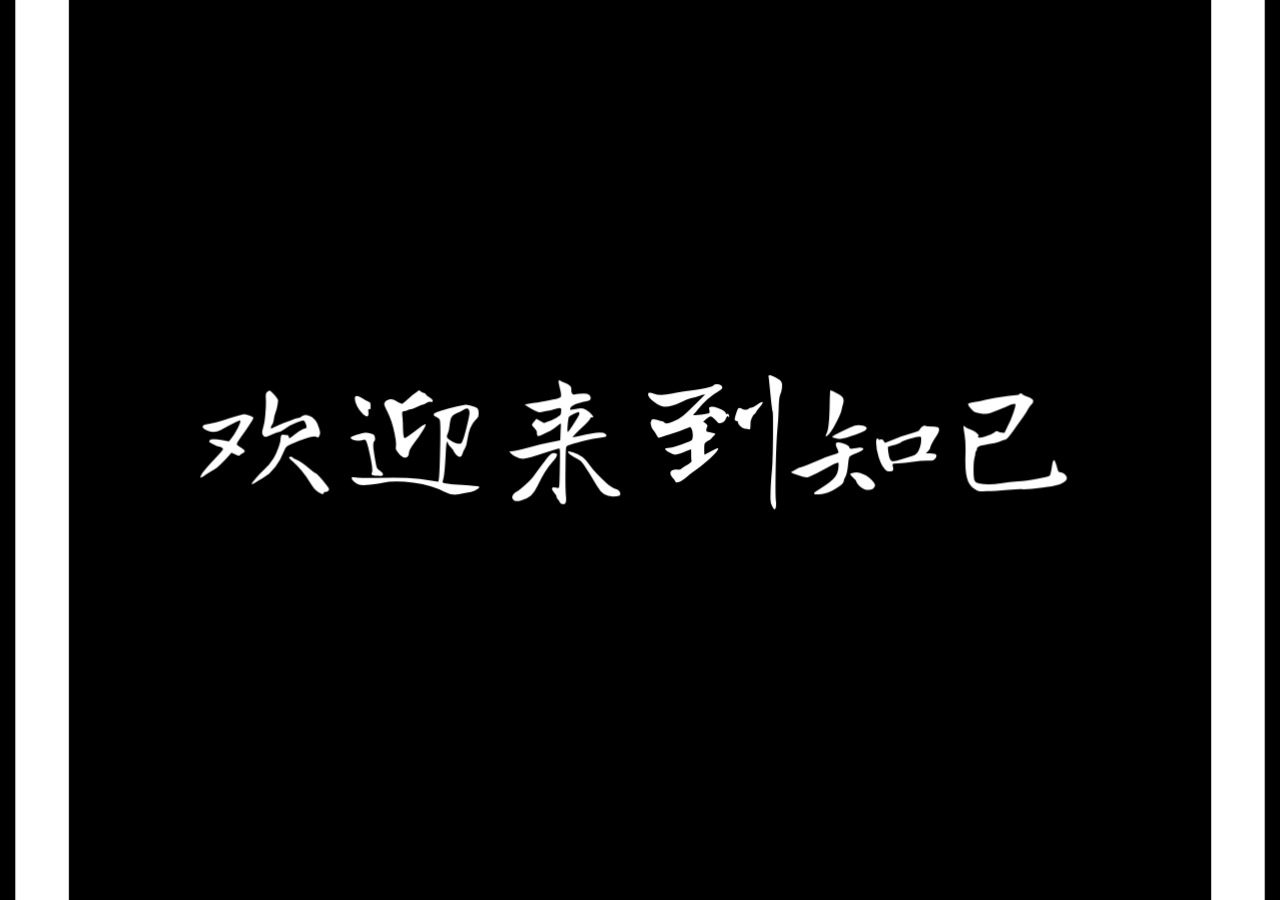
==== index.html @ f121e186 "Add files via upload" ====
<!doctype html>
<html lang="zh-CN">
<head>
<meta charset="utf-8">
<meta name="viewport" content="width=device-width,initial-scale=1,viewport-fit=cover,user-scalable=no">
<meta name="apple-mobile-web-app-capable" content="yes">
<meta name="mobile-web-app-capable" content="yes">
<meta name="apple-mobile-web-app-status-bar-style" content="black-translucent">
<meta name="theme-color" content="#000000">
<title>知己</title>
<meta name="apple-mobile-web-app-title" content="知己">
<meta name="robots" content="noindex,nofollow">
<link rel="manifest" href="manifest.webmanifest">
<link rel="icon" href="assets/icon.svg" type="image/svg+xml">
<link rel="apple-touch-icon" href="assets/icon-180.png">
<!-- 开屏动画的样式（其余样式在 body 里、开屏页后面加载，这样开屏页不用等它们） -->
<style>
#splash{position:fixed;inset:0;z-index:2147483000;background:#000;overflow:hidden;cursor:pointer;-webkit-tap-highlight-color:transparent}
#splash.out{opacity:0;pointer-events:none}
#splash .sp-ph{position:absolute;left:0;top:0;width:100%;height:100%;display:block}
</style>
</head>
<body>
<div id="splash" aria-hidden="true"></div>
<script>
/* 开屏动画：图标上的那台小手机出现，屏幕里亮起「知己 KNOW ME」，然后往屏幕里推，
 * 推的时候「知己」淡出、「欢迎来到知己」一个字一个字出现，屏幕铺满整个画面后换成锁屏。
 * 写在 index.html 里，不等其他文件下载，一打开就能看到。网页没加载完时停在「知己」亮着的画面等。
 * 点一下可以跳过。系统开了「减弱动态效果」时不推近，只淡出。
 * 中文字形：有字库龙藏体（Long Cang）；KNOW ME：Cormorant Garamond。两者都是 SIL Open Font License 1.1，
 * 只把用到的几个字转成了图形，不用下载字体。 */
(function () {
  var GLYPHS = {"欢": "M684 -200Q686 -195 718 -180Q749 -165 790 -130Q832 -95 836 -95Q847 -95 908 -19Q926 3 928 10Q930 16 924 23Q916 31 904 31Q892 31 892 40Q892 51 873 41Q868 38 860 34Q843 24 830 10Q818 -4 800 -33Q751 -114 681 -176Q660 -195 662 -200Q665 -204 673 -204Q681 -205 684 -200ZM364 -487Q377 -487 401 -477Q425 -467 425 -461Q425 -457 405 -426Q385 -394 367 -370Q313 -296 313 -286Q313 -281 342 -264Q364 -251 366 -243Q369 -235 350 -225Q336 -218 334 -214Q329 -204 297 -221L278 -230L264 -214Q240 -186 207 -154Q174 -123 161 -117Q138 -104 104 -82Q76 -62 73 -65Q62 -78 157 -179Q198 -222 212 -239Q222 -251 222 -254Q222 -258 215 -263Q205 -270 197 -270Q189 -270 159 -285Q136 -296 132 -300Q128 -303 132 -310Q140 -327 219 -313L261 -305L272 -319Q297 -349 320 -394Q343 -439 336 -445Q334 -447 286 -424Q238 -400 205 -380Q166 -358 119 -376Q84 -389 86 -404Q87 -418 125 -422Q160 -425 299 -470Q350 -487 364 -487ZM565 -614Q581 -594 586 -586Q590 -579 588 -568Q581 -519 574 -505Q563 -478 558 -438Q553 -417 546 -411Q538 -400 542 -391Q545 -391 570 -404Q594 -415 655 -438Q716 -461 724 -461Q733 -461 745 -471Q763 -487 790 -478Q818 -470 838 -445Q850 -429 860 -398Q871 -368 868 -355Q864 -333 853 -331Q850 -331 847 -334Q842 -345 788 -330Q735 -314 671 -285Q651 -275 644 -269Q637 -263 632 -249Q579 -114 488 -61Q454 -41 436 -30Q415 -16 413 -23Q413 -27 441 -60Q469 -93 485 -107Q534 -149 559 -193Q573 -214 589 -258Q605 -303 605 -317Q605 -328 608 -340Q611 -348 615 -350Q619 -351 635 -349Q650 -349 654 -346Q658 -344 660 -337Q661 -326 664 -326Q667 -326 693 -347Q751 -391 768 -391Q777 -391 778 -398Q780 -404 773 -424Q765 -443 757 -444Q749 -445 702 -426Q663 -411 636 -390Q608 -370 596 -368Q583 -365 549 -351Q517 -335 504 -335Q492 -335 485 -351Q479 -365 489 -397Q499 -425 504 -488Q510 -550 507 -592Q506 -615 508 -622Q509 -629 516 -635Q527 -643 533 -643Q539 -643 565 -614Z", "来": "M445 -222Q456 -213 415 -166Q368 -115 317 -8Q296 35 274 56Q252 76 211 87Q179 97 165 90Q145 80 150 60Q156 39 183 27Q200 18 238 -17Q277 -52 292 -74Q368 -178 388 -202Q407 -225 422 -227Q438 -228 445 -222ZM540 -236Q544 -235 553 -232Q623 -213 667 -144Q697 -101 778 -26Q812 4 835 10Q869 18 869 45Q869 55 859 58Q849 62 820 62Q785 62 760 46Q736 30 714 -8L666 -87L625 -151Q611 -175 585 -187Q565 -196 542 -212Q520 -229 520 -236Q520 -242 540 -236ZM499 -696Q544 -680 543 -654Q541 -640 546 -627Q550 -619 554 -618Q557 -616 569 -619Q589 -623 620 -624Q672 -627 672 -593Q672 -574 642 -572Q630 -572 587 -558Q544 -543 538 -530Q532 -518 536 -516Q539 -514 571 -521Q604 -528 622 -524Q639 -519 662 -500Q695 -469 687 -465Q684 -463 680 -465Q672 -467 668 -456Q663 -444 606 -390Q550 -336 552 -333Q555 -330 595 -340Q747 -379 771 -354Q789 -337 751 -332Q743 -330 732 -329Q690 -326 634 -310Q579 -295 548 -288Q516 -280 509 -269Q505 -259 504 -135Q502 -11 506 49Q511 95 504 105Q497 115 484 113Q470 111 466 100Q462 88 454 82Q445 76 445 66Q445 55 429 37Q400 2 424 0Q429 0 438 3Q456 9 460 3Q464 0 466 -128Q469 -255 464 -257Q462 -262 355 -225Q260 -193 230 -190Q200 -187 163 -208Q151 -214 138 -228Q127 -239 131 -239Q133 -239 137 -239Q156 -236 264 -266Q337 -287 403 -299L469 -313L471 -367Q474 -420 473 -423Q471 -424 468 -422Q464 -420 458 -416Q453 -411 446 -406Q428 -389 382 -365Q336 -341 323 -341Q312 -341 313 -367Q315 -375 298 -393Q280 -411 280 -416Q280 -420 295 -437L310 -455L336 -441L361 -427L387 -437Q413 -446 443 -463Q464 -474 469 -480Q474 -486 474 -498Q477 -523 472 -526Q467 -530 439 -522Q408 -512 366 -505Q337 -498 328 -499Q320 -500 302 -508Q277 -521 254 -535L232 -550L247 -553Q261 -557 297 -562Q333 -567 404 -581Q410 -582 418 -584Q466 -593 472 -601Q478 -609 469 -648Q466 -656 466 -661Q455 -704 458 -709Q462 -714 468 -710Q473 -705 499 -696ZM593 -500Q588 -502 560 -489Q533 -476 527 -469Q522 -459 518 -411Q515 -369 519 -369Q520 -368 523 -371Q534 -383 565 -432Q596 -481 596 -487Q596 -497 593 -500Z", "到": "M800 -536Q779 -512 772 -498Q764 -484 760 -484Q757 -484 745 -461Q733 -438 736 -413Q736 -393 734 -388Q732 -383 722 -386Q716 -388 698 -390Q684 -393 668 -407Q653 -421 653 -432Q653 -439 647 -439Q641 -439 634 -444Q627 -449 636 -477Q649 -519 656 -526Q662 -532 681 -522Q705 -509 722 -522Q732 -529 741 -529Q750 -529 771 -543Q792 -557 804 -564Q820 -571 818 -564Q817 -556 800 -536ZM538 -680Q548 -675 548 -664Q548 -652 522 -638Q489 -621 450 -586Q410 -550 384 -516Q365 -491 359 -488Q348 -480 368 -480Q382 -480 407 -483Q456 -490 462 -495Q468 -500 460 -521Q456 -529 468 -534Q481 -540 517 -528Q573 -507 573 -488Q573 -483 580 -488Q587 -494 592 -482Q597 -470 593 -466Q589 -463 589 -469Q589 -481 579 -470Q576 -466 573 -460Q564 -432 540 -428Q529 -425 522 -428Q516 -432 501 -449Q480 -472 470 -472Q461 -472 438 -451L421 -437L438 -424Q454 -410 448 -403Q443 -396 442 -383Q440 -375 444 -372Q449 -369 470 -364Q501 -357 502 -355Q503 -354 494 -344Q485 -333 474 -323Q463 -313 461 -313Q456 -313 442 -302Q431 -295 430 -288Q428 -281 428 -255Q428 -217 430 -217Q433 -217 474 -240Q516 -263 519 -260Q530 -249 461 -186Q412 -141 349 -98Q328 -84 312 -68Q268 -31 243 -31Q236 -31 236 -36Q236 -42 218 -62Q200 -81 202 -96Q208 -120 254 -117Q270 -116 274 -122Q277 -127 312 -147Q326 -155 336 -163Q345 -171 344 -173Q341 -178 341 -216Q341 -253 340 -253Q340 -253 295 -235Q250 -217 233 -217Q219 -217 192 -233Q166 -249 167 -255Q169 -260 201 -263Q223 -266 278 -285Q333 -304 345 -313Q352 -320 352 -348Q351 -375 344 -388L335 -402L296 -386Q258 -369 212 -356Q167 -343 149 -336Q128 -327 123 -330Q118 -332 110 -348Q99 -369 89 -379Q79 -389 74 -410Q68 -431 74 -442Q78 -451 82 -452Q86 -453 99 -451Q117 -448 126 -444Q135 -439 144 -439Q152 -439 162 -431Q167 -424 175 -424Q183 -425 214 -435Q257 -449 288 -476Q303 -488 340 -524Q376 -560 406 -590Q436 -620 433 -620Q431 -620 400 -610Q369 -600 339 -592Q309 -584 281 -570Q204 -532 160 -536Q130 -539 92 -569Q54 -599 54 -620Q54 -638 92 -623Q132 -605 218 -624Q268 -635 294 -638Q319 -641 331 -642Q487 -666 491 -680Q494 -686 512 -686Q529 -686 538 -680ZM865 -746Q877 -746 906 -729Q936 -712 942 -701Q949 -690 946 -662Q944 -635 933 -613Q925 -592 924 -522Q922 -452 916 -393Q908 -308 904 -128Q901 53 905 88Q909 108 906 128Q904 147 898 149Q893 150 881 128Q869 107 869 77Q869 -8 880 -127Q884 -166 886 -332Q887 -497 884 -502Q879 -512 865 -658Q860 -708 858 -728Q855 -740 856 -743Q858 -746 865 -746Z", "迎": "M167 -363Q184 -365 204 -358Q223 -352 229 -347Q234 -338 235 -325Q236 -312 229 -306Q216 -292 230 -214Q241 -145 246 -132Q250 -120 267 -109Q288 -95 288 -85Q288 -78 282 -76Q276 -75 253 -76Q218 -78 214 -82Q209 -85 215 -102Q223 -125 190 -261Q180 -302 174 -310Q169 -319 156 -314Q136 -306 104 -312Q72 -319 72 -330Q72 -335 114 -349Q157 -363 167 -363ZM873 -543Q906 -536 916 -526Q925 -517 925 -495Q925 -478 922 -470Q918 -463 904 -447Q863 -407 849 -313Q845 -278 834 -260Q822 -242 817 -221Q806 -184 776 -215Q759 -235 759 -239Q759 -243 739 -266Q719 -289 719 -298Q719 -306 714 -301Q709 -296 706 -233Q698 -75 688 -50Q684 -36 685 -32Q691 -23 817 -15Q919 -8 925 -5Q940 5 899 23Q876 33 846 37Q817 43 796 47Q744 58 691 29Q621 -11 490 -30Q360 -48 290 -29Q262 -22 202 -16Q141 -11 124 -18Q107 -25 93 -38Q79 -50 79 -58Q79 -65 83 -66Q87 -67 106 -64Q132 -60 197 -61Q365 -65 448 -62Q531 -58 622 -41Q653 -36 656 -37Q664 -47 668 -236Q673 -424 666 -447Q660 -461 642 -467Q625 -473 625 -482Q625 -489 635 -494Q645 -499 675 -509Q724 -526 780 -538Q836 -550 838 -550Q839 -551 873 -543ZM820 -513Q801 -502 775 -491Q751 -480 744 -466Q736 -452 731 -410Q727 -373 720 -359Q710 -340 715 -330Q720 -321 745 -307Q778 -289 793 -289Q803 -289 808 -292Q813 -296 818 -310Q827 -327 846 -404Q864 -481 864 -495Q864 -506 859 -516Q849 -534 820 -513ZM149 -592Q173 -576 188 -571Q199 -566 202 -562Q205 -558 205 -540Q205 -526 204 -522Q202 -517 197 -519Q194 -520 192 -520Q191 -520 190 -518Q190 -515 190 -510Q190 -506 191 -498Q191 -481 190 -477Q188 -473 181 -471Q170 -470 149 -492Q128 -515 115 -540Q93 -587 103 -603Q110 -615 149 -592ZM528 -646 541 -636Q554 -627 560 -627Q566 -627 573 -618Q580 -610 598 -597Q624 -582 618 -571Q617 -565 608 -568Q597 -572 580 -562Q563 -551 557 -551Q551 -551 518 -536Q486 -520 475 -520Q464 -520 452 -513Q439 -506 428 -506Q418 -506 416 -498Q414 -491 418 -460Q421 -428 421 -387Q423 -326 433 -326Q450 -333 538 -401Q573 -426 572 -417Q572 -408 548 -370Q524 -331 492 -289Q461 -247 461 -229Q461 -211 450 -202Q425 -184 391 -226Q377 -244 374 -251Q372 -258 374 -274Q377 -298 366 -352Q348 -443 316 -505Q296 -541 296 -554Q296 -564 305 -573Q314 -582 330 -585Q342 -586 351 -584Q360 -582 391 -565L415 -554L436 -571L470 -601Q484 -614 506 -629Z", "己": "M550 -617Q559 -611 579 -604Q643 -584 607 -550Q594 -538 584 -519Q575 -500 554 -470L513 -413Q448 -317 434 -317Q423 -317 403 -307Q379 -295 290 -281Q244 -275 244 -254Q244 -245 240 -242Q235 -238 234 -226Q234 -215 228 -194Q222 -172 222 -116Q222 -65 228 -46Q235 -28 256 -25Q319 -13 403 -25Q460 -34 518 -38Q569 -43 644 -56Q720 -69 728 -75Q735 -81 742 -125Q748 -169 753 -176Q760 -188 770 -159Q775 -147 778 -132Q784 -110 787 -105Q790 -100 804 -98Q820 -95 832 -84Q844 -72 844 -59Q844 -46 822 -32Q800 -18 763 -10Q728 -1 639 8Q550 16 543 13Q535 10 452 18Q368 27 310 27Q268 28 256 26Q244 24 228 12Q190 -13 178 -62Q165 -110 168 -210Q171 -300 162 -352Q153 -404 156 -407Q159 -410 168 -401Q178 -392 204 -384Q243 -369 254 -348Q259 -341 254 -340Q249 -335 253 -332Q262 -326 302 -338Q341 -350 359 -364Q376 -378 383 -372Q390 -367 409 -364L428 -362L448 -403Q468 -438 486 -491Q504 -544 501 -553Q498 -560 470 -550Q443 -539 437 -535Q431 -531 384 -514Q337 -497 325 -491Q315 -487 284 -489Q254 -491 235 -498Q222 -503 204 -524Q185 -544 185 -553Q185 -560 226 -566Q268 -572 307 -584Q338 -591 412 -602Q485 -614 507 -614Q523 -614 526 -619Q534 -631 550 -617Z", "知": "M558 -31Q566 -20 566 -16Q566 -11 561 1Q552 16 530 18Q507 19 492 12Q477 7 459 -11Q441 -29 441 -38Q441 -46 418 -66Q396 -86 402 -90L419 -95Q448 -105 490 -86Q532 -67 558 -31ZM396 -261Q396 -259 398 -258Q401 -256 408 -256Q414 -256 426 -258Q438 -259 460 -263Q476 -266 484 -261Q493 -256 482 -247Q471 -238 434 -223Q398 -208 394 -200Q390 -191 387 -158Q381 -86 365 -62Q358 -52 358 -42Q358 -22 296 15Q246 45 194 48Q162 49 160 42Q157 35 180 22Q250 -19 285 -52Q323 -86 323 -147Q323 -159 322 -162Q320 -164 312 -162Q299 -158 266 -141Q128 -65 109 -65Q96 -65 52 -80Q7 -95 7 -100Q7 -104 12 -104Q18 -104 39 -118Q60 -132 69 -132Q78 -132 116 -148L200 -184Q244 -203 284 -215Q323 -227 323 -232Q323 -238 312 -260Q302 -283 305 -290Q309 -306 352 -292Q396 -279 396 -261ZM900 -410Q907 -404 955 -404Q985 -405 990 -394Q995 -384 990 -371Q986 -358 960 -319Q934 -275 934 -266Q934 -256 919 -240L904 -226H936Q967 -226 973 -216Q979 -206 967 -190Q959 -181 952 -179Q944 -177 913 -177Q871 -177 816 -168Q760 -159 720 -158Q691 -158 686 -156Q681 -154 683 -142Q690 -121 686 -114Q683 -106 667 -105Q654 -104 647 -107Q640 -110 628 -124Q608 -144 590 -200Q573 -256 573 -299Q573 -323 582 -325Q586 -325 588 -320Q592 -313 603 -318Q614 -322 623 -309L632 -296L683 -316Q733 -338 796 -355Q858 -372 861 -380Q864 -389 878 -402Q893 -414 900 -410ZM861 -337Q845 -337 800 -323Q754 -309 733 -296Q704 -283 677 -277L651 -269L654 -235Q658 -201 666 -185Q674 -172 685 -172Q696 -172 746 -187Q788 -200 811 -207Q834 -214 847 -229Q858 -243 866 -268Q873 -293 873 -316Q873 -329 872 -333Q870 -337 861 -337ZM486 -410Q507 -404 510 -396Q513 -389 501 -378Q490 -369 432 -348Q375 -328 345 -323Q331 -320 306 -326Q280 -331 280 -335Q280 -340 341 -370Q402 -401 430 -410Q454 -417 486 -410ZM306 -628Q342 -611 352 -595Q361 -579 352 -552Q345 -529 341 -506Q333 -479 306 -428Q280 -378 263 -358Q237 -329 237 -342Q237 -346 244 -361Q262 -394 264 -573Q266 -640 267 -644Q267 -646 273 -644Q279 -643 288 -639Q296 -635 306 -628Z"};
  var KM = {"w": 6717, "p": [[0, "M35 -613Q32 -613 32 -619Q32 -625 35 -625L85 -624Q129 -622 155 -622Q183 -622 227 -624L276 -625Q278 -625 278 -619Q278 -613 276 -613Q241 -613 224 -607Q207 -601 201 -586Q195 -572 195 -542V-81Q195 -50 200 -36Q206 -22 222 -17Q239 -12 276 -12Q279 -12 279 -6Q279 0 276 0Q244 0 226 -1L155 -2L85 -1Q66 0 33 0Q31 0 31 -6Q31 -12 33 -12Q69 -12 86 -17Q103 -22 110 -36Q116 -51 116 -81V-544Q116 -574 110 -588Q104 -602 88 -608Q71 -613 35 -613ZM218 -340 278 -392 426 -199Q496 -105 533 -66Q570 -28 590 -20Q611 -12 648 -12Q651 -12 651 -6Q651 0 648 0H536L505 1Q491 1 484 -3Q476 -7 466 -18Q457 -29 435 -59Q426 -70 411 -90Q396 -111 370 -145ZM432 -588Q432 -613 373 -613Q370 -613 370 -619Q370 -625 373 -625L417 -624Q457 -622 493 -622Q529 -622 567 -624L606 -625Q609 -625 609 -619Q609 -613 606 -613Q564 -613 515 -592Q466 -571 425 -531L168 -277L143 -278L400 -537Q432 -571 432 -588Z"], [1052, "M122 -602 148 -600V-114Q148 -62 168 -37Q187 -12 227 -12Q229 -12 229 -6Q229 0 227 0Q201 0 187 -1L136 -2L82 -1Q67 0 38 0Q36 0 36 -6Q36 -12 38 -12Q81 -12 102 -37Q122 -62 122 -114ZM617 15 146 -543Q113 -582 87 -598Q61 -613 35 -613Q33 -613 33 -619Q33 -625 35 -625L74 -624Q86 -623 108 -623L159 -624Q169 -625 182 -625Q190 -625 194 -621Q198 -617 206 -605L230 -573L620 -103L628 13Q628 15 624 16Q619 17 617 15ZM628 13 603 -18V-510Q603 -562 584 -588Q565 -613 525 -613Q523 -613 523 -619Q523 -625 525 -625L565 -624Q595 -622 616 -622Q634 -622 668 -624L710 -625Q712 -625 712 -619Q712 -613 710 -613Q628 -613 628 -510Z"], [2182, "M49 -312Q49 -415 101 -488Q153 -562 234 -599Q316 -636 401 -636Q496 -636 568 -592Q640 -547 678 -474Q717 -401 717 -319Q717 -228 669 -152Q621 -76 540 -32Q460 12 366 12Q273 12 200 -32Q128 -75 88 -150Q49 -224 49 -312ZM626 -291Q626 -384 594 -457Q561 -530 500 -571Q440 -612 360 -612Q256 -612 198 -542Q140 -471 140 -347Q140 -252 173 -175Q206 -98 266 -54Q325 -10 401 -10Q465 -10 516 -43Q567 -76 596 -140Q626 -203 626 -291Z"], [3348, "M345 3Q335 3 334 -1L83 -542Q64 -584 48 -598Q31 -613 1 -613Q-2 -613 -2 -619Q-2 -625 1 -625L32 -624Q58 -622 81 -622Q126 -622 170 -624Q184 -625 208 -625Q211 -625 211 -619Q211 -613 208 -613Q179 -613 166 -607Q153 -601 153 -584Q153 -570 167 -539L379 -86L341 -31L467 -351L483 -328L356 -1Q355 3 345 3ZM929 -613Q858 -613 821 -522L617 -1Q616 3 606 3Q596 3 595 -1L344 -542Q327 -579 310 -596Q292 -613 267 -613Q264 -613 264 -619Q264 -625 267 -625L298 -624Q322 -622 342 -622Q380 -622 412 -624Q422 -625 439 -625Q442 -625 442 -619Q442 -613 439 -613Q422 -613 414 -610Q407 -606 407 -597Q407 -583 428 -539L640 -86L602 -31L795 -522Q804 -546 804 -563Q804 -587 786 -600Q769 -613 735 -613Q732 -613 732 -619Q732 -625 735 -625L778 -624Q812 -622 840 -622Q861 -622 887 -624L929 -625Q932 -625 932 -619Q932 -613 929 -613ZM555 -582Q555 -613 518 -613Q516 -613 516 -619Q516 -625 518 -625L538 -624Q558 -622 584 -622Q602 -622 628 -624L668 -625Q670 -625 670 -619Q670 -613 668 -613Q634 -613 609 -592Q584 -571 565 -522L488 -328L472 -351L541 -527Q555 -563 555 -582Z"], [4933, "M129 -602 154 -600 144 -114Q143 -62 163 -37Q183 -12 228 -12Q231 -12 231 -6Q231 0 228 0Q201 0 186 -1L131 -2L76 -1Q62 0 35 0Q33 0 33 -6Q33 -12 35 -12Q118 -12 119 -114ZM819 0Q786 0 767 -1L697 -2L630 -1Q613 0 583 0Q581 0 581 -6Q581 -12 583 -12Q617 -12 633 -18Q649 -23 654 -37Q659 -51 657 -81L637 -552L676 -608L417 -7Q415 -3 409 -3Q403 -3 401 -7L140 -542Q122 -579 98 -596Q74 -613 42 -613Q40 -613 40 -619Q40 -625 42 -625L82 -624Q94 -623 113 -623Q135 -623 149 -624Q163 -625 171 -625Q184 -625 192 -616Q200 -607 217 -573L444 -112L407 -48L648 -600Q658 -625 678 -625Q684 -625 694 -624Q704 -623 720 -623L771 -624Q783 -625 806 -625Q808 -625 808 -619Q808 -613 806 -613Q756 -613 735 -597Q714 -581 715 -541L736 -81Q738 -50 744 -36Q750 -22 766 -17Q783 -12 819 -12Q821 -12 821 -6Q821 0 819 0Z"], [6175, "M43 -12Q79 -12 96 -17Q112 -22 118 -36Q124 -51 124 -81V-544Q124 -574 118 -588Q112 -602 96 -608Q79 -613 43 -613Q40 -613 40 -619Q40 -625 43 -625H451Q461 -625 461 -616L463 -490Q463 -487 458 -486Q452 -486 451 -489Q444 -544 412 -573Q380 -602 328 -602H277Q233 -602 218 -589Q203 -576 203 -540V-85Q203 -49 216 -36Q230 -23 271 -23H337Q393 -23 430 -56Q468 -90 482 -152Q482 -154 486 -154Q489 -154 492 -152Q494 -151 494 -150Q484 -78 484 -15Q484 -7 481 -4Q478 0 469 0H43Q40 0 40 -6Q40 -12 43 -12ZM311 -314H165V-337H313Q364 -337 388 -354Q412 -372 412 -409Q412 -411 418 -411Q423 -411 423 -409L422 -325L423 -280Q425 -248 425 -230Q425 -228 419 -228Q413 -228 413 -230Q413 -273 388 -294Q364 -314 311 -314Z"]]};
  /* 和 assets/icon.svg 是同一张画（512 × 512） */
  var PHONE = '<rect x="170" y="88" width="172" height="336" rx="32" stroke-width="13"/>' +
    '<rect x="189" y="148" width="134" height="200" rx="4" stroke-width="6"/>' +
    '<circle cx="256" cy="386" r="17" stroke-width="8"/><path d="M238 118h36" stroke-width="8"/>' +
    '<circle cx="256" cy="101" r="4" fill="#fff" stroke="none"/>';
  var sp = document.getElementById('splash');
  var reduce = !!(window.matchMedia && matchMedia('(prefers-reduced-motion: reduce)').matches);
  var ready = false, readyFns = [], run = null;
  function setReady() { if (ready) return; ready = true; readyFns.splice(0).forEach(function (f) { f(); }); }
  function whenReady() { return new Promise(function (r) { ready ? r() : readyFns.push(r); }); }
  function wait(ms) { return new Promise(function (r) { setTimeout(r, ms); }); }
  function fade(el, from, to, ms, delay, easing) {
    if (!el) return;
    if (!el.animate) { el.style.opacity = to; return; }
    el.animate([{ opacity: from }, { opacity: to }], { duration: ms, delay: delay || 0, easing: easing || 'ease-out', fill: 'both' });
  }
  /* 先慢后快的缓动：cubic-bezier(x1, y1, x2, y2) */
  function bezier(x1, y1, x2, y2) {
    var cx = 3 * x1, bx = 3 * (x2 - x1) - cx, ax = 1 - cx - bx, cy = 3 * y1, by = 3 * (y2 - y1) - cy, ay = 1 - cy - by;
    return function (x) {
      var t = x;
      for (var i = 0; i < 8; i++) { var f = ((ax * t + bx) * t + cx) * t - x, d = (3 * ax * t + 2 * bx) * t + cx; if (Math.abs(f) < 1e-5 || !d) break; t -= f / d; }
      return ((ay * t + by) * t + cy) * t;
    };
  }
  /* 一行中文：每个字一个 <g class="c">，字号 size，中心在 (x, y) */
  function line(str, size, x, y) {
    var s = size / 1000, h = '<g transform="translate(' + (x - str.length * 500 * s) + ' ' + (y + 300 * s) + ') scale(' + s + ')">';
    for (var i = 0; i < str.length; i++) h += '<g class="c"><path transform="translate(' + i * 1000 + ' 0)" d="' + GLYPHS[str[i]] + '"/></g>';
    return h + '</g>';
  }
  /* KNOW ME：字号 size，水平居中在 x，基线在 y */
  function knowMe(size, x, y) {
    var s = size / 1000, h = '<g class="km" transform="translate(' + (x - KM.w * s / 2) + ' ' + y + ') scale(' + s + ')">';
    KM.p.forEach(function (p) { h += '<path transform="translate(' + p[0] + ' 0)" d="' + p[1] + '"/>'; });
    return h + '</g>';
  }

  function play() {
    var me = run = { skip: false };
    var live = function () { return run === me; };
    var end = function (ms) {
      if (!live()) return;
      sp.style.transition = 'opacity ' + ms + 'ms ease-out';
      sp.classList.add('out');
      setTimeout(function () { if (live()) { sp.className = ''; sp.innerHTML = ''; sp.style.display = 'none'; } }, ms + 20);
    };
    sp.style.display = ''; sp.style.transition = ''; sp.className = '';
    sp.onclick = function () { if (me.skip) return; me.skip = true; whenReady().then(function () { end(300); }); };

    var vw = innerWidth, vh = innerHeight, S = Math.min(vh * 0.56, vw * 0.95), u = S / 512, cx = vw / 2, cy = vh / 2;
    var hw = 128 * u, hh = 194 * u, scx = cx, scy = cy - 8 * u;                       // 屏幕的宽高和中心
    var K = Math.max(vw / 2 / (64 * u), (vh / 2 + 8 * u) / (97 * u)) * 1.04;          // 屏幕铺满画面要放大几倍
    var zs = hw * 0.26, zy = scy - hh * 0.05;                                         // 「知己」的字号和位置
    var wel = Math.min(hw * 0.135, (vw * 0.82 / K) / 6);                              // 铺满时「欢迎来到知己」不超出画面
    sp.innerHTML = '<svg class="sp-ph" viewBox="0 0 ' + vw + ' ' + vh + '">' +
      '<defs><filter id="sp-glow" x="-60%" y="-60%" width="220%" height="220%"><feGaussianBlur stdDeviation="' + zs * 0.14 + '"/></filter></defs>' +
      '<rect width="' + vw + '" height="' + vh + '" fill="#000"/><g class="world">' +
      '<g class="zh-all" fill="#fff"><g class="glow" filter="url(#sp-glow)">' + line('知己', zs, scx, zy) + '</g>' +
      '<g class="zh">' + line('知己', zs, scx, zy) + '</g>' + knowMe(zs * 0.2, scx, zy + zs * 0.95) + '</g>' +
      '<g class="wel" fill="#fff">' + line('欢迎来到知己', wel, scx, scy) + '</g>' +
      '<g class="pd" transform="translate(' + (cx - 256 * u) + ' ' + (cy - 256 * u) + ') scale(' + u + ')" fill="none" stroke="#fff" stroke-linecap="round" stroke-linejoin="round">' + PHONE + '</g>' +
      '</g></svg>';
    var svg = sp.firstChild, q = function (s) { return svg.querySelector(s); }, world = q('.world');
    var chars = svg.querySelectorAll('.wel .c');
    for (var i = 0; i < chars.length; i++) chars[i].style.opacity = 0;

    if (reduce) {
      q('.glow').style.opacity = 0.3;
      whenReady().then(function () { return wait(900); }).then(function () { end(400); });
      return;
    }
    /* 1. 小手机出现，屏幕是黑的；屏幕里「知己」亮起（先有一圈光晕，再落成清楚的白字），下面是 KNOW ME */
    fade(q('.pd'), 0, 1, 350);
    fade(q('.zh'), 0, 1, 550, 300);
    if (q('.glow').animate) q('.glow').animate([{ opacity: 0 }, { opacity: 0.95, offset: 0.45 }, { opacity: 0.3 }], { duration: 1000, delay: 300, fill: 'both' });
    fade(q('.km'), 0, 0.8, 500, 700);
    /* 2. 网页加载完、而且「知己」亮了一会儿，才开始往屏幕里推 */
    wait(1350).then(whenReady).then(function () {
      if (!live() || me.skip) return;
      fade(q('.zh-all'), 1, 0, 350, 0, 'ease-in');
      for (var j = 0; j < chars.length; j++) fade(chars[j], 0, 1, 480, 380 + j * 140);
      var D = 1800, ease = bezier(0.42, 0, 0.78, 0.42), start = performance.now();
      /* 每一帧重新画放大后的样子（不用 CSS 放大位图），字和线条放大了也是清楚的 */
      (function frame(now) {
        if (!live() || me.skip) return;
        var p = Math.min(1, (now - start) / D), s = 1 + (K - 1) * ease(p);
        world.setAttribute('transform', 'translate(' + scx * (1 - s) + ' ' + scy * (1 - s) + ') scale(' + s + ')');
        if (p < 1) requestAnimationFrame(frame); else end(240);   // 3. 铺满后换成锁屏
      })(start);
    });
  }

  window.zhijiSplash = { play: play };
  window.addEventListener('load', setReady);
  setTimeout(setReady, 12000);   // 万一有文件一直加载不完，最多等 12 秒
  play();
})();
</script>
<!-- ?v= 是版本号：每次更新文件后改一下（比如 1101 → 1102），手机就不会用缓存里的旧文件 -->
<link rel="stylesheet" href="css/tokens.css?v=1107">
<link rel="stylesheet" href="css/phone.css?v=1107">
<link rel="stylesheet" href="css/ios.css?v=1107">
<link rel="stylesheet" href="css/wechat.css?v=1107">
<link rel="stylesheet" href="css/extra-apps.css?v=1107">
<link rel="stylesheet" href="css/call.css?v=1107">
<link rel="stylesheet" href="css/overlays.css?v=1107">
<div class="desk">
  <div class="device" id="device">
    <div class="phone" id="phone" data-screen="lock">
      <div class="island"></div>
      <div class="statusbar" aria-hidden="true">
        <span class="sb-left"><span id="sbtime">9:41</span><span class="sb-focus" id="sbfocus"></span></span>
        <span class="sb-right">
          <svg class="sb-plane" width="17" height="13" viewBox="0 0 24 24" fill="currentColor"><path d="M10.5 2.5h3V9l8 4.5v2.5l-8-2.5v5l2.5 2V22L12 21l-4 1v-1.5l2.5-2v-5l-8 2.5v-2.5l8-4.5z"/></svg>
          <svg class="sb-signal" width="18" height="12" viewBox="0 0 18 12" fill="currentColor"><rect x="0" y="8" width="3" height="4" rx=".8"/><rect x="5" y="5.5" width="3" height="6.5" rx=".8"/><rect x="10" y="3" width="3" height="9" rx=".8"/><rect x="15" y="0" width="3" height="12" rx=".8"/></svg>
          <span class="sb-5g">5G</span>
          <svg class="sb-wifi" width="17" height="12" viewBox="0 0 17 12" fill="currentColor"><path d="M8.5 2.2c2.4 0 4.6.9 6.2 2.5l1.2-1.3A10.4 10.4 0 0 0 8.5.4 10.4 10.4 0 0 0 1.1 3.4l1.2 1.3a8.7 8.7 0 0 1 6.2-2.5zm0 3.4c1.5 0 2.8.6 3.8 1.5l1.2-1.3a7.1 7.1 0 0 0-10 0l1.2 1.3c1-.9 2.3-1.5 3.8-1.5zm0 3.4c.6 0 1.1.2 1.5.6L8.5 11.2 7 9.6c.4-.4.9-.6 1.5-.6z"/></svg>
          <span class="battery" id="sbbattery"><b id="sbbatt">86</b><svg class="sb-bolt" width="7" height="10" viewBox="0 0 7 10" fill="currentColor"><path d="M4.2 0L0 5.6h2.7L2 10l5-6.2H4.2z"/></svg></span>
        </span>
      </div>

      <!-- 桌面（一直垫在最下面） -->
      <section class="scr home on" id="home" aria-label="桌面">
        <div class="wall" id="homewall"></div>
        <div class="home-pages" id="homepages"></div>
        <div class="home-tools" id="hometools"><div class="home-dots" id="homedots"></div><button class="home-search" id="homesearch"><svg width="13" height="13" viewBox="0 0 24 24" fill="none" stroke="currentColor" stroke-width="2.6" stroke-linecap="round"><circle cx="11" cy="11" r="6.5"/><path d="M16 16l4.5 4.5"/></svg>搜索</button></div>
        <nav class="dock" id="dock" aria-label="程序坞"></nav>
        <div class="home-editbar"><button id="homeadd" aria-label="添加小组件"><svg width="18" height="18" viewBox="0 0 24 24" fill="none" stroke="currentColor" stroke-width="2.6" stroke-linecap="round"><path d="M12 5v14M5 12h14"/></svg></button><button id="homedone">完成</button></div>
        <div class="folder-pop" id="folderpop" aria-hidden="true"><div class="fp-title" id="fptitle"></div><div class="fp-panel" id="fppanel"></div></div>
      </section>

      <!-- App：内容由 js/ui/ 里的文件生成 -->
      <section class="scr app" id="app-wx"></section>
      <section class="scr app" id="app-settings"></section>
      <section class="scr app" id="app-photos"></section>
      <section class="scr app" id="app-camera"></section>
      <section class="scr app" id="app-calendar"></section>
      <section class="scr app" id="app-notes"></section>
      <section class="scr app" id="app-calc"></section>
      <section class="scr app" id="app-clock"></section>
      <section class="scr app" id="app-appstore"></section>
      <section class="scr app" id="app-weather"></section>
      <section class="scr app" id="app-voicememos"></section>
      <section class="scr app" id="app-shell"></section>

      <!-- 锁屏 -->
      <section class="scr lock on" id="lock" aria-label="锁屏">
        <div class="wall" id="lockwall"></div>
        <div class="lock-head">
          <svg class="lock-ic" width="15" height="19" viewBox="0 0 14 18" fill="none" stroke="currentColor" stroke-width="1.8"><rect x="1.5" y="8" width="11" height="9" rx="2.2"/><path d="M4 8V5.5a3 3 0 0 1 6 0V8"/></svg>
          <div class="lock-date" id="lockdate"></div>
          <div class="lock-time" id="locktime"></div>
        </div>
        <div class="notes" id="notes"></div>
        <button class="round-btn left" id="torch" aria-label="手电筒" aria-pressed="false"><svg width="22" height="22" viewBox="0 0 24 24" fill="none" stroke="currentColor" stroke-width="1.8" stroke-linejoin="round"><path d="M8 3h8v4l-2 3v11h-4V10L8 7z"/><path d="M12 13v2"/></svg></button>
        <button class="unlock" id="unlock">向上轻扫以打开</button>
        <button class="round-btn right" id="lockcam" aria-label="相机"><svg width="22" height="22" viewBox="0 0 24 24" fill="none" stroke="currentColor" stroke-width="1.8" stroke-linejoin="round"><path d="M4 8h3.5L9 5.5h6L16.5 8H20v11H4z"/><circle cx="12" cy="13.2" r="3.6"/></svg></button>
      </section>

      <button class="banner" id="banner" aria-live="polite"></button>
      <div class="sheet" id="sheet"><div class="sheet-back"></div><div class="sheet-panel" role="dialog" aria-modal="true"></div></div>
      <div class="viewer" id="viewer"><img alt=""></div>
      <div class="toast" id="toast" role="status"></div>
      <button class="homebar" id="homebar" aria-label="回到桌面" title="回到桌面：点一下或按住往上拖（也可以按 Esc）"></button>
    </div>
  </div>
  <p class="desk-note">点击或往上拖底部横条回到桌面，按 Esc 返回上一级</p>
</div>
<input type="file" id="anyfile" hidden>

<!-- 数据：人设、台词、星座、名字、桌面布局，都在这几个文件里改 -->
<script src="js/data/ui.js?v=1107"></script>
<script src="js/data/persona.js?v=1107"></script>
<script src="js/data/zodiac.js?v=1107"></script>
<script src="js/data/templates.js?v=1107"></script>
<script src="js/data/templates-en.js?v=1107"></script>
<script src="js/data/prompts.js?v=1107"></script>
<script src="js/data/providers.js?v=1107"></script>
<!-- 程序 -->
<!-- Supabase 客户端（账号和云同步）：固定版本 2.118.0，放在本仓库里，不依赖外部 CDN -->
<script src="js/vendor/supabase.js?v=2.118.0"></script>
<!-- 程序 -->
<script src="js/core/util.js?v=1107"></script>
<script src="js/core/store.js?v=1107"></script>
<script src="js/core/cloud.js?v=1107"></script>
<script src="js/ai/llm.js?v=1107"></script>
<script src="js/ai/templates.js?v=1107"></script>
<script src="js/ai/brain.js?v=1107"></script>
<script src="js/core/schedule.js?v=1107"></script>
<script src="js/core/rhythm.js?v=1107"></script>
<script src="js/ui/icons.js?v=1107"></script>
<script src="js/ui/wallpaper.js?v=1107"></script>
<script src="js/ui/shell.js?v=1107"></script>
<script src="js/ui/home.js?v=1107"></script>
<script src="js/ui/wechat.js?v=1107"></script>
<script src="js/ui/photos.js?v=1107"></script>
<script src="js/ui/plans.js?v=1107"></script>
<script src="js/ui/extra-apps.js?v=1107"></script>
<script src="js/ui/clock.js?v=1107"></script>
<script src="js/ui/simapps.js?v=1107"></script>
<script src="js/ui/tasks.js?v=1107"></script>
<script src="js/ui/voice.js?v=1107"></script>
<script src="js/ui/settings.js?v=1107"></script>
<script src="js/main.js?v=1107"></script>
</body>
</html>
---- css/tokens.css ----
/* 颜色。想换整体配色，只改这个文件。壁纸在 js/data/ui.js。 */
:root{
  /* 系统 App（设置、相册、日程） */
  --sys-bg:#F2F2F7;
  --sys-card:#FFFFFF;
  --sys-ink:#000000;
  --sys-ink2:rgba(60,60,67,.6);
  --sys-ink3:rgba(60,60,67,.3);
  --sys-sep:rgba(60,60,67,.2);
  --sys-fill:rgba(120,120,128,.12);
  --sys-blue:#007AFF;
  --sys-red:#FF3B30;
  --sys-green:#34C759;
  --sys-glass:rgba(249,249,249,.86);

  /* 聊天 App */
  --wx-bg:#EDEDED;
  --wx-bar:#F7F7F7;
  --wx-card:#FFFFFF;
  --wx-ink:#111111;
  --wx-ink2:#888888;
  --wx-ink3:#B2B2B2;
  --wx-sep:#E5E5E5;
  --wx-green:#07C160;
  --wx-me:#95EC69;       /* 我的气泡 */
  --wx-me-ink:#111111;
  --wx-her:#FFFFFF;      /* 她的气泡 */
  --wx-link:#576B95;     /* 朋友圈里的名字、链接 */
  --wx-badge:#FA5151;    /* 未读红点 */
  --wx-notice:#DADADA;

  --desk:#D9D5E7;        /* 电脑上手机外面的背景 */
}
@media (prefers-color-scheme:dark){
  :root{
    --sys-bg:#000000;--sys-card:#1C1C1E;--sys-ink:#FFFFFF;--sys-ink2:rgba(235,235,245,.6);--sys-ink3:rgba(235,235,245,.3);
    --sys-sep:rgba(84,84,88,.6);--sys-fill:rgba(120,120,128,.24);--sys-blue:#0A84FF;--sys-red:#FF453A;--sys-green:#30D158;--sys-glass:rgba(22,22,24,.86);
    --wx-bg:#111111;--wx-bar:#1E1E1E;--wx-card:#191919;--wx-ink:rgba(255,255,255,.86);--wx-ink2:#7F7F7F;--wx-ink3:#5C5C5C;--wx-sep:#2A2A2A;
    --wx-me:#3EB575;--wx-me-ink:#0B0B0B;--wx-her:#2C2C2C;--wx-link:#7D90A9;--wx-notice:#2C2C2C;
    --desk:#0E0D1C;
  }
}
---- css/phone.css ----
/* 手机外壳、状态栏、锁屏、桌面、App 打开动画（尺寸参照 393×852 的 iPhone） */
*{box-sizing:border-box;margin:0;padding:0}
html,body{height:100%}
body{font-family:-apple-system,BlinkMacSystemFont,"SF Pro Text","Helvetica Neue","PingFang SC","HarmonyOS Sans SC","Noto Sans SC","Microsoft YaHei",sans-serif;color:var(--sys-ink);background:var(--desk);-webkit-font-smoothing:antialiased;-webkit-tap-highlight-color:transparent;overflow:hidden}
button,input,textarea,select{font:inherit;color:inherit}
button{background:none;border:0;cursor:pointer;text-align:inherit}
button:disabled{cursor:default}
:focus-visible{outline:2px solid var(--sys-blue);outline-offset:2px;border-radius:8px}
[hidden]{display:none!important}

/* 电脑上：一台按比例缩放的手机 */
.desk{height:100dvh;display:flex;flex-direction:column;align-items:center;justify-content:center;gap:14px;padding:16px}
.desk-note{font-size:12px;color:#6E6A88;text-align:center}
@media (prefers-color-scheme:dark){.desk-note{color:#8b88a6}}
.device{position:relative;padding:12px;border-radius:68px;flex:none;zoom:var(--z,1);
  background:linear-gradient(105deg,#c4c5c8,#2a2b2e 5%,#121214 12%,#2f3033 90%,#a9aaad);
  box-shadow:0 0 0 1px #6b6d70,0 0 0 2px #c0c1c3,0 30px 60px rgba(20,18,46,.3)}
.device::before{content:"";position:absolute;right:-4px;top:200px;width:4px;height:96px;border-radius:0 3px 3px 0;background:linear-gradient(90deg,#5d5e61,#a9aaad)}
.device::after{content:"";position:absolute;left:-4px;top:170px;width:4px;height:58px;border-radius:3px 0 0 3px;background:linear-gradient(90deg,#a9aaad,#5d5e61);box-shadow:0 78px 0 #8b8c8f}
.phone{--top:59px;--bottom:30px;--dock-bottom:12px;--hp-top:80px;position:relative;width:393px;height:852px;border-radius:56px;overflow:hidden;overflow:clip;background:#000;isolation:isolate;user-select:none;-webkit-user-select:none}
.phone input,.phone textarea{user-select:text;-webkit-user-select:text}
.island{position:absolute;top:11px;left:50%;transform:translateX(-50%);width:126px;height:37px;border-radius:23px;background:#000;z-index:60;pointer-events:none}
.island::after{content:"";position:absolute;right:13px;top:13px;width:11px;height:11px;border-radius:50%;background:#0d1020;box-shadow:inset 0 0 0 2px #161b2f}
.statusbar{position:absolute;top:0;left:0;right:0;height:59px;display:flex;align-items:center;justify-content:space-between;padding:2px 30px 0 52px;font-weight:600;font-size:17px;letter-spacing:-.4px;z-index:55;pointer-events:none;color:var(--sys-ink);transition:color .2s}
.sb-right{display:flex;align-items:center;gap:6px}
.statusbar svg{display:block}
.phone[data-ink=light] .statusbar{color:#fff}
.homebar{position:absolute;bottom:0;left:50%;transform:translateX(-50%);width:200px;height:26px;z-index:58;display:grid;place-items:center;color:var(--sys-ink);cursor:grab;touch-action:none}
.homebar::before{content:"";width:139px;height:5px;border-radius:3px;background:currentColor;opacity:.92;transition:transform .15s,opacity .15s}
.homebar:hover::before{transform:scaleX(1.1);opacity:1}
.phone[data-ink=light] .homebar{color:#fff}
@media (prefers-color-scheme:dark){.phone .homebar,.phone .statusbar{color:#fff}}

/* 在真手机上：铺满屏幕，不画假的刘海和状态栏；底部横条保留，轻点或上滑回桌面 */
@media (max-width:520px),(display-mode:standalone){
  .desk{padding:0;display:block}
  .desk-note,.island,.statusbar{display:none}
  .device{padding:0;border-radius:0;background:none;box-shadow:none;zoom:1}
  .device::before,.device::after{display:none}
  .phone{--top:max(env(safe-area-inset-top),14px);--bottom:calc(env(safe-area-inset-bottom,0px) + 24px);--dock-bottom:calc(env(safe-area-inset-bottom,0px) + 10px);width:100vw;height:100dvh;border-radius:0}
  .homebar{bottom:env(safe-area-inset-bottom,0px)}
}

/* ---------- 屏幕层次：桌面垫底，App 从图标放大，锁屏盖在最上面 ---------- */
.scr{position:absolute;inset:0;display:flex;flex-direction:column;overflow:hidden}
.home.scr{z-index:1;transition:transform .42s cubic-bezier(.2,.85,.25,1),filter .42s}
.phone:not([data-screen=home]):not([data-screen=lock]) .home{transform:scale(.92);filter:brightness(.8)}
.app.scr{z-index:3;visibility:hidden;opacity:0;transform:scale(.12);border-radius:56px;transform-origin:var(--ox,50%) var(--oy,92%);
  transition:transform .44s cubic-bezier(.22,.9,.24,1),opacity .2s ease .12s,border-radius .44s,visibility 0s .46s}
.app.scr.on{visibility:visible;opacity:1;transform:none;border-radius:0;z-index:4;
  transition:transform .44s cubic-bezier(.22,.9,.24,1),opacity .16s ease,border-radius .44s,visibility 0s 0s}
.app.scr.dragging{transition:none}
@media (max-width:520px),(display-mode:standalone){.app.scr{border-radius:28px}}
.lock.scr{z-index:8;transition:transform .42s cubic-bezier(.3,.8,.25,1),visibility 0s .44s;visibility:hidden;transform:translateY(-102%)}
.lock.scr.on{visibility:visible;transform:none;transition:transform .42s cubic-bezier(.3,.8,.25,1),visibility 0s}
.wall{position:absolute;inset:-2px;background-size:cover;background-position:center;z-index:-1}
.wall.photo::after{content:"";position:absolute;inset:0;background:linear-gradient(180deg,rgba(10,8,30,.4) 0%,rgba(10,8,30,.04) 35%,rgba(10,8,30,.08) 60%,rgba(10,8,30,.45) 100%)}

/* ---------- 锁屏 ---------- */
.lock{color:#fff;touch-action:none}
.lock-head{position:absolute;top:70px;left:0;right:0;text-align:center;pointer-events:none;display:flex;flex-direction:column;align-items:center}
.lock-ic{opacity:.85;margin-bottom:8px}
.lock-date{font-size:21px;font-weight:500}
.lock-time{font-family:"SF Pro Display",-apple-system,"Helvetica Neue",sans-serif;font-size:104px;font-weight:600;line-height:1.05;letter-spacing:-4px;font-variant-numeric:tabular-nums;color:rgba(255,255,255,.94)}
.notes{position:absolute;left:9px;right:9px;bottom:118px;max-height:calc(100% - 330px);overflow:auto;display:flex;flex-direction:column;justify-content:flex-end;gap:8px;scrollbar-width:none}
.note{display:grid;grid-template-columns:38px 1fr;gap:10px;align-items:center;text-align:left;padding:12px 14px;border-radius:22px;background:rgba(246,246,246,.66);-webkit-backdrop-filter:blur(26px) saturate(1.7);backdrop-filter:blur(26px) saturate(1.7);color:#111;width:100%;flex:none}
.note-av{position:relative;width:38px;height:38px}
.note-av>img{width:38px;height:38px;border-radius:50%;object-fit:cover;display:block}
.note-av .mini-app{position:absolute;right:-4px;bottom:-3px;box-shadow:0 0 0 1.5px rgba(246,246,246,.9)}
.note-sys{width:38px;height:38px;border-radius:9px;display:grid;place-items:center}
.note-top{display:flex;justify-content:space-between;gap:8px;font-size:15px;font-weight:600;line-height:1.25}
.note-top time{font-weight:400;color:#555;font-size:13px;flex:none}
.note p{font-size:15px;line-height:1.32;display:-webkit-box;-webkit-line-clamp:3;-webkit-box-orient:vertical;overflow:hidden;margin-top:1px}
.more{text-align:center;font-size:13px;color:rgba(255,255,255,.8)}
.round-btn{position:absolute;bottom:44px;width:50px;height:50px;border-radius:50%;background:rgba(36,36,36,.42);-webkit-backdrop-filter:blur(12px);backdrop-filter:blur(12px);display:grid;place-items:center;color:#fff}
.round-btn.left{left:46px}.round-btn.right{right:46px}
.round-btn[aria-pressed=true]{background:#fff;color:#1b1846}
.unlock{position:absolute;bottom:52px;left:50%;transform:translateX(-50%);color:#fff;font-size:14px;font-weight:500;white-space:nowrap;animation:unlock-hint 3s ease-in-out infinite}
@keyframes unlock-hint{50%{opacity:.45;translate:0 -3px}}

/* ---------- 桌面（照 iOS 26：大图标不显示名字、毛玻璃 Dock 和搜索条、文件夹） ---------- */
.phone{--ph:852px;--ic-w:74px;--row-gap:19px;--dock-h:108px;
  --grid-h:calc(var(--ph) - var(--hp-top) - var(--dock-bottom) - var(--dock-h) - 52px);
  --row:calc((var(--grid-h) - 5 * var(--row-gap)) / 6);
  --ic:min(var(--ic-w),var(--row))}
.phone:not(.big-icons){--ic-w:62px;--row-gap:10px;--dock-h:96px;--ic:min(var(--ic-w),calc(var(--row) - 24px))}
.home{color:#fff}
.home-pages{position:absolute;top:var(--hp-top);left:0;right:0;height:var(--grid-h);display:flex;overflow-x:auto;overflow-y:hidden;scroll-snap-type:x mandatory;scrollbar-width:none;transition:top .25s}
.home-pages::-webkit-scrollbar{display:none}
.home-page{flex:0 0 100%;scroll-snap-align:start;display:grid;grid-template-columns:repeat(4,var(--ic));justify-content:space-between;grid-auto-rows:var(--row);grid-auto-flow:row dense;row-gap:var(--row-gap);padding:0 20px;align-content:start;min-height:100%}
.phone:not(.big-icons) .home-page{padding:0 24px}
.app-ic{display:flex;flex-direction:column;align-items:center;gap:5px;position:relative;color:#fff;width:var(--ic);justify-self:center}
.app-ic .lbl{font-size:12px;font-weight:500;line-height:16px;max-width:calc(var(--ic) + 18px);white-space:nowrap;overflow:hidden;text-overflow:ellipsis;text-shadow:0 1px 4px rgba(0,0,0,.45)}
.phone.big-icons .app-ic .lbl{display:none}
.app-ic:active .squircle{filter:brightness(.78)}
.app-ic .squircle{font-size:var(--ic);box-shadow:0 2px 10px rgba(0,0,0,.16)}

/* 图标：1em 见方，圆角 26%，加一圈 iOS 26 的玻璃反光 */
.squircle{width:1em;height:1em;font-size:60px;border-radius:.26em;display:block;position:relative;overflow:hidden;flex:none;line-height:0}
.squircle>svg.art{position:absolute;inset:0;width:100%;height:100%;display:block}
.squircle::after{content:"";position:absolute;inset:0;border-radius:inherit;pointer-events:none;
  background:linear-gradient(165deg,rgba(255,255,255,.3),rgba(255,255,255,0) 40%);
  box-shadow:inset 0 0 0 .012em rgba(255,255,255,.4),inset 0 .025em .02em -.005em rgba(255,255,255,.6),inset 0 -.02em .03em rgba(0,0,0,.1)}
.squircle.light::after{background:linear-gradient(165deg,rgba(255,255,255,.6),rgba(255,255,255,0) 40%);box-shadow:inset 0 0 0 .012em rgba(0,0,0,.06),inset 0 -.02em .03em rgba(0,0,0,.06)}
.squircle.custom::after{display:none}
.squircle.folder{display:grid;grid-template-columns:repeat(3,1fr);align-content:start;justify-items:center;gap:.055em;padding:.12em;
  background:rgba(255,255,255,.26)!important;-webkit-backdrop-filter:blur(18px) saturate(1.7);backdrop-filter:blur(18px) saturate(1.7)}
.app-ic .folder .squircle{font-size:calc(var(--ic) * .2);box-shadow:none}
.app-ic .folder .squircle::after{display:none}
.badge{position:absolute;top:-8px;right:-9px;min-width:25px;height:25px;border-radius:13px;background:#FF3B30;color:#fff;font-size:15px;font-weight:500;display:grid;place-items:center;padding:0 7px;z-index:2;line-height:1}
.phone:not(.big-icons) .badge{top:-7px;right:-8px;min-width:23px;height:23px;font-size:14px}

/* 小组件 */
.widget{border-radius:24px;padding:15px 16px;color:#fff;text-align:left;display:flex;flex-direction:column;overflow:hidden;
  background:rgba(30,32,30,.28);-webkit-backdrop-filter:blur(30px) saturate(1.7);backdrop-filter:blur(30px) saturate(1.7);
  box-shadow:inset 0 0 0 1px rgba(255,255,255,.16),inset 0 1px 0 rgba(255,255,255,.3)}
.widget.medium{grid-column:span 4;grid-row:span 2}
/* 小组件和下面的名字（和 iOS 一样，小图标模式下显示名字） */
.wcell{grid-column:span 2;grid-row:span 2;display:flex;flex-direction:column;align-items:center;gap:5px;min-width:0}
.wcell>.widget{width:min(100%,calc(2 * var(--row) + var(--row-gap) - 21px));aspect-ratio:1/1;flex:none}
.phone.big-icons .wcell>.widget{width:min(100%,calc(2 * var(--row) + var(--row-gap)))}
.wpair{grid-column:span 4;grid-row:span 2;display:grid;grid-template-columns:1fr 1fr;column-gap:calc((100% - 4 * var(--ic)) / 3);position:relative}
.wpair>.wcell{grid-column:auto;grid-row:auto}
.phone.big-icons .wcell>.lbl{display:none}
.widget.small{justify-content:space-between}
.w-top{display:flex;align-items:center;gap:9px;font-size:14px;font-weight:600}
.w-top img{width:30px;height:30px;border-radius:50%;object-fit:cover}
.w-top time{margin-left:auto;font-weight:400;opacity:.75;font-size:13px}
.w-say{font-size:19px;line-height:1.4;font-weight:500;margin-top:12px;display:-webkit-box;-webkit-line-clamp:3;-webkit-box-orient:vertical;overflow:hidden}
.w-say.quiet{opacity:.75;font-size:15px}
.w-ic{width:36px;height:36px;border-radius:50%;display:grid;place-items:center;background:rgba(255,255,255,.2)}
.widget.small.done .w-ic{background:#fff;color:#2c4a22}
.w-big{font-size:17px;font-weight:600;line-height:1.25}
.w-sub{font-size:13px;opacity:.75;margin-top:2px}
/* 倒数日 */
.widget.cd{padding:0;background:#fff;color:#111;-webkit-backdrop-filter:none;backdrop-filter:none;box-shadow:0 2px 10px rgba(0,0,0,.15)}
.cd-head{background:linear-gradient(180deg,#3F8FDD,#2C74C2);color:#fff;font-size:15px;font-weight:700;padding:12px 14px 10px;white-space:nowrap;overflow:hidden;text-overflow:ellipsis;letter-spacing:.2px}
.cd-body{flex:1;display:flex;flex-direction:column;align-items:center;justify-content:center;
  background:#fbfbfc linear-gradient(#eceff3 1px,transparent 1px) 0 0/9px 9px,linear-gradient(90deg,#eceff3 1px,transparent 1px) 0 0/9px 9px}
.cd-num{font-family:"SF Pro Rounded","SF Pro Display",-apple-system,sans-serif;font-size:62px;font-weight:800;line-height:1;letter-spacing:-1px;font-variant-numeric:tabular-nums}
.cd-date{font-size:13px;color:#6b6b70;margin-top:9px;font-variant-numeric:tabular-nums}

/* 搜索条（左右滑时换成页码点） */
.home-tools{position:absolute;left:0;right:0;bottom:calc(var(--dock-bottom) + var(--dock-h) + 11px);height:30px;display:grid;place-items:center}
.home-tools>*{grid-area:1/1;transition:opacity .2s}
.home-search{display:flex;align-items:center;gap:5px;height:30px;padding:0 14px;border-radius:15px;font-size:13px;font-weight:500;color:#fff;
  background:rgba(255,255,255,.16);-webkit-backdrop-filter:blur(16px) saturate(1.6);backdrop-filter:blur(16px) saturate(1.6);
  box-shadow:inset 0 0 0 1px rgba(255,255,255,.2),inset 0 1px 0 rgba(255,255,255,.35)}
.home-dots{display:flex;gap:9px;height:30px;align-items:center;padding:0 12px;border-radius:15px;opacity:0;pointer-events:none;
  background:rgba(255,255,255,.16);-webkit-backdrop-filter:blur(16px);backdrop-filter:blur(16px)}
.home-dots button{width:7px;height:7px;border-radius:50%;background:rgba(255,255,255,.4);padding:0}
.home-dots button[aria-current=true]{background:#fff}
.home-dots:empty{display:none}
.home-tools.paging .home-search{opacity:0;pointer-events:none}
.home-tools.paging .home-dots{opacity:1;pointer-events:auto}

/* Dock：一整块毛玻璃，图标居中 */
.dock{position:absolute;left:11px;right:11px;bottom:var(--dock-bottom);height:var(--dock-h);border-radius:44px;display:flex;align-items:center;justify-content:center;gap:14px;padding:0 17px;
  background:linear-gradient(180deg,rgba(255,255,255,.17),rgba(255,255,255,.07));
  -webkit-backdrop-filter:blur(18px) saturate(1.7);backdrop-filter:blur(18px) saturate(1.7);
  box-shadow:inset 0 0 0 1px rgba(255,255,255,.2),inset 0 1.5px 0 rgba(255,255,255,.45),inset 0 -1px 0 rgba(255,255,255,.14),0 10px 30px rgba(0,0,0,.12)}
.phone:not(.big-icons) .dock{border-radius:38px}
.dock .app-ic .lbl{display:none}

/* 打开的文件夹 */
.folder-pop{position:absolute;inset:0;z-index:5;display:flex;flex-direction:column;align-items:center;justify-content:center;gap:20px;
  background:rgba(0,0,0,.06);-webkit-backdrop-filter:blur(28px) saturate(1.3);backdrop-filter:blur(28px) saturate(1.3);
  opacity:0;visibility:hidden;transition:opacity .25s,visibility 0s .26s}
.folder-pop.on{opacity:1;visibility:visible;transition:opacity .25s}
.fp-title{font-size:34px;font-weight:700;letter-spacing:.3px;color:#fff;text-shadow:0 1px 10px rgba(0,0,0,.18)}
.fp-panel{width:min(326px,calc(100% - 56px));border-radius:42px;padding:26px 24px;display:grid;grid-template-columns:repeat(3,var(--ic));justify-content:space-between;row-gap:24px;
  background:rgba(255,255,255,.2);-webkit-backdrop-filter:blur(24px) saturate(1.6);backdrop-filter:blur(24px) saturate(1.6);
  box-shadow:inset 0 0 0 1px rgba(255,255,255,.28),inset 0 1.5px 0 rgba(255,255,255,.5);transform:scale(.6);transition:transform .32s cubic-bezier(.2,.9,.25,1.05)}
.folder-pop.on .fp-panel{transform:none}
.phone:not(.big-icons) .fp-panel{row-gap:18px}
.wall.blur{filter:blur(26px) saturate(1.2);transform:scale(1.15)}

/* 状态栏：专注模式、5G / 无线局域网、飞行模式、电量格子 */
.sb-left{display:flex;align-items:center;gap:5px}
.sb-focus{display:flex}
.sb-5g{font-size:15px;font-weight:600;letter-spacing:-.3px;line-height:1}
.sb-plane{display:none!important}
.phone.airplane .sb-plane{display:block!important}
.phone.airplane .sb-signal,.phone.airplane .sb-wifi,.phone.airplane .sb-5g{display:none!important}
.phone.wifi .sb-5g{display:none}
.phone:not(.wifi) .sb-wifi{display:none}
.battery{display:inline-flex;align-items:center;justify-content:center;gap:1px;min-width:27px;height:13.5px;padding:0 3px;border-radius:4.5px;background:currentColor;position:relative}
.battery b{font-size:10.5px;font-weight:700;line-height:1}
.battery::after{content:"";position:absolute;right:-3px;top:4.5px;width:1.6px;height:4.5px;border-radius:0 1px 1px 0;background:currentColor;opacity:.5}
.sb-bolt{display:none}
.phone.charging .sb-bolt{display:block}
.phone[data-ink=light] .battery b,.phone[data-ink=light] .sb-bolt{color:#111}
.phone:not([data-ink=light]) .battery b,.phone:not([data-ink=light]) .sb-bolt{color:var(--sys-card)}
.phone.charging:not(.lowpower) .battery{background:#34C759!important}
.phone.charging:not(.lowpower) .battery b,.phone.charging:not(.lowpower) .sb-bolt{color:#fff!important}
.phone.lowpower .battery{background:#FFD60A!important}
.phone.lowpower .battery b,.phone.lowpower .sb-bolt{color:#111!important}

/* 真手机上：图标按屏幕宽度算 */
@media (max-width:520px),(display-mode:standalone){
  .phone{--ph:100dvh;--ic-w:min(80px,calc((100vw - 97px) / 4));--hp-top:calc(var(--top) + 14px);--dock-bottom:max(8px,calc(env(safe-area-inset-bottom,0px) - 20px))}
  .phone:not(.big-icons){--ic-w:min(66px,calc((100vw - 120px) / 4))}
  .phone[data-screen=home] .homebar{display:none}
}

@media (prefers-reduced-motion:reduce){*,*::before,*::after{transition:none!important;animation:none!important}}

/* 她的消息（2×2） */
.widget.her2{padding:14px 15px 12px}
.widget.her2 .w-top img{width:34px;height:34px}
.widget.her2 .w-say{font-size:15px;line-height:1.38;margin-top:9px;-webkit-line-clamp:4;flex:1}
.widget.her2 .w-say.quiet{font-size:14px}
.w-time{font-size:12px;opacity:.75;margin-top:4px}
.phone:not(.big-icons) .cd-num{font-size:56px}
.wcell>.lbl{font-size:12px;font-weight:500;line-height:16px;color:#fff;text-shadow:0 1px 4px rgba(0,0,0,.45);max-width:100%;white-space:nowrap;overflow:hidden;text-overflow:ellipsis}

/* ---------- 编辑主屏幕：抖动、删除角标、拖动 ---------- */
.home{-webkit-touch-callout:none}
.home-editbar{position:absolute;top:calc(var(--top) + 6px);left:14px;right:14px;display:none;justify-content:space-between;z-index:4;pointer-events:none}
.phone.home-editing{--hp-top:calc(var(--top) + 52px)}
.home.editing .home-editbar{display:flex}
.home-editbar button{pointer-events:auto;height:38px;min-width:38px;padding:0 18px;border-radius:19px;font-size:16px;font-weight:600;color:#fff;display:grid;place-items:center;
  background:rgba(255,255,255,.2);-webkit-backdrop-filter:blur(16px) saturate(1.6);backdrop-filter:blur(16px) saturate(1.6);box-shadow:inset 0 0 0 1px rgba(255,255,255,.25)}
#homeadd{padding:0;width:38px}
.home-editbar button::after{content:"";position:absolute;inset:-8px}
.home-editbar button{position:relative}
.home.editing .home-search{opacity:0;pointer-events:none}
.home.editing .home-dots{opacity:1;pointer-events:auto}
@keyframes jiggle{0%{rotate:-1.6deg}100%{rotate:1.6deg}}
.home.editing .home-page>[data-item],.home.editing #dock>[data-item]{animation:jiggle .14s ease-in-out infinite alternate;touch-action:none}
.home.editing .home-page>[data-item]:nth-child(2n),.home.editing #dock>[data-item]:nth-child(2n){animation-delay:-.07s;animation-direction:alternate-reverse}
.home.editing .home-page>[data-item]:nth-child(3n){animation-duration:.16s}
.home.editing .fp-panel .app-ic{animation:jiggle .14s ease-in-out infinite alternate}
.del-badge{position:absolute;top:-7px;left:-7px;width:24px;height:24px;border-radius:50%;display:grid;place-items:center;z-index:3;color:#1c1c1e;
  background:rgba(235,235,240,.92);box-shadow:0 1px 4px rgba(0,0,0,.25)}
.wcell>.del-badge,.wpair>.del-badge{top:-7px;left:-7px}
.wcell{position:relative}
.drag-src{opacity:.2}
.drag-ghost{position:absolute;left:0;top:0;z-index:70;pointer-events:none;margin:0;transform-origin:center;filter:drop-shadow(0 10px 20px rgba(0,0,0,.35));scale:1.08;transition:scale .15s}
.drag-ghost.landing{scale:1;filter:none}
.drag-ghost .del-badge{display:none}


/* 打卡小组件：表情图标、加一件事 */
.w-ic.emoji{font-size:20px;line-height:1}
.widget.small.add{background:rgba(255,255,255,.12)}
/* 手机上：网页底色用黑色（在 Safari 里打开时，工具栏后面不会露出一块灰） */
@media (max-width:520px),(display-mode:standalone){html,body{background:#000}}
---- css/ios.css ----
/* 系统风格 App：页面栈、导航栏、分组列表、表单（设置、相册、日程共用） */
.page{position:absolute;inset:0;display:flex;flex-direction:column;background:var(--sys-bg);color:var(--sys-ink);transition:transform .34s cubic-bezier(.2,.85,.25,1),filter .34s;will-change:transform}
.page.enter{transform:translateX(100%)}
.page.under{transform:translateX(-28%);filter:brightness(.92)}
.page:not(:first-child){box-shadow:-8px 0 24px rgba(0,0,0,.08)}

.ios-nav{display:grid;grid-template-columns:minmax(80px,1fr) auto minmax(80px,1fr);align-items:center;min-height:calc(var(--top) + 44px);padding:var(--top) 8px 0;background:var(--sys-glass);-webkit-backdrop-filter:blur(20px) saturate(1.8);backdrop-filter:blur(20px) saturate(1.8);border-bottom:.5px solid var(--sys-sep);flex:none;z-index:3;position:relative}
.ios-nav.flat{background:var(--sys-bg);border-bottom-color:transparent;-webkit-backdrop-filter:none;backdrop-filter:none}
.ios-nav h2{font-size:17px;font-weight:600;text-align:center;white-space:nowrap;overflow:hidden;text-overflow:ellipsis;max-width:200px}
.ios-back{justify-self:start;display:flex;align-items:center;gap:0;color:var(--sys-blue);font-size:17px;padding:8px 4px;white-space:nowrap}
.ios-act{justify-self:end;color:var(--sys-blue);font-size:17px;padding:8px 8px;display:flex;align-items:center}
.ios-act.bold{font-weight:600}
.ios-body{flex:1;min-height:0;overflow:auto;padding:0 16px calc(var(--bottom) + 30px);-webkit-overflow-scrolling:touch}
.ios-large{font-size:34px;font-weight:700;letter-spacing:.3px;padding:4px 4px 10px}

.ios-group{margin-top:22px}
.ios-group>h3{font-size:13px;font-weight:400;color:var(--sys-ink2);margin:0 16px 7px}
.ios-card{background:var(--sys-card);border-radius:12px;overflow:hidden}
.ios-foot{font-size:13px;color:var(--sys-ink2);margin:7px 16px 0;line-height:1.45}
.ios-row{display:flex;align-items:center;gap:12px;width:100%;min-height:46px;padding:0 16px;position:relative;text-align:left;font-size:17px}
.ios-row+.ios-row::before,.ios-field+.ios-row::before,.ios-row+.ios-field::before,.ios-field+.ios-field::before{content:"";position:absolute;top:0;right:0;left:16px;height:.5px;background:var(--sys-sep)}
.ios-card>.ios-row.has-ic+.ios-row.has-ic::before{left:58px}
.ios-row .lbl{flex:1;min-width:0;padding:11px 0;line-height:1.25}
.ios-row .lbl small{display:block;font-size:13px;color:var(--sys-ink2);margin-top:2px}
.ios-row .val{color:var(--sys-ink2);font-size:17px;white-space:nowrap;overflow:hidden;text-overflow:ellipsis;max-width:55%}
.ios-row .chev{color:var(--sys-ink3);flex:none;margin-right:-4px}
.ios-row.center{justify-content:center;color:var(--sys-blue)}
.ios-row.danger{justify-content:center;color:var(--sys-red)}
.ios-row.blue .lbl{color:var(--sys-blue)}
.ios-row .check{color:var(--sys-blue);flex:none}
.ios-ic{width:30px;height:30px;border-radius:7px;display:grid;place-items:center;color:#fff;flex:none}
.ios-field{display:block;padding:10px 16px;position:relative}
.ios-field>span{display:block;font-size:13px;color:var(--sys-ink2);margin-bottom:3px}
.ios-field input:not([type=checkbox]),.ios-field textarea,.ios-field select{width:100%;border:0;background:transparent;font-size:17px;outline:none;line-height:1.45;color:var(--sys-ink)}
.ios-field textarea{resize:none;display:block;min-height:26px}
.ios-field select{appearance:none;-webkit-appearance:none;color:var(--sys-blue)}
.ios-field select option{color:#000}
.ios-field .with-btn{display:flex;gap:10px;align-items:center}
.ios-field .with-btn>input{flex:1;min-width:0}
.mini{font-size:15px;color:var(--sys-blue);white-space:nowrap;flex:none;padding:2px 0}
.sw{appearance:none;-webkit-appearance:none;width:51px;height:31px;border-radius:16px;background:var(--sys-fill);position:relative;cursor:pointer;transition:background .2s;flex:none}
.sw::after{content:"";position:absolute;top:2px;left:2px;width:27px;height:27px;border-radius:50%;background:#fff;box-shadow:0 3px 8px rgba(0,0,0,.15),0 1px 1px rgba(0,0,0,.16);transition:transform .2s}
.sw:checked{background:var(--sys-green)}
.sw:checked::after{transform:translateX(20px)}
.seg{display:grid;grid-auto-flow:column;grid-auto-columns:1fr;background:var(--sys-fill);border-radius:9px;padding:2px;gap:2px}
.seg button{padding:6px 4px;border-radius:7px;font-size:13px;font-weight:500;text-align:center}
.seg button[aria-pressed=true]{background:var(--sys-card);box-shadow:0 3px 8px rgba(0,0,0,.12),0 1px 1px rgba(0,0,0,.04);font-weight:600}
.btn{padding:12px 16px;border-radius:12px;background:var(--sys-fill);font-weight:600;font-size:16px;text-align:center;color:var(--sys-blue)}
.btn.primary{background:var(--sys-blue);color:#fff}
.btn.danger{color:var(--sys-red)}
.btn.wide{width:100%}
.btnrow{display:flex;gap:10px;flex-wrap:wrap}
.btnrow>.btn{flex:1}
.intro{background:var(--sys-card);border-radius:12px;padding:16px;margin-top:8px;line-height:1.55;font-size:15px}
.intro p{margin-bottom:12px}
.profile-card{display:flex;align-items:center;gap:14px;padding:12px 16px;width:100%;text-align:left}
.profile-card img{width:60px;height:60px;border-radius:50%;object-fit:cover;flex:none}
.profile-card b{display:block;font-size:22px;font-weight:500;line-height:1.2}
.profile-card small{display:block;font-size:13px;color:var(--sys-ink2);margin-top:3px}
.pic-row{display:flex;align-items:center;gap:14px;padding:12px 16px;position:relative}
.pic-row img{width:60px;height:60px;border-radius:50%;object-fit:cover;background:var(--sys-fill);flex:none}
.pic-row img.sq{border-radius:10px;width:60px;height:80px}
.pic-row .grow{flex:1;font-size:15px;color:var(--sys-ink2);line-height:1.4}
.pic-row .acts{display:flex;flex-direction:column;align-items:flex-end;gap:6px}

/* 相册 */
.photo-grid{display:grid;grid-template-columns:repeat(3,1fr);gap:2px;margin:0 -16px}
.photo-grid button{aspect-ratio:1;overflow:hidden;background:var(--sys-fill);display:block}
.photo-grid img{width:100%;height:100%;object-fit:cover;display:block}
.pool-item{display:grid;grid-template-columns:64px 1fr auto;gap:12px;align-items:center;padding:10px 16px;position:relative}
.pool-item+.pool-item::before{content:"";position:absolute;top:0;right:0;left:92px;height:.5px;background:var(--sys-sep)}
.pool-item img{width:64px;height:64px;object-fit:cover;border-radius:8px;background:var(--sys-fill);display:block}
.pool-item input{width:100%;border:0;background:transparent;padding:4px 0;font-size:16px;outline:none;color:var(--sys-ink)}
.pool-item small{display:block;font-size:12px;color:var(--sys-ink2);margin-top:2px}
.pool-item .del{color:var(--sys-red);font-size:15px;padding:6px}
.empty{text-align:center;color:var(--sys-ink2);padding:40px 18px;line-height:1.7;font-size:15px}

/* 日程（像闹钟列表） */
.alarm{display:grid;grid-template-columns:1fr auto;align-items:center;gap:12px;padding:10px 16px 12px;position:relative;width:100%;text-align:left;cursor:pointer}
.alarm+.alarm::before{content:"";position:absolute;top:0;right:0;left:16px;height:.5px;background:var(--sys-sep)}
.alarm time{display:block;font-size:50px;font-weight:300;letter-spacing:-1px;font-variant-numeric:tabular-nums;line-height:1.05}
.alarm .lbl{font-size:15px;color:var(--sys-ink)}
.alarm .lbl small{color:var(--sys-ink2);font-size:15px}
.alarm.off time,.alarm.off .lbl{color:var(--sys-ink2)}
.days{display:flex;gap:6px;flex-wrap:wrap;padding-top:4px}
.days button{width:36px;height:36px;border-radius:50%;background:var(--sys-fill);font-weight:600;font-size:14px;text-align:center}
.days button[aria-pressed=true]{background:var(--sys-blue);color:#fff}

/* 设置首页的搜索框、没有仿真界面的 App */
.ios-searchbox{display:flex;align-items:center;gap:6px;height:36px;border-radius:10px;background:var(--sys-fill);color:var(--sys-ink2);padding:0 8px;font-size:17px;margin:0 0 4px}
.ios-row>.squircle{flex:none}
.shell-body{display:flex;flex-direction:column;align-items:center;text-align:center;padding-top:80px;gap:14px}
.shell-body h1{font-size:26px;font-weight:700;margin-top:6px}
.shell-body p{font-size:15px;color:var(--sys-ink2);line-height:1.6;max-width:290px}
.shell-body p.hint{font-size:13px;margin-top:20px}

/* 设置 → 墙纸（照 iPhone：锁定屏幕和主屏幕两张预览，下面各一个「自定」） */
.wp-card{margin-top:14px;padding:18px 14px 8px}
.wp-pair,.wp-acts{display:grid;grid-template-columns:1fr 1fr;gap:14px;justify-items:center}
.wp-col{display:block;border-radius:22px}
.wp-prev{position:relative;width:138px;height:299px;border-radius:22px;overflow:hidden;isolation:isolate;color:#fff;box-shadow:0 0 0 1px rgba(0,0,0,.08),0 6px 18px rgba(0,0,0,.14)}
.wp-prev .wall{position:absolute;inset:0;z-index:-1}
.wp-date{position:absolute;top:30px;left:0;right:0;text-align:center;font-size:9px;font-weight:600;text-shadow:0 1px 3px rgba(0,0,0,.2)}
.wp-time{position:absolute;top:41px;left:0;right:0;text-align:center;font-size:44px;font-weight:600;letter-spacing:-1.5px;line-height:1;text-shadow:0 1px 6px rgba(0,0,0,.15)}
.wp-grid{position:absolute;top:24px;left:11px;right:11px;display:grid;grid-template-columns:repeat(4,22px);justify-content:space-between;grid-auto-rows:22px;row-gap:6px}
.wp-grid span{border-radius:6px;box-shadow:inset 0 0 0 .5px rgba(255,255,255,.25)}
.wp-grid .w4{grid-column:span 4;grid-row:span 2;border-radius:8px;background:rgba(40,40,40,.28)}
.wp-grid .w2{grid-column:span 2;grid-row:span 2;border-radius:8px;background:#fff}
.wp-dock{position:absolute;left:5px;right:5px;bottom:5px;height:34px;border-radius:13px;display:flex;justify-content:center;align-items:center;gap:6px;background:rgba(255,255,255,.18);-webkit-backdrop-filter:blur(6px);backdrop-filter:blur(6px)}
.wp-dock span{width:22px;height:22px;border-radius:6px}
.wp-acts{padding:12px 0 6px}
.wp-btn{padding:7px 22px;border-radius:17px;background:var(--sys-fill);font-size:15px;font-weight:600}
.wp-add{display:flex;align-items:center;justify-content:center;gap:6px;width:100%;margin-top:14px;padding:13px;border-radius:12px;background:var(--sys-card);color:var(--sys-blue);font-size:17px}
.wp-cats{display:grid;grid-template-columns:repeat(3,1fr);gap:10px;margin:10px 0 18px}
.wp-cats button{display:flex;flex-direction:column;align-items:center;gap:7px;font-size:13px}
.wp-cat{width:60px;height:60px;border-radius:16px;display:grid;place-items:center;color:#fff}
.wp-h{font-size:20px;font-weight:700;margin:4px 2px 10px}
.wp-feat{display:grid;grid-template-columns:repeat(3,1fr);gap:12px 10px}
.wp-thumb{display:flex;flex-direction:column;align-items:center;gap:6px;font-size:12px;color:var(--sys-ink2)}
.wp-thumb .wall{position:relative;inset:auto;z-index:auto;display:block;width:100%;aspect-ratio:9/19.5;border-radius:12px;box-shadow:0 0 0 1px rgba(0,0,0,.06)}
.wp-thumb.on .wall{box-shadow:0 0 0 2.5px var(--sys-blue)}
.wp-opts{display:grid;grid-template-columns:repeat(4,1fr);gap:10px;margin:12px 0}
.wp-opt{display:flex;flex-direction:column;align-items:center;gap:7px;font-size:13px}
.wp-sw{position:relative;width:62px;height:62px;border-radius:50%;overflow:hidden;display:grid;place-items:center;background:var(--sys-fill);color:var(--sys-ink2);isolation:isolate}
.wp-sw .wall{position:absolute;inset:0;z-index:-1}
.wp-opt[aria-pressed=true] .wp-sw,.wp-colors button[aria-pressed=true]{box-shadow:0 0 0 2.5px var(--sys-card),0 0 0 4.5px var(--sys-blue)}
.wp-colors{display:grid;grid-template-columns:repeat(4,1fr);gap:14px;justify-items:center;margin:16px 0}
.wp-colors button{width:56px;height:56px;border-radius:50%}
.wp-pg{margin-top:12px}
.sb-wifi-ic{color:var(--sys-blue)}
.wp-grid .w2.glass{background:rgba(40,40,40,.28)}
.ios-row .val.locked{display:flex;align-items:center;gap:4px}

/* App Store（仿真）：列表、获取按钮、下载进度 */
.store-search input{flex:1;min-width:0;border:0;background:transparent;font-size:17px;outline:none;color:var(--sys-ink)}
.store-search input::-webkit-search-cancel-button{display:none}
.store-h{font-size:22px;font-weight:700;margin:22px 2px 6px}
.store-list{background:var(--sys-card);border-radius:14px;padding:0 14px}
.store-row{display:flex;align-items:center;gap:13px;padding:10px 0;position:relative}
.store-row+.store-row::before{content:"";position:absolute;top:0;left:73px;right:0;height:.5px;background:var(--sys-sep)}
.store-row .grow{flex:1;min-width:0}
.store-row b{display:block;font-size:16px;font-weight:600;white-space:nowrap;overflow:hidden;text-overflow:ellipsis}
.store-row small{display:block;font-size:13px;color:var(--sys-ink2);margin-top:2px}
.store-row .get{min-width:74px;height:30px;border-radius:15px;background:var(--sys-fill);color:var(--sys-blue);font-size:15px;font-weight:700;display:grid;place-items:center;flex:none}
.store-row .get.busy{background:none}
.store-row .get.busy i{width:26px;height:26px;border-radius:50%;background:conic-gradient(var(--sys-blue) var(--p,0%),var(--sys-fill) 0);animation:storeprog 1.4s linear forwards;
  -webkit-mask:radial-gradient(circle,transparent 9px,#000 9.5px);mask:radial-gradient(circle,transparent 9px,#000 9.5px)}
@property --p{syntax:'<percentage>';inherits:false;initial-value:0%}
@keyframes storeprog{to{--p:100%}}
.store-tabs{display:grid;grid-template-columns:repeat(3,1fr);padding:6px 0 calc(var(--bottom) + 2px);border-top:.5px solid var(--sys-sep);background:var(--sys-glass);-webkit-backdrop-filter:blur(20px);backdrop-filter:blur(20px);flex:none}
.store-tabs button{display:flex;flex-direction:column;align-items:center;gap:2px;font-size:10px;font-weight:500;color:var(--sys-ink3)}
.store-tabs button[aria-current=true]{color:var(--sys-blue)}
.ios-foot.ai-err{color:#FF3B30}
/* 隐私与安全性 */
.pv-hero{text-align:center;padding:18px 22px 4px}
.pv-hero .pv-ic{display:inline-grid;place-items:center;width:58px;height:58px;border-radius:15px;background:#007AFF;color:#fff}
.pv-hero h2{font-size:22px;margin:12px 0 6px}
.pv-hero p{font-size:14px;color:var(--sys-ink2);line-height:1.5;margin:0}
.pv-text{padding:12px 16px 4px;position:relative}
.pv-text p{margin:0 0 9px;font-size:15px;line-height:1.55}
.pv-text+.ios-row::before,.ios-row+.pv-text::before{content:"";position:absolute;top:0;right:0;left:16px;height:.5px;background:var(--sys-sep)}
.seg.locked button:disabled{opacity:.4}
---- css/wechat.css ----
/* 聊天 App（微信式） */
.page.wx{background:var(--wx-bg);color:var(--wx-ink)}
.wx-nav{display:grid;grid-template-columns:72px 1fr 72px;align-items:center;min-height:calc(var(--top) + 44px);padding:var(--top) 4px 0;background:var(--wx-bg);flex:none;position:relative;z-index:3}
.wx-nav.line{border-bottom:.5px solid var(--wx-sep)}
.wx-nav.clear{position:absolute;top:0;left:0;right:0;background:transparent;color:#fff}
.wx-title{font-size:17px;font-weight:600;text-align:center;white-space:nowrap;overflow:hidden;text-overflow:ellipsis}
.wx-navbtn{display:flex;align-items:center;padding:8px 10px;color:inherit}
.wx-navbtn.r{justify-self:end}
.wx-back{display:flex;align-items:center;gap:2px;padding:8px 6px;color:inherit;font-size:16px}
.wx-scroll{flex:1;min-height:0;overflow:auto;-webkit-overflow-scrolling:touch}

/* 底部四个 tab */
.wx-tabs{display:grid;grid-template-columns:repeat(4,1fr);background:var(--wx-bar);border-top:.5px solid var(--wx-sep);padding:6px 0 calc(var(--bottom) + 2px);flex:none}
.wx-tab{display:flex;flex-direction:column;align-items:center;gap:2px;font-size:10.5px;color:var(--wx-ink)}
.wx-tab .ic{position:relative;height:28px;display:grid;place-items:center}
.wx-tab.on{color:var(--wx-green)}
.wx-tab.on svg{fill:currentColor;fill-opacity:.14}
.wx-dot{position:absolute;top:-2px;right:-9px;min-width:17px;height:17px;border-radius:9px;background:var(--wx-badge);color:#fff;font-size:11px;font-weight:600;display:grid;place-items:center;padding:0 4px;font-style:normal}
.wx-dot.tiny{min-width:9px;width:9px;height:9px;padding:0;right:-4px;top:0}

/* 聊天列表 */
.wx-search{display:flex;align-items:center;justify-content:center;gap:6px;margin:4px 8px 8px;height:36px;border-radius:7px;background:var(--wx-card);color:var(--wx-ink3);font-size:16px;width:calc(100% - 16px)}
.wx-row{display:flex;align-items:center;gap:12px;width:100%;padding:12px 16px;background:var(--wx-card);position:relative;text-align:left;min-height:72px}
.wx-row::after{content:"";position:absolute;bottom:0;right:0;left:76px;height:.5px;background:var(--wx-sep)}
.wx-row:last-child::after{display:none}
.wx-row:active{background:var(--wx-sep)}
.wx-av{position:relative;flex:none}
.wx-av img{width:48px;height:48px;border-radius:6px;object-fit:cover;display:block}
.wx-av .wx-dot{top:-6px;right:-7px}
.wx-row-main{flex:1;min-width:0}
.wx-row-top{display:flex;justify-content:space-between;align-items:baseline;gap:8px}
.wx-row-top b{font-size:17px;font-weight:400;white-space:nowrap;overflow:hidden;text-overflow:ellipsis}
.wx-row-top time{font-size:11px;color:var(--wx-ink3);flex:none}
.wx-row p{font-size:14px;color:var(--wx-ink3);margin-top:4px;white-space:nowrap;overflow:hidden;text-overflow:ellipsis}
.wx-group{margin-top:8px;background:var(--wx-card)}
.wx-group:first-child{margin-top:0}
.wx-cell{display:flex;align-items:center;gap:14px;width:100%;min-height:56px;padding:0 16px;position:relative;font-size:17px;background:var(--wx-card);text-align:left}
.wx-cell+.wx-cell::before{content:"";position:absolute;top:0;right:0;left:56px;height:.5px;background:var(--wx-sep)}
.wx-cell.noic+.wx-cell.noic::before{left:16px}
.wx-cell .lbl{flex:1;min-width:0;padding:15px 0}
.wx-cell .val{color:var(--wx-ink2);font-size:16px;max-width:60%;text-align:right;white-space:nowrap;overflow:hidden;text-overflow:ellipsis}
.wx-cell .chev{color:var(--wx-ink3);flex:none}
.wx-cell .thumb{position:relative}
.wx-cell .thumb img{width:34px;height:34px;border-radius:4px;object-fit:cover;display:block}
.wx-cell.center{justify-content:center;color:var(--wx-link);font-weight:500}
.wx-cell.danger{justify-content:center;color:#FA5151}
.wx-cell-ic{width:26px;display:grid;place-items:center;flex:none}
.wx-section{font-size:13px;color:var(--wx-ink2);padding:10px 16px 6px}
.wx-me-head{display:flex;align-items:center;gap:16px;padding:calc(var(--top) + 40px) 24px 36px;background:var(--wx-card);width:100%;text-align:left}
.wx-me-head img{width:64px;height:64px;border-radius:8px;object-fit:cover}
.wx-me-head b{display:block;font-size:22px;font-weight:600}
.wx-me-head small{display:block;color:var(--wx-ink2);font-size:14px;margin-top:6px}

/* 聊天 */
.wx-msgs{flex:1;min-height:0;overflow:auto;padding:4px 12px 14px;overscroll-behavior:contain}
.wx-list{display:flex;flex-direction:column}
.wx-notice{align-self:center;font-size:12px;color:var(--wx-ink2);text-align:center;margin:12px 24px 4px;line-height:1.5}
.wx-time{align-self:center;font-size:12px;color:var(--wx-ink2);margin:18px 0 10px}
.wx-msg{display:flex;align-items:flex-start;gap:10px;margin:8px 0}
.wx-msg.me{flex-direction:row-reverse}
.wx-msg>img.av{width:40px;height:40px;border-radius:4px;object-fit:cover;flex:none}
.wx-bubble{position:relative;max-width:min(250px,calc(100% - 110px));padding:9px 12px;border-radius:5px;font-size:17px;line-height:1.4;white-space:pre-wrap;word-break:break-word;overflow-wrap:anywhere;background:var(--wx-her);min-height:40px}
.wx-bubble::before{content:"";position:absolute;top:14px;left:-5px;width:10px;height:10px;transform:rotate(45deg);background:inherit;border-radius:1.5px}
.wx-msg.me .wx-bubble{background:var(--wx-me);color:var(--wx-me-ink)}
.wx-msg.me .wx-bubble::before{left:auto;right:-5px}
.wx-pic{display:block;border-radius:5px;overflow:hidden;background:var(--wx-sep);max-width:150px}
.wx-pic img{display:block;max-width:150px;max-height:220px;min-width:80px;min-height:80px;object-fit:cover}
.wx-msg.flash .wx-bubble{animation:wxflash 1.4s ease}
@keyframes wxflash{0%,60%{box-shadow:0 0 0 3px rgba(250,157,59,.6)}100%{box-shadow:0 0 0 0 rgba(250,157,59,0)}}
.wx-sys{align-self:center;font-size:12.5px;color:var(--wx-ink2);background:var(--wx-notice);padding:5px 10px;border-radius:4px;margin:10px 20px;text-align:center;line-height:1.5}
.wx-sys button{color:var(--wx-link);margin-left:6px;font-size:12.5px}

/* 输入栏 */
.wx-compose{background:var(--wx-bar);border-top:.5px solid var(--wx-sep);flex:none;padding-bottom:var(--bottom)}
.wx-bar{display:flex;align-items:flex-end;gap:8px;padding:8px 8px}
.wx-cbtn{width:34px;height:40px;display:grid;place-items:center;color:var(--wx-ink);flex:none}
.wx-input{flex:1;resize:none;border:0;background:var(--wx-card);border-radius:5px;padding:9px 10px;font-size:17px;line-height:1.3;max-height:120px;outline:none;min-height:40px;color:var(--wx-ink)}
.wx-send{height:34px;margin-bottom:3px;padding:0 13px;border-radius:5px;background:var(--wx-green);color:#fff;font-size:15px;font-weight:500;flex:none}
.wx-panel{display:none;border-top:.5px solid var(--wx-sep);height:236px;overflow:auto}
.wx-compose.panel-on .wx-panel{display:block}
.wx-emoji{display:grid;grid-template-columns:repeat(8,1fr);gap:6px;padding:14px 12px}
.wx-emoji button{font-size:27px;height:40px;text-align:center}
.wx-more{display:grid;grid-template-columns:repeat(4,1fr);gap:20px 10px;padding:22px 18px}
.wx-more button{display:flex;flex-direction:column;align-items:center;gap:8px;font-size:12px;color:var(--wx-ink2)}
.wx-more .tile{width:60px;height:60px;border-radius:14px;background:var(--wx-card);display:grid;place-items:center;color:var(--wx-ink)}

/* 聊天信息、朋友资料 */
.wx-members{display:flex;gap:18px;padding:16px 18px;background:var(--wx-card)}
.wx-members button{display:flex;flex-direction:column;align-items:center;gap:6px;font-size:12px;color:var(--wx-ink2);width:56px}
.wx-members img{width:52px;height:52px;border-radius:5px;object-fit:cover}
.wx-profile{display:flex;gap:18px;padding:20px 22px 28px;background:var(--wx-card)}
.wx-profile img{width:64px;height:64px;border-radius:7px;object-fit:cover;flex:none}
.wx-profile b{display:block;font-size:21px;font-weight:600;line-height:1.3}
.wx-profile small{display:block;color:var(--wx-ink2);font-size:14px;margin-top:4px;line-height:1.35}
.wx-thumbs{display:flex;gap:6px}
.wx-thumbs img{width:52px;height:52px;object-fit:cover;border-radius:2px;display:block}
.wx-memo{width:100%;min-height:180px;border:0;background:var(--wx-card);padding:14px 16px;font-size:16px;line-height:1.6;resize:none;outline:none;color:var(--wx-ink)}
.wx-hint{font-size:13px;color:var(--wx-ink2);padding:8px 16px;line-height:1.5}

/* 搜索 */
.wx-search-bar{display:flex;align-items:center;gap:10px;padding:calc(var(--top) + 6px) 12px 8px;background:var(--wx-bg);flex:none}
.wx-search-bar label{flex:1;display:flex;align-items:center;gap:6px;height:36px;border-radius:7px;background:var(--wx-card);padding:0 10px;color:var(--wx-ink3)}
.wx-search-bar input{flex:1;border:0;background:transparent;font-size:16px;outline:none;color:var(--wx-ink)}
.wx-search-bar button{color:var(--wx-link);font-size:16px}
.wx-hit{display:flex;gap:12px;width:100%;padding:12px 16px;background:var(--wx-card);position:relative;text-align:left}
.wx-hit+.wx-hit::before{content:"";position:absolute;top:0;right:0;left:66px;height:.5px;background:var(--wx-sep)}
.wx-hit img{width:40px;height:40px;border-radius:4px;object-fit:cover;flex:none}
.wx-hit b{font-size:15px;font-weight:400;color:var(--wx-ink2);display:flex;justify-content:space-between}
.wx-hit b time{font-size:12px}
.wx-hit p{font-size:16px;margin-top:3px;line-height:1.4;display:-webkit-box;-webkit-line-clamp:2;-webkit-box-orient:vertical;overflow:hidden}
.wx-hit mark{background:none;color:var(--wx-green)}

/* 朋友圈 */
.page.moments{background:var(--wx-card)}
.mo-cover{position:relative;height:320px;background:linear-gradient(160deg,#2d2468,#7B6BB5 60%,#F4B183);background-size:cover;background-position:center;flex:none;margin-bottom:46px}
.mo-cover::after{content:"";position:absolute;inset:0;background:linear-gradient(180deg,rgba(0,0,0,.28),rgba(0,0,0,0) 30%)}
.mo-owner{position:absolute;right:16px;bottom:-30px;display:flex;align-items:flex-end;gap:14px;z-index:1}
.mo-owner b{color:#fff;font-size:18px;font-weight:600;margin-bottom:38px;text-shadow:0 1px 3px rgba(0,0,0,.4)}
.mo-owner img{width:70px;height:70px;border-radius:8px;object-fit:cover;border:0}
.mo-post{display:flex;gap:11px;padding:16px 16px 14px;position:relative}
.mo-post+.mo-post{border-top:.5px solid var(--wx-sep)}
.mo-post>img{width:42px;height:42px;border-radius:5px;object-fit:cover;flex:none}
.mo-main{flex:1;min-width:0}
.mo-main b{display:block;color:var(--wx-link);font-size:16px;font-weight:600}
.mo-main p{font-size:16px;line-height:1.45;margin-top:3px;white-space:pre-wrap}
.mo-pic{display:block;margin-top:8px;max-width:190px}
.mo-pic img{display:block;max-width:190px;max-height:250px;object-fit:cover}
.mo-meta{display:flex;justify-content:space-between;align-items:center;margin-top:10px;font-size:13px;color:var(--wx-ink3)}
.mo-like{width:34px;height:22px;border-radius:4px;background:var(--wx-bg);color:var(--wx-link);display:grid;place-items:center}
.mo-likes{margin-top:8px;background:var(--wx-bg);border-radius:3px;padding:6px 8px;font-size:14px;color:var(--wx-link);display:flex;align-items:center;gap:5px}
.mo-empty{text-align:center;color:var(--wx-ink2);padding:40px 20px;font-size:14px;line-height:1.7}

/* 右上角 ⊕ 弹出菜单 */
.wx-menu{position:absolute;top:calc(var(--top) + 44px);right:8px;z-index:10;background:#4C4C4C;border-radius:6px;padding:2px 0;min-width:156px;box-shadow:0 8px 24px rgba(0,0,0,.25)}
.wx-menu::before{content:"";position:absolute;top:-6px;right:17px;border:6px solid transparent;border-top:0;border-bottom-color:#4C4C4C}
.wx-menu button{display:flex;align-items:center;gap:13px;width:100%;padding:13px 18px;color:#fff;font-size:16px;position:relative;text-align:left}
.wx-menu button+button::before{content:"";position:absolute;top:0;left:52px;right:0;height:.5px;background:rgba(255,255,255,.14)}

/* ---------- 第二批：长按菜单、引用、语音、礼物、通话、拍一拍、朋友圈互动 ---------- */
.wx .sw:checked{background:var(--wx-green)}
.wx-cell select{border:0;background:transparent;font-size:16px;color:var(--wx-ink2);text-align:right;outline:none;-webkit-appearance:none;appearance:none}
.wx-row.pinned{background:#F7F7F7}
@media (prefers-color-scheme:dark){.wx-row.pinned{background:#232323}}
.wx-row.slim{min-height:60px;padding:10px 16px}
.wx-row.slim img{width:40px;height:40px;border-radius:4px}
.wx-row-sub{display:flex;align-items:center;gap:6px;margin-top:4px}
.wx-row-sub p{flex:1;min-width:0;margin:0}
.wx-mute{color:var(--wx-ink3);flex:none;display:grid}
.wx-status{display:inline-block;margin-top:8px;font-size:12px;color:var(--wx-ink2);border:.5px solid var(--wx-sep);border-radius:12px;padding:2px 9px}
.wx-me-head{align-items:flex-start}

.wx-col{display:flex;flex-direction:column;align-items:flex-start;gap:4px;max-width:calc(100% - 100px);position:relative}
.wx-msg.me .wx-col{align-items:flex-end}
.wx-col>.wx-bubble{max-width:100%}
.wx-quote{font-size:13px;color:var(--wx-ink2);background:rgba(0,0,0,.05);border-radius:4px;padding:5px 8px;max-width:100%;line-height:1.4;display:-webkit-box;-webkit-line-clamp:2;-webkit-box-orient:vertical;overflow:hidden}
@media (prefers-color-scheme:dark){.wx-quote{background:rgba(255,255,255,.06)}}
.wx-tip{align-self:center;font-size:12.5px;color:var(--wx-ink2);margin:10px 20px;text-align:center;line-height:1.5}
.wx-tip button{color:var(--wx-link);margin-left:6px;font-size:12.5px}
.wx-msg.shake .av,.wx-tip.shake{animation:wxshake .45s}
@keyframes wxshake{20%{transform:rotate(-8deg)}40%{transform:rotate(7deg)}60%{transform:rotate(-5deg)}80%{transform:rotate(3deg)}}

.wx-bubble.voice{display:flex;align-items:center;gap:8px;font-size:16px;text-align:left}
.wx-msg.me .wx-bubble.voice{flex-direction:row-reverse}
.wx-msg.me .wx-bubble.voice .wave{transform:scaleX(-1)}
.wx-bubble.voice .wave{display:grid}
.wx-bubble.voice.playing .wave{animation:wxwave .9s steps(3) infinite}
@keyframes wxwave{0%{clip-path:inset(0 66% 0 0)}50%{clip-path:inset(0 33% 0 0)}100%{clip-path:inset(0 0 0 0)}}
.wx-msg.me .wx-bubble.voice.playing .wave{animation:none;opacity:.6}
.wx-unplayed{position:absolute;top:16px;right:-14px;width:8px;height:8px;border-radius:50%;background:var(--wx-badge)}
.wx-vtext{background:var(--wx-card);border-radius:5px;padding:7px 10px;font-size:15px;line-height:1.45;max-width:100%}
.wx-bubble.callrec{display:flex;align-items:center;gap:8px;font-size:16px}
.wx-gift{width:220px;border-radius:6px;overflow:hidden;background:linear-gradient(135deg,#FFB86B,#FF7A9A);color:#fff;display:grid;grid-template-columns:auto 1fr;gap:10px;align-items:center;padding:12px 12px 0}
.wx-gift .em{font-size:34px;line-height:1}
.wx-gift b{display:block;font-size:15px;font-weight:500;line-height:1.35}
.wx-gift small{font-size:12px;opacity:.85}
.wx-gift footer{grid-column:1/-1;margin:10px -12px 0;padding:5px 12px;background:#fff;color:#999;font-size:11px}
@media (prefers-color-scheme:dark){.wx-gift footer{background:#2a2a2a}}

.wx-pop{position:absolute;z-index:20;background:#4C4C4C;border-radius:8px;padding:6px 4px;display:grid;grid-template-columns:repeat(5,52px);gap:2px;box-shadow:0 8px 24px rgba(0,0,0,.25)}
.wx-pop::after{content:"";position:absolute;left:calc(var(--ax,50%) - 6px);bottom:-6px;border:6px solid transparent;border-bottom:0;border-top-color:#4C4C4C}
.wx-pop.below::after{bottom:auto;top:-6px;border:6px solid transparent;border-top:0;border-bottom-color:#4C4C4C}
.wx-pop button{display:flex;flex-direction:column;align-items:center;gap:5px;padding:8px 0;color:#fff;font-size:12px;border-radius:6px}
.wx-pop button:active{background:rgba(255,255,255,.12)}

.wx-hold{display:none;flex:1;height:40px;border-radius:5px;background:var(--wx-card);font-size:16px;font-weight:500;text-align:center;touch-action:none;user-select:none;-webkit-user-select:none}
.wx-hold.down{background:#C6C6C6}
.wx-compose.voice-mode .wx-input{display:none}
.wx-compose.voice-mode .wx-hold{display:block}
.wx-quote-bar{display:flex;align-items:center;gap:8px;margin:0 8px 8px 50px;background:rgba(0,0,0,.05);border-radius:4px;padding:6px 10px;font-size:13px;color:var(--wx-ink2)}
.wx-quote-bar span{flex:1;min-width:0;white-space:nowrap;overflow:hidden;text-overflow:ellipsis}
.rec-hud{position:absolute;left:50%;top:42%;transform:translate(-50%,-50%);z-index:20;width:170px;padding:18px 14px 14px;border-radius:12px;background:rgba(40,40,40,.86);color:#fff;text-align:center}
.rec-hud.cancel{background:rgba(200,50,50,.9)}
.rec-hud p{font-size:13px;margin-top:12px}
.rec-hud small{font-size:12px;opacity:.7}
.rec-bars{display:flex;justify-content:center;align-items:flex-end;gap:5px;height:40px}
.rec-bars i{width:6px;border-radius:3px;background:#95EC69;animation:recbar 1s ease-in-out infinite}
.rec-bars i:nth-child(2){animation-delay:.15s}.rec-bars i:nth-child(3){animation-delay:.3s}.rec-bars i:nth-child(4){animation-delay:.45s}.rec-bars i:nth-child(5){animation-delay:.6s}
@keyframes recbar{0%,100%{height:8px}50%{height:36px}}
.wx-members .add span{width:52px;height:52px;border-radius:5px;border:1px dashed var(--wx-ink3);display:grid;place-items:center;color:var(--wx-ink3)}
.gift-grid{display:grid;grid-template-columns:repeat(3,1fr);gap:10px;margin-top:8px}
.gift-grid button{display:flex;flex-direction:column;align-items:center;gap:6px;padding:14px 4px;border-radius:12px;background:var(--sys-card);font-size:14px}
.gift-grid button span{font-size:34px}
.gift-grid button[aria-pressed=true]{box-shadow:inset 0 0 0 2px var(--wx-green)}

/* 朋友圈互动 */
.mo-meta{position:relative}
.mo-more{width:34px;height:22px;border-radius:4px;background:var(--wx-bg);color:var(--wx-link);display:grid;place-items:center}
.mo-pop{position:absolute;right:40px;top:50%;transform:translateY(-50%);display:flex;background:#4C4C4C;border-radius:5px;overflow:hidden}
.mo-pop button{display:flex;align-items:center;gap:5px;padding:8px 14px;color:#fff;font-size:14px;white-space:nowrap}
.mo-pop button+button{border-left:.5px solid rgba(255,255,255,.15)}
.mo-box{margin-top:8px;background:var(--wx-bg);border-radius:3px;padding:5px 8px;font-size:14px;line-height:1.55}
.mo-box .mo-likes{margin:0;background:none;padding:0 0 3px;border-bottom:.5px solid var(--wx-sep)}
.mo-box .mo-likes:last-child{border-bottom:0;padding:0}
.mo-cm{padding-top:2px}
.mo-cm b{color:var(--wx-link);font-weight:500}
.mo-bar{position:absolute;left:0;right:0;bottom:0;display:flex;gap:8px;align-items:center;padding:8px 10px calc(var(--bottom) + 6px);background:var(--wx-bar);border-top:.5px solid var(--wx-sep);z-index:5}
.mo-bar input{flex:1;height:36px;border:0;border-radius:5px;background:var(--wx-card);padding:0 10px;font-size:16px;outline:none;color:var(--wx-ink)}
.mo-bar .wx-send{margin:0}
.mo-add{width:84px;height:84px;border-radius:4px;background:var(--sys-fill);display:grid;place-items:center;color:var(--sys-ink2);overflow:hidden}
.mo-add img{width:100%;height:100%;object-fit:cover}

/* 收藏 */
.fav{background:var(--wx-card);margin:8px 10px;border-radius:6px;padding:12px 14px}
.fav p{font-size:16px;line-height:1.5;white-space:pre-wrap}
.fav small{display:flex;justify-content:space-between;margin-top:8px;font-size:12px;color:var(--wx-ink3)}
.fav small button{color:var(--wx-link);font-size:12px}
.fav-pic img{max-width:160px;max-height:160px;border-radius:4px;display:block}
.wx-bubble.callrec{white-space:nowrap}
.wx-bubble.voice{white-space:nowrap}
.mo-cm b{display:inline;font-size:14px}
.mo-box .mo-likes{display:flex;align-items:center;gap:5px;color:var(--wx-link)}
.wx-col>.wx-bubble.voice{max-width:none}
.wx-gender{display:inline-grid;place-items:center;width:18px;height:18px;margin-left:6px;border-radius:50%;font-size:13px;font-weight:700;vertical-align:2px;color:#fff}
.wx-gender.f{background:#FA5E8C}
.wx-gender.m{background:#3E8BF0}
.soon-lbl small{display:block;font-size:10px;color:var(--wx-ink3,#999);margin-top:1px}
.wx-more button:has(.soon-lbl) .tile{opacity:.5}

/* 设置备注和标签：一行左边是名称，右边是输入框 */
.wx-cell .wx-flbl{flex:none;width:4.5em}
.wx-field{flex:1;min-width:0;border:0;background:transparent;font:inherit;font-size:17px;color:var(--wx-ink);outline:none;padding:15px 0}
.wx-field::placeholder{color:var(--wx-ink3)}
---- css/extra-apps.css ----
/* 日历、相机、备忘录、计算器 */

/* 底部工具栏（备忘录） */
.ios-toolbar{display:grid;grid-template-columns:1fr auto 1fr;align-items:center;padding:8px 14px calc(var(--bottom) + 2px);border-top:.5px solid var(--sys-sep);background:var(--sys-glass);-webkit-backdrop-filter:blur(20px);backdrop-filter:blur(20px);font-size:12px;color:var(--sys-ink2);flex:none}
.ios-toolbar>:first-child{justify-self:start}
.ios-toolbar>:last-child{justify-self:end}

/* 日历 */
.cal-month{color:var(--sys-red)}
.cal-week,.cal-grid{display:grid;grid-template-columns:repeat(7,1fr);text-align:center}
.cal-week{font-size:13px;color:var(--sys-ink2);padding:2px 0 8px;border-bottom:.5px solid var(--sys-sep);margin:0 -4px}
.cal-grid{row-gap:6px;padding-top:8px;margin:0 -4px}
.cal-day{display:flex;flex-direction:column;align-items:center;gap:3px;padding:2px 0;height:52px}
.cal-day b{width:34px;height:34px;border-radius:50%;display:grid;place-items:center;font-size:19px;font-weight:400}
.cal-day.today b{color:var(--sys-red);font-weight:600}
.cal-day.sel b{background:var(--sys-ink);color:var(--sys-bg);font-weight:600}
.cal-day.sel.today b{background:var(--sys-red);color:#fff}
.cal-dots{display:flex;gap:3px;height:6px}
.cal-dots i,.cal-legend{width:6px;height:6px;border-radius:50%;display:block;flex:none}
.cal-legend{width:10px;height:10px}
.st{background:#0A84FF}.gy{background:#30D158}.ms{background:#FF9F0A}

/* 相机 */
.page.cam{background:#000;color:#fff}
.cam-top{height:calc(var(--top) + 44px);flex:none}
.cam-view{position:relative;flex:1;min-height:0;background:#111;overflow:hidden}
.cam-video{position:absolute;inset:0;width:100%;height:100%;object-fit:cover}
.cam-video.mirror{transform:scaleX(-1)}
.cam-msg{position:absolute;inset:0;display:grid;place-items:center;padding:30px;text-align:center;font-size:15px;line-height:1.6;color:rgba(255,255,255,.8)}
.cam-flash{position:absolute;inset:0;background:#fff;opacity:0;pointer-events:none}
.cam-flash.go{animation:camflash .35s ease}
@keyframes camflash{0%{opacity:.9}100%{opacity:0}}
.cam-mode{display:flex;justify-content:center;gap:22px;font-size:14px;padding:14px 0 8px;letter-spacing:.5px;flex:none}
.cam-mode span{color:rgba(255,255,255,.7)}
.cam-mode b{color:#FFD60A;font-weight:600}
.cam-bar{display:grid;grid-template-columns:1fr auto 1fr;align-items:center;padding:8px 34px calc(var(--bottom) + 22px);flex:none}
.cam-shutter{width:74px;height:74px;border-radius:50%;background:#fff;box-shadow:0 0 0 4px #000,0 0 0 7px #fff}
.cam-shutter:active{transform:scale(.92)}
.cam-side{width:48px;height:48px;border-radius:50%;background:rgba(255,255,255,.14);display:grid;place-items:center;color:#fff;justify-self:end}
.cam-side.thumb{border-radius:8px;justify-self:start}
.cam-review{display:block;width:100%;max-height:60vh;object-fit:contain;border-radius:12px;margin:6px 0 4px;background:#000}

/* 备忘录 */
.note-row{display:block;width:100%;text-align:left;padding:11px 16px;position:relative}
.note-row+.note-row::before{content:"";position:absolute;top:0;right:0;left:16px;height:.5px;background:var(--sys-sep)}
.note-row b{display:block;font-size:17px;font-weight:600;white-space:nowrap;overflow:hidden;text-overflow:ellipsis}
.note-row small{display:block;font-size:15px;color:var(--sys-ink2);margin-top:2px;white-space:nowrap;overflow:hidden;text-overflow:ellipsis}
.note-row small span{color:var(--sys-ink)}
.note-date{text-align:center;font-size:13px;color:var(--sys-ink2);padding:8px 0 4px;flex:none}
.note-text{flex:1;min-height:0;border:0;outline:none;resize:none;background:var(--sys-bg);color:var(--sys-ink);font-size:17px;line-height:1.5;padding:6px 20px 20px}
.note-text::first-line{font-weight:700;font-size:22px}

/* 计算器 */
.page.calc{background:#000;color:#fff}
.calc-top{flex:1;display:flex;align-items:flex-end;justify-content:flex-end;padding:0 26px 10px}
.calc-disp{font-size:84px;font-weight:300;letter-spacing:-2px;line-height:1;white-space:nowrap;font-variant-numeric:tabular-nums}
.calc-pad{display:grid;grid-template-columns:repeat(4,1fr);gap:14px;padding:0 16px calc(var(--bottom) + 30px);flex:none}
.calc-key{height:80px;border-radius:40px;font-size:34px;text-align:center;background:#333;color:#fff;transition:filter .1s,background .2s,color .2s}
.calc-key:active{filter:brightness(1.4)}
.calc-key.fn{background:#A5A5A5;color:#000;font-size:28px;font-weight:500}
.calc-key.op{background:#FF9F0A;font-size:38px}
.calc-key.op.on{background:#fff;color:#FF9F0A}
.calc-key.zero{grid-column:span 2;text-align:left;padding-left:30px}

/* 计算器 iOS 18：左下角是切换计算器类型的按钮 */
.calc-key.mode{display:grid;place-items:center}
/* 相机：顶栏、变焦、更多模式 */
.cam-top{display:flex;align-items:flex-end;justify-content:space-between;padding:0 22px 8px}
.cam-tb{width:34px;height:34px;border-radius:50%;display:grid;place-items:center;color:#fff;background:rgba(255,255,255,.12)}
span.cam-tb{background:none}
.cam-zoom{position:absolute;left:50%;bottom:14px;transform:translateX(-50%);display:flex;gap:8px;padding:4px;border-radius:20px;background:rgba(0,0,0,.25)}
.cam-zoom button{width:34px;height:34px;border-radius:50%;background:rgba(0,0,0,.45);color:#fff;font-size:12px;font-weight:600}
.cam-zoom button[aria-pressed=true]{width:40px;height:40px;margin:-3px 0;color:#FFD60A;font-size:13px}
.cam-mode{gap:18px;font-size:13px;white-space:nowrap;overflow:hidden}
/* 备忘录：黄色强调色 */
.notes-app .ios-act,.notes-app .ios-back{color:#E5A100}
.notes-app .ios-searchbox{margin-bottom:6px}
/* 时钟 */
.clock-tabs{display:grid;grid-template-columns:repeat(4,1fr);padding:6px 0 calc(var(--bottom) + 2px);border-top:.5px solid var(--sys-sep);background:var(--sys-glass);-webkit-backdrop-filter:blur(20px);backdrop-filter:blur(20px);flex:none}
.clock-tabs button{display:flex;flex-direction:column;align-items:center;gap:2px;font-size:10px;font-weight:500;color:var(--sys-ink3)}
.clock-tabs button[aria-current=true]{color:#FF9500}
.clock-list{margin-top:6px}
.clock-row{display:flex;align-items:center;justify-content:space-between;padding:12px 2px;border-bottom:.5px solid var(--sys-sep)}
.clock-row small{display:block;font-size:13px;color:var(--sys-ink2)}
.clock-row b{display:block;font-size:24px;font-weight:400;margin-top:2px}
.clock-row time{font-size:54px;font-weight:300;letter-spacing:-1.5px;font-variant-numeric:tabular-nums;line-height:1}
.clock-row.slim{padding:11px 2px;font-size:16px;font-variant-numeric:tabular-nums}
.clock-app .alarm time{font-size:50px}
.sw-disp{font-size:86px;font-weight:200;letter-spacing:-2px;text-align:center;font-variant-numeric:tabular-nums;margin:90px 0 50px}
.sw-disp.timer{margin-top:120px}
.round-row{display:flex;justify-content:space-between;padding:0 8px}
.round{width:82px;height:82px;border-radius:50%;display:grid;place-items:center;text-align:center;font-size:16px;font-weight:500;box-shadow:0 0 0 2px var(--sys-bg),0 0 0 4px currentColor}
.round.gray{background:var(--sys-fill);color:var(--sys-ink)}
.round.green{background:rgba(52,199,89,.2);color:#1F9D44}
.round.red{background:rgba(255,59,48,.18);color:#E5342A}
.round.orange{background:rgba(255,149,0,.2);color:#D97C00}
.laps{margin-top:26px}
.timer-picks{display:grid;grid-template-columns:repeat(3,1fr);gap:12px;margin-top:10px}
.timer-picks button{background:var(--sys-card);border-radius:14px;padding:16px 0;font-size:13px;color:var(--sys-ink2);display:flex;flex-direction:column;align-items:center;gap:2px}
.timer-picks b{font-size:30px;font-weight:300;color:var(--sys-ink)}

/* ---------- 时钟 · 闹钟（照 iPhone） ---------- */
.clock-app .alarm{display:flex;align-items:center;gap:12px}
.clock-app .alarm .al-main{flex:1;min-width:0}
.clock-app .alarm .lbl{display:flex;align-items:center;gap:4px;white-space:nowrap;overflow:hidden;text-overflow:ellipsis}
.al-del{width:24px;height:24px;border-radius:50%;background:#FF3B30;color:#fff;display:grid;place-items:center;flex:none}
.al-lock{width:24px;height:24px;display:grid;place-items:center;color:var(--sys-ink3);flex:none}
.al-pin{color:var(--sys-ink3);display:inline-flex}
.al-time-wrap{display:flex;justify-content:center;padding:6px 0 12px}
.al-time{font-size:56px;font-weight:300;font-variant-numeric:tabular-nums;border:0;background:var(--sys-card);border-radius:16px;padding:6px 18px;color:var(--sys-ink);text-align:center;min-width:220px}
.sheet-head .bold{font-weight:600}
/* 闹钟响了 */
.alarm-ring{position:absolute;inset:0;z-index:90;display:flex;flex-direction:column;align-items:center;padding:calc(var(--top) + 40px) 24px calc(var(--bottom) + 30px);color:#fff;
  background:rgba(20,20,24,.55);-webkit-backdrop-filter:blur(30px) saturate(1.4);backdrop-filter:blur(30px) saturate(1.4);opacity:0;transition:opacity .25s}
.alarm-ring.on{opacity:1}
.ar-top{display:flex;align-items:center;gap:6px;font-size:16px;font-weight:600;color:#FF9F0A}
.ar-time{font-size:96px;font-weight:600;letter-spacing:-3px;font-variant-numeric:tabular-nums;margin-top:10px}
.ar-label{font-size:22px;font-weight:600;text-align:center;line-height:1.4;margin-top:6px;max-width:320px}
.ar-btns{margin-top:auto;display:flex;flex-direction:column;gap:14px;width:100%;max-width:330px}
.ar-btns button{height:58px;border-radius:29px;font-size:19px;font-weight:600}
.ar-snooze{background:#FF9F0A;color:#000}
.ar-stop{background:rgba(255,255,255,.22);color:#fff}

/* ---------- 督促清单 ---------- */
.task-emoji{width:30px;height:30px;border-radius:8px;display:grid;place-items:center;font-size:20px;background:var(--sys-fill);flex:none}
.emoji-in{font-size:22px!important}

/* ---------- 天气 ---------- */
.weather{background:linear-gradient(180deg,#3B82D6 0%,#69A9E9 55%,#9CC9F2 100%);color:#fff}
.weather.night{background:linear-gradient(180deg,#0E1630 0%,#1F2C55 60%,#36457A 100%)}
.weather.rainy{background:linear-gradient(180deg,#4A5568 0%,#6B7A90 60%,#8C9AAE 100%)}
.weather .ios-nav{background:transparent;border:0}
.wt-body{padding-top:0}
.wt-head{text-align:center;padding:4px 0 18px;text-shadow:0 1px 6px rgba(0,0,0,.12)}
.wt-head small{font-size:13px;opacity:.85}
.wt-head h1{font-size:34px;font-weight:500;margin-top:2px}
.wt-temp{font-size:96px;font-weight:200;line-height:1;margin-left:24px}
.wt-cond{font-size:20px;font-weight:500;margin-top:4px}
.wt-hl{font-size:17px;font-weight:500;margin-top:2px}
.wt-card{background:rgba(255,255,255,.16);-webkit-backdrop-filter:blur(20px);backdrop-filter:blur(20px);border-radius:16px;padding:10px 14px 12px;margin-bottom:12px}
.wt-card h3{font-size:13px;font-weight:500;opacity:.8;padding-bottom:8px;border-bottom:.5px solid rgba(255,255,255,.3)}
.wt-hours{display:flex;gap:20px;overflow-x:auto;padding-top:10px;scrollbar-width:none}
.wt-hours>div{display:flex;flex-direction:column;align-items:center;gap:8px;flex:none;font-size:15px}
.wt-hours small{font-size:14px;opacity:.9}
.wt-hours span{font-size:22px}
.wt-day{display:grid;grid-template-columns:44px 34px 36px 1fr 36px;align-items:center;gap:8px;padding:9px 0;font-size:17px;font-weight:500}
.wt-day+.wt-day{border-top:.5px solid rgba(255,255,255,.25)}
.wt-day .ic{font-size:20px;text-align:center}
.wt-day .lo{opacity:.65;text-align:right}
.wt-day .bar{position:relative;height:5px;border-radius:3px;background:rgba(0,0,0,.18)}
.wt-day .bar i{position:absolute;top:0;bottom:0;border-radius:3px;background:linear-gradient(90deg,#9BE15D,#FFD43B,#FF922B)}
.wt-msg{text-align:center;margin-top:40px;opacity:.9;line-height:1.6}
.wt-src{text-align:center;font-size:12px;opacity:.7;margin:6px 0 10px}

/* ---------- 语音备忘录 ---------- */
.vm-bar{display:grid;place-items:center;padding:14px 0 calc(var(--bottom) + 6px);border-top:.5px solid var(--sys-sep);background:var(--sys-glass);flex:none}
.vm-rec{width:66px;height:66px;border-radius:50%;box-shadow:0 0 0 4px var(--sys-card),0 0 0 6px #C7C7CC;display:grid;place-items:center}
.vm-rec i{width:54px;height:54px;border-radius:50%;background:#FF3B30}

/* 第三方 App 的页面 */
.tp-cat{font-size:13px!important;margin-top:-8px}
.shell-body .btn.primary{margin-top:10px;padding:13px 22px}
.ar-btns button{text-align:center}
---- css/call.css ----
/* 语音通话 */
.call.overlay{position:absolute;inset:0;z-index:74;color:#fff;display:flex;flex-direction:column;align-items:center;opacity:0;transform:scale(1.04);transition:opacity .3s,transform .3s}
.call.overlay.on{opacity:1;transform:none}
.call-bg{position:absolute;inset:-40px;background-size:cover;background-position:center;filter:blur(36px) brightness(.45);z-index:-1}
.call-top{display:flex;flex-direction:column;align-items:center;gap:10px;padding-top:calc(var(--top) + 70px)}
.call-av{width:96px;height:96px;border-radius:12px;object-fit:cover;box-shadow:0 6px 24px rgba(0,0,0,.3)}
.call-name{font-size:24px;font-weight:600;margin-top:6px}
.call-status{font-size:15px;opacity:.75;font-variant-numeric:tabular-nums}
.call-cap{margin:40px 30px 0;min-height:60px;text-align:center;font-size:18px;line-height:1.5;opacity:.95;max-width:320px}
.call-btns{margin-top:auto;display:flex;justify-content:space-around;width:100%;padding:0 30px calc(var(--bottom) + 40px)}
.call-btn{display:flex;flex-direction:column;align-items:center;gap:8px;font-size:13px;color:#fff}
.call-btn span{width:68px;height:68px;border-radius:50%;display:grid;place-items:center;background:rgba(255,255,255,.2)}
.call-btn.hang span{background:#FA5151}
.call-btn.ok span{background:#07C160}
.call-btn.talk span{background:rgba(255,255,255,.22)}
.call-btn.talk.down span{background:#fff;color:#111}
.call-type{display:flex;gap:8px;width:calc(100% - 40px);margin-bottom:16px}
.call-type input{flex:1;height:40px;border:0;border-radius:20px;padding:0 14px;font-size:15px;background:rgba(255,255,255,.18);color:#fff;outline:none}
.call-type input::placeholder{color:rgba(255,255,255,.6)}
.call-type button{padding:0 16px;border-radius:20px;background:#07C160;color:#fff}
---- css/overlays.css ----
/* 浮层：顶部横幅通知、底部弹出面板、看大图、提示 */
.banner{position:absolute;left:9px;right:9px;top:calc(var(--top) - 4px);z-index:65;display:grid;grid-template-columns:40px 1fr;gap:11px;align-items:center;padding:12px 14px;border-radius:24px;background:var(--sys-glass);-webkit-backdrop-filter:blur(26px) saturate(1.6);backdrop-filter:blur(26px) saturate(1.6);box-shadow:0 12px 36px rgba(20,18,40,.22);transform:translateY(calc(-100% - var(--top) - 12px));transition:transform .36s cubic-bezier(.2,.85,.25,1);text-align:left;color:var(--sys-ink)}
.banner.on{transform:none}
.banner .note-av .mini-app{box-shadow:0 0 0 1.5px var(--sys-card)}
.banner .note-top time{opacity:.55}
.banner p{font-size:15px;line-height:1.35;display:-webkit-box;-webkit-line-clamp:2;-webkit-box-orient:vertical;overflow:hidden}

.sheet{position:absolute;inset:0;z-index:70;visibility:hidden;transition:visibility 0s .32s}
.sheet.on{visibility:visible;transition:none}
.sheet-back{position:absolute;inset:0;background:rgba(0,0,0,.4);opacity:0;transition:opacity .25s}
.sheet.on .sheet-back{opacity:1}
.sheet-panel{position:absolute;left:0;right:0;bottom:0;max-height:92%;overflow:auto;background:var(--sys-bg);border-radius:14px 14px 0 0;padding:0 16px calc(var(--bottom) + 14px);transform:translateY(105%);transition:transform .34s cubic-bezier(.2,.85,.25,1);color:var(--sys-ink)}
.sheet.on .sheet-panel{transform:none}
.sheet-head{display:grid;grid-template-columns:1fr auto 1fr;align-items:center;margin:0 -16px;padding:14px 16px 10px;position:sticky;top:0;background:var(--sys-bg);z-index:2}
.sheet-head h3{font-size:17px;font-weight:600;text-align:center}
.sheet-head button{color:var(--sys-blue);font-size:17px}
.sheet-head button:last-child{justify-self:end;font-weight:600}
.sheet-panel .sub{font-size:13px;color:var(--sys-ink2);text-align:center;margin:-2px 0 12px;line-height:1.5}
.sheet-title{font-size:17px;font-weight:600;text-align:center;padding:18px 0 6px}
.sheet-panel .ios-group:first-of-type{margin-top:8px}
.sheet-panel .btnrow{margin-top:16px}
.act-list{background:var(--sys-card);border-radius:12px;overflow:hidden;margin-top:8px}
.act{display:flex;align-items:center;gap:12px;width:100%;padding:15px 16px;font-size:17px;position:relative;text-align:left}
.act+.act::before{content:"";position:absolute;top:0;left:16px;right:0;height:.5px;background:var(--sys-sep)}

.viewer{position:absolute;inset:0;z-index:80;background:#000;display:none;place-items:center}
.viewer.on{display:grid}
.viewer img{max-width:100%;max-height:100%;object-fit:contain}

.toast{position:absolute;left:50%;bottom:calc(var(--bottom) + 110px);transform:translate(-50%,16px);background:rgba(30,30,32,.92);color:#fff;font-size:14px;padding:10px 16px;border-radius:12px;opacity:0;pointer-events:none;transition:opacity .2s,transform .2s;z-index:90;width:max-content;max-width:86%;text-align:center;line-height:1.5}
.toast.on{opacity:1;transform:translate(-50%,0)}
.sheet-panel .sub.small{font-size:12px;color:var(--sys-ink3);margin-top:14px;line-height:1.5}
.sheet-panel .acc-msg{margin:10px 4px 0;color:var(--sys-ink2)}
.sheet-panel > .btn{display:block;margin:10px auto 0}
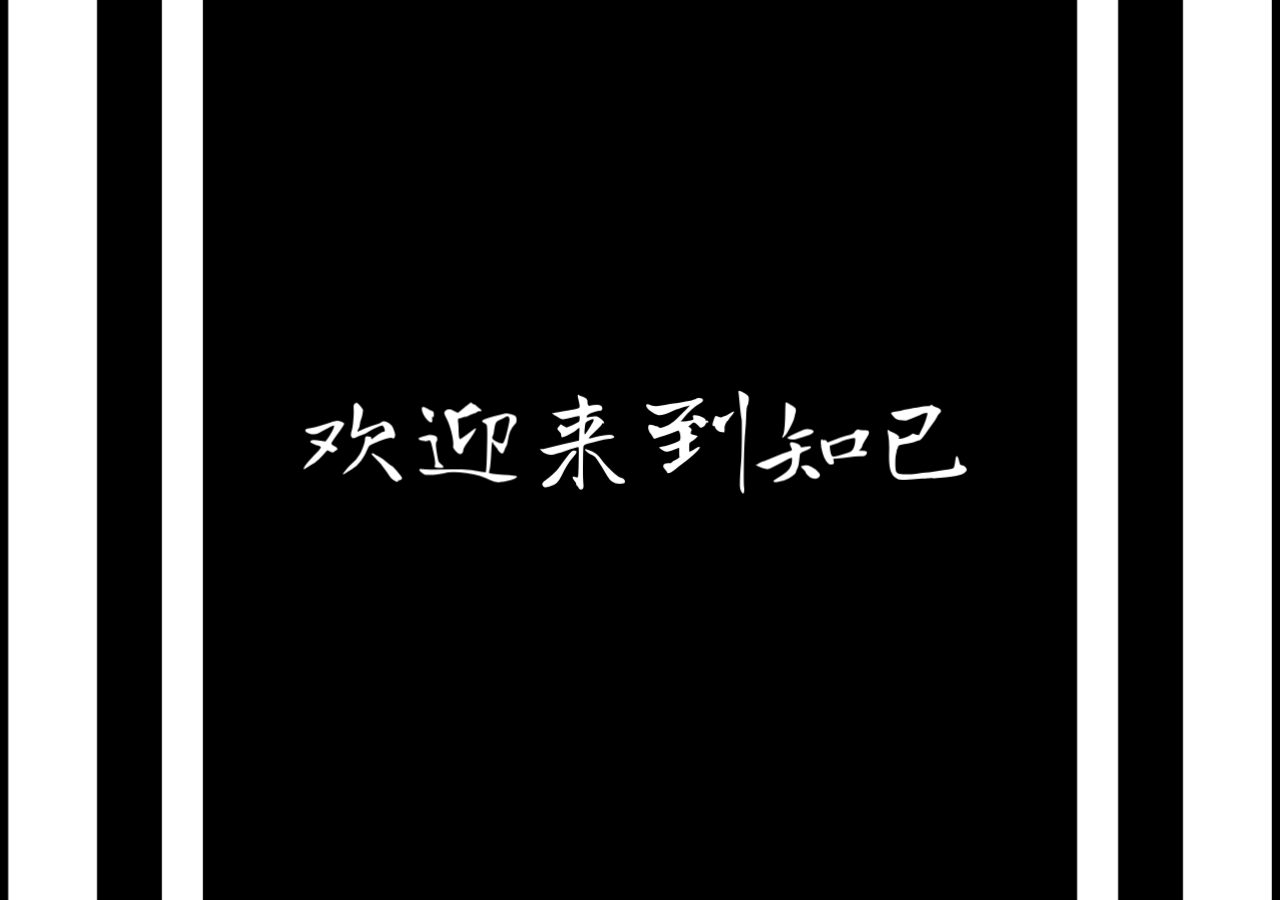
==== commit e146398d: "Add files via upload" ====
--- a/index.html
+++ b/index.html
@@ -132,13 +132,13 @@
 })();
 </script>
 <!-- ?v= 是版本号：每次更新文件后改一下（比如 1101 → 1102），手机就不会用缓存里的旧文件 -->
-<link rel="stylesheet" href="css/tokens.css?v=1107">
-<link rel="stylesheet" href="css/phone.css?v=1107">
-<link rel="stylesheet" href="css/ios.css?v=1107">
-<link rel="stylesheet" href="css/wechat.css?v=1107">
-<link rel="stylesheet" href="css/extra-apps.css?v=1107">
-<link rel="stylesheet" href="css/call.css?v=1107">
-<link rel="stylesheet" href="css/overlays.css?v=1107">
+<link rel="stylesheet" href="css/tokens.css?v=1108">
+<link rel="stylesheet" href="css/phone.css?v=1108">
+<link rel="stylesheet" href="css/ios.css?v=1108">
+<link rel="stylesheet" href="css/wechat.css?v=1108">
+<link rel="stylesheet" href="css/extra-apps.css?v=1108">
+<link rel="stylesheet" href="css/call.css?v=1108">
+<link rel="stylesheet" href="css/overlays.css?v=1108">
 <div class="desk">
   <div class="device" id="device">
     <div class="phone" id="phone" data-screen="lock">
@@ -204,38 +204,39 @@
 <input type="file" id="anyfile" hidden>
 
 <!-- 数据：人设、台词、星座、名字、桌面布局，都在这几个文件里改 -->
-<script src="js/data/ui.js?v=1107"></script>
-<script src="js/data/persona.js?v=1107"></script>
-<script src="js/data/zodiac.js?v=1107"></script>
-<script src="js/data/templates.js?v=1107"></script>
-<script src="js/data/templates-en.js?v=1107"></script>
-<script src="js/data/prompts.js?v=1107"></script>
-<script src="js/data/providers.js?v=1107"></script>
+<script src="js/data/ui.js?v=1108"></script>
+<script src="js/data/persona.js?v=1108"></script>
+<script src="js/data/zodiac.js?v=1108"></script>
+<script src="js/data/templates.js?v=1108"></script>
+<script src="js/data/templates-en.js?v=1108"></script>
+<script src="js/data/prompts.js?v=1108"></script>
+<script src="js/data/providers.js?v=1108"></script>
 <!-- 程序 -->
 <!-- Supabase 客户端（账号和云同步）：固定版本 2.118.0，放在本仓库里，不依赖外部 CDN -->
 <script src="js/vendor/supabase.js?v=2.118.0"></script>
 <!-- 程序 -->
-<script src="js/core/util.js?v=1107"></script>
-<script src="js/core/store.js?v=1107"></script>
-<script src="js/core/cloud.js?v=1107"></script>
-<script src="js/ai/llm.js?v=1107"></script>
-<script src="js/ai/templates.js?v=1107"></script>
-<script src="js/ai/brain.js?v=1107"></script>
-<script src="js/core/schedule.js?v=1107"></script>
-<script src="js/core/rhythm.js?v=1107"></script>
-<script src="js/ui/icons.js?v=1107"></script>
-<script src="js/ui/wallpaper.js?v=1107"></script>
-<script src="js/ui/shell.js?v=1107"></script>
-<script src="js/ui/home.js?v=1107"></script>
-<script src="js/ui/wechat.js?v=1107"></script>
-<script src="js/ui/photos.js?v=1107"></script>
-<script src="js/ui/plans.js?v=1107"></script>
-<script src="js/ui/extra-apps.js?v=1107"></script>
-<script src="js/ui/clock.js?v=1107"></script>
-<script src="js/ui/simapps.js?v=1107"></script>
-<script src="js/ui/tasks.js?v=1107"></script>
-<script src="js/ui/voice.js?v=1107"></script>
-<script src="js/ui/settings.js?v=1107"></script>
-<script src="js/main.js?v=1107"></script>
+<script src="js/core/util.js?v=1108"></script>
+<script src="js/core/store.js?v=1108"></script>
+<script src="js/core/cloud.js?v=1108"></script>
+<script src="js/ai/llm.js?v=1108"></script>
+<script src="js/ai/templates.js?v=1108"></script>
+<script src="js/ai/brain.js?v=1108"></script>
+<script src="js/core/schedule.js?v=1108"></script>
+<script src="js/core/rhythm.js?v=1108"></script>
+<script src="js/core/push.js?v=1108"></script>
+<script src="js/ui/icons.js?v=1108"></script>
+<script src="js/ui/wallpaper.js?v=1108"></script>
+<script src="js/ui/shell.js?v=1108"></script>
+<script src="js/ui/home.js?v=1108"></script>
+<script src="js/ui/wechat.js?v=1108"></script>
+<script src="js/ui/photos.js?v=1108"></script>
+<script src="js/ui/plans.js?v=1108"></script>
+<script src="js/ui/extra-apps.js?v=1108"></script>
+<script src="js/ui/clock.js?v=1108"></script>
+<script src="js/ui/simapps.js?v=1108"></script>
+<script src="js/ui/tasks.js?v=1108"></script>
+<script src="js/ui/voice.js?v=1108"></script>
+<script src="js/ui/settings.js?v=1108"></script>
+<script src="js/main.js?v=1108"></script>
 </body>
 </html>
--- a/css/overlays.css
+++ b/css/overlays.css
@@ -30,5 +30,7 @@
 .toast{position:absolute;left:50%;bottom:calc(var(--bottom) + 110px);transform:translate(-50%,16px);background:rgba(30,30,32,.92);color:#fff;font-size:14px;padding:10px 16px;border-radius:12px;opacity:0;pointer-events:none;transition:opacity .2s,transform .2s;z-index:90;width:max-content;max-width:86%;text-align:center;line-height:1.5}
 .toast.on{opacity:1;transform:translate(-50%,0)}
 .sheet-panel .sub.small{font-size:12px;color:var(--sys-ink3);margin-top:14px;line-height:1.5}
+.sheet-panel ol.steps{margin:4px 4px 14px;padding-left:22px;font-size:15px;line-height:1.55;color:var(--sys-ink)}
+.sheet-panel ol.steps li{margin:6px 0}
 .sheet-panel .acc-msg{margin:10px 4px 0;color:var(--sys-ink2)}
 .sheet-panel > .btn{display:block;margin:10px auto 0}
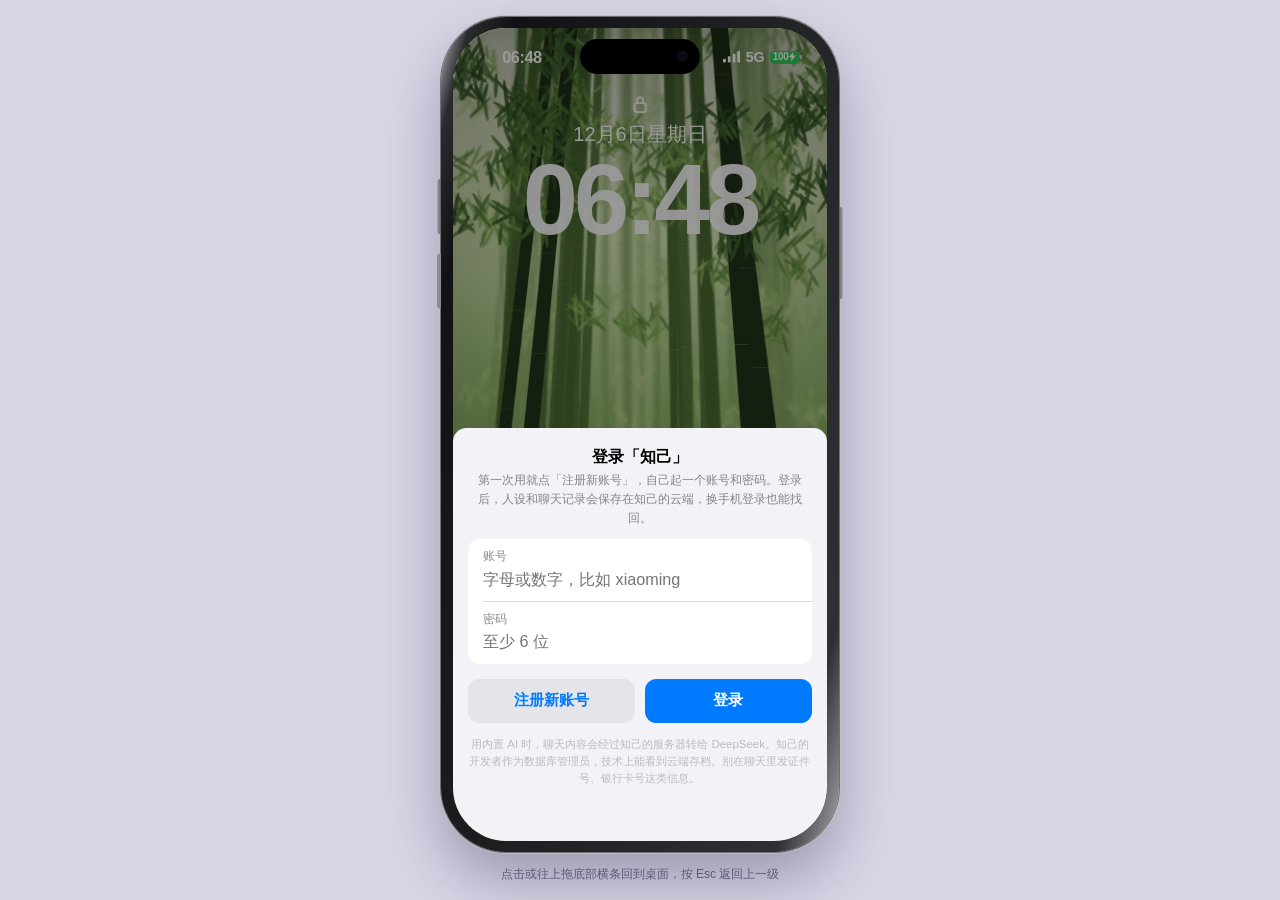
==== commit 06cc9f1a: "Add files via upload" ====
--- a/index.html
+++ b/index.html
@@ -13,6 +13,19 @@
 <link rel="manifest" href="manifest.webmanifest">
 <link rel="icon" href="assets/icon.svg" type="image/svg+xml">
 <link rel="apple-touch-icon" href="assets/icon-180.png">
+<!-- 从 iPhone 主屏幕打开时先显示的启动图：开屏动画「小手机亮着知己」那一帧，各种 iPhone 尺寸一张（改了开屏的样子要重新生成） -->
+<link rel="apple-touch-startup-image" media="screen and (device-width: 375px) and (device-height: 667px) and (-webkit-device-pixel-ratio: 2) and (orientation: portrait)" href="assets/launch/750x1334.png">
+<link rel="apple-touch-startup-image" media="screen and (device-width: 414px) and (device-height: 736px) and (-webkit-device-pixel-ratio: 3) and (orientation: portrait)" href="assets/launch/1242x2208.png">
+<link rel="apple-touch-startup-image" media="screen and (device-width: 375px) and (device-height: 812px) and (-webkit-device-pixel-ratio: 3) and (orientation: portrait)" href="assets/launch/1125x2436.png">
+<link rel="apple-touch-startup-image" media="screen and (device-width: 414px) and (device-height: 896px) and (-webkit-device-pixel-ratio: 2) and (orientation: portrait)" href="assets/launch/828x1792.png">
+<link rel="apple-touch-startup-image" media="screen and (device-width: 414px) and (device-height: 896px) and (-webkit-device-pixel-ratio: 3) and (orientation: portrait)" href="assets/launch/1242x2688.png">
+<link rel="apple-touch-startup-image" media="screen and (device-width: 390px) and (device-height: 844px) and (-webkit-device-pixel-ratio: 3) and (orientation: portrait)" href="assets/launch/1170x2532.png">
+<link rel="apple-touch-startup-image" media="screen and (device-width: 428px) and (device-height: 926px) and (-webkit-device-pixel-ratio: 3) and (orientation: portrait)" href="assets/launch/1284x2778.png">
+<link rel="apple-touch-startup-image" media="screen and (device-width: 393px) and (device-height: 852px) and (-webkit-device-pixel-ratio: 3) and (orientation: portrait)" href="assets/launch/1179x2556.png">
+<link rel="apple-touch-startup-image" media="screen and (device-width: 430px) and (device-height: 932px) and (-webkit-device-pixel-ratio: 3) and (orientation: portrait)" href="assets/launch/1290x2796.png">
+<link rel="apple-touch-startup-image" media="screen and (device-width: 402px) and (device-height: 874px) and (-webkit-device-pixel-ratio: 3) and (orientation: portrait)" href="assets/launch/1206x2622.png">
+<link rel="apple-touch-startup-image" media="screen and (device-width: 440px) and (device-height: 956px) and (-webkit-device-pixel-ratio: 3) and (orientation: portrait)" href="assets/launch/1320x2868.png">
+<link rel="apple-touch-startup-image" media="screen and (device-width: 420px) and (device-height: 912px) and (-webkit-device-pixel-ratio: 3) and (orientation: portrait)" href="assets/launch/1260x2736.png">
 <!-- 开屏动画的样式（其余样式在 body 里、开屏页后面加载，这样开屏页不用等它们） -->
 <style>
 #splash{position:fixed;inset:0;z-index:2147483000;background:#000;overflow:hidden;cursor:pointer;-webkit-tap-highlight-color:transparent}
@@ -24,7 +37,7 @@
 <div id="splash" aria-hidden="true"></div>
 <script>
 /* 开屏动画：图标上的那台小手机出现，屏幕里亮起「知己 KNOW ME」，然后往屏幕里推，
- * 推的时候「知己」淡出、「欢迎来到知己」一个字一个字出现，屏幕铺满整个画面后换成锁屏。
+ * 屏幕铺满整个画面后换成锁屏（现在用的是版本二：一直只有「知己」；版本一推的时候换成「欢迎来到知己」，见下面的 VER）。
  * 写在 index.html 里，不等其他文件下载，一打开就能看到。网页没加载完时停在「知己」亮着的画面等。
  * 点一下可以跳过。系统开了「减弱动态效果」时不推近，只淡出。
  * 中文字形：有字库龙藏体（Long Cang）；KNOW ME：Cormorant Garamond。两者都是 SIL Open Font License 1.1，
@@ -39,6 +52,14 @@
     '<circle cx="256" cy="101" r="4" fill="#fff" stroke="none"/>';
   var sp = document.getElementById('splash');
   var reduce = !!(window.matchMedia && matchMedia('(prefers-reduced-motion: reduce)').matches);
+  /* 从 iPhone 主屏幕打开：系统先显示启动图（assets/launch/，就是「小手机亮着知己」这一帧），动画从这一帧接着播 */
+  var home = navigator.standalone === true || !!(window.matchMedia && matchMedia('(display-mode: standalone)').matches);
+  /* 节奏（毫秒）。VER 1：往里推时「知己」换成「欢迎来到知己」；VER 2：一直只有「知己」
+   *   intro：小手机出现、「知己」亮起；hold：亮着停多久才往里推（从主屏幕打开时用 homeHold）；D：推多久 */
+  var VER = 2;   // 2026-11-06 定了加速版本二
+  var T = VER === 1
+    ? { pd: 300, zh: [200, 450], glow: [200, 800], km: [450, 400], hold: 900, homeHold: 450, D: 1300, out: 300, wel: [220, 100, 380], ease: [0.42, 0, 0.78, 0.42] }
+    : { pd: 300, zh: [200, 450], glow: [200, 800], km: [450, 400], hold: 900, homeHold: 450, D: 1200, out: 0, wel: null, ease: [0.5, 0, 0.85, 0.35] };
   var ready = false, readyFns = [], run = null;
   function setReady() { if (ready) return; ready = true; readyFns.splice(0).forEach(function (f) { f(); }); }
   function whenReady() { return new Promise(function (r) { ready ? r() : readyFns.push(r); }); }
@@ -104,17 +125,24 @@
       whenReady().then(function () { return wait(900); }).then(function () { end(400); });
       return;
     }
-    /* 1. 小手机出现，屏幕是黑的；屏幕里「知己」亮起（先有一圈光晕，再落成清楚的白字），下面是 KNOW ME */
-    fade(q('.pd'), 0, 1, 350);
-    fade(q('.zh'), 0, 1, 550, 300);
-    if (q('.glow').animate) q('.glow').animate([{ opacity: 0 }, { opacity: 0.95, offset: 0.45 }, { opacity: 0.3 }], { duration: 1000, delay: 300, fill: 'both' });
-    fade(q('.km'), 0, 0.8, 500, 700);
+    if (home) {
+      /* 1'. 从主屏幕打开：启动图已经是这一帧，直接亮着 */
+      q('.glow').style.opacity = 0.3; q('.km').style.opacity = 0.8;
+    } else {
+      /* 1. 小手机出现，屏幕是黑的；屏幕里「知己」亮起（先有一圈光晕，再落成清楚的白字），下面是 KNOW ME */
+      fade(q('.pd'), 0, 1, T.pd);
+      fade(q('.zh'), 0, 1, T.zh[1], T.zh[0]);
+      if (q('.glow').animate) q('.glow').animate([{ opacity: 0 }, { opacity: 0.95, offset: 0.45 }, { opacity: 0.3 }], { duration: T.glow[1], delay: T.glow[0], fill: 'both' });
+      fade(q('.km'), 0, 0.8, T.km[1], T.km[0]);
+    }
     /* 2. 网页加载完、而且「知己」亮了一会儿，才开始往屏幕里推 */
-    wait(1350).then(whenReady).then(function () {
+    wait(home ? T.homeHold : T.hold).then(whenReady).then(function () {
       if (!live() || me.skip) return;
-      fade(q('.zh-all'), 1, 0, 350, 0, 'ease-in');
-      for (var j = 0; j < chars.length; j++) fade(chars[j], 0, 1, 480, 380 + j * 140);
-      var D = 1800, ease = bezier(0.42, 0, 0.78, 0.42), start = performance.now();
+      if (T.wel) {   // 版本一：「知己」淡出，「欢迎来到知己」一个字一个字出现
+        fade(q('.zh-all'), 1, 0, T.out, 0, 'ease-in');
+        for (var j = 0; j < chars.length; j++) fade(chars[j], 0, 1, T.wel[2], T.wel[0] + j * T.wel[1]);
+      }
+      var D = T.D, ease = bezier(T.ease[0], T.ease[1], T.ease[2], T.ease[3]), start = performance.now();
       /* 每一帧重新画放大后的样子（不用 CSS 放大位图），字和线条放大了也是清楚的 */
       (function frame(now) {
         if (!live() || me.skip) return;
@@ -132,13 +160,13 @@
 })();
 </script>
 <!-- ?v= 是版本号：每次更新文件后改一下（比如 1101 → 1102），手机就不会用缓存里的旧文件 -->
-<link rel="stylesheet" href="css/tokens.css?v=1108">
-<link rel="stylesheet" href="css/phone.css?v=1108">
-<link rel="stylesheet" href="css/ios.css?v=1108">
-<link rel="stylesheet" href="css/wechat.css?v=1108">
-<link rel="stylesheet" href="css/extra-apps.css?v=1108">
-<link rel="stylesheet" href="css/call.css?v=1108">
-<link rel="stylesheet" href="css/overlays.css?v=1108">
+<link rel="stylesheet" href="css/tokens.css?v=1110">
+<link rel="stylesheet" href="css/phone.css?v=1110">
+<link rel="stylesheet" href="css/ios.css?v=1110">
+<link rel="stylesheet" href="css/wechat.css?v=1110">
+<link rel="stylesheet" href="css/extra-apps.css?v=1110">
+<link rel="stylesheet" href="css/call.css?v=1110">
+<link rel="stylesheet" href="css/overlays.css?v=1110">
 <div class="desk">
   <div class="device" id="device">
     <div class="phone" id="phone" data-screen="lock">
@@ -204,39 +232,39 @@
 <input type="file" id="anyfile" hidden>
 
 <!-- 数据：人设、台词、星座、名字、桌面布局，都在这几个文件里改 -->
-<script src="js/data/ui.js?v=1108"></script>
-<script src="js/data/persona.js?v=1108"></script>
-<script src="js/data/zodiac.js?v=1108"></script>
-<script src="js/data/templates.js?v=1108"></script>
-<script src="js/data/templates-en.js?v=1108"></script>
-<script src="js/data/prompts.js?v=1108"></script>
-<script src="js/data/providers.js?v=1108"></script>
+<script src="js/data/ui.js?v=1110"></script>
+<script src="js/data/persona.js?v=1110"></script>
+<script src="js/data/zodiac.js?v=1110"></script>
+<script src="js/data/templates.js?v=1110"></script>
+<script src="js/data/templates-en.js?v=1110"></script>
+<script src="js/data/prompts.js?v=1110"></script>
+<script src="js/data/providers.js?v=1110"></script>
 <!-- 程序 -->
 <!-- Supabase 客户端（账号和云同步）：固定版本 2.118.0，放在本仓库里，不依赖外部 CDN -->
 <script src="js/vendor/supabase.js?v=2.118.0"></script>
 <!-- 程序 -->
-<script src="js/core/util.js?v=1108"></script>
-<script src="js/core/store.js?v=1108"></script>
-<script src="js/core/cloud.js?v=1108"></script>
-<script src="js/ai/llm.js?v=1108"></script>
-<script src="js/ai/templates.js?v=1108"></script>
-<script src="js/ai/brain.js?v=1108"></script>
-<script src="js/core/schedule.js?v=1108"></script>
-<script src="js/core/rhythm.js?v=1108"></script>
-<script src="js/core/push.js?v=1108"></script>
-<script src="js/ui/icons.js?v=1108"></script>
-<script src="js/ui/wallpaper.js?v=1108"></script>
-<script src="js/ui/shell.js?v=1108"></script>
-<script src="js/ui/home.js?v=1108"></script>
-<script src="js/ui/wechat.js?v=1108"></script>
-<script src="js/ui/photos.js?v=1108"></script>
-<script src="js/ui/plans.js?v=1108"></script>
-<script src="js/ui/extra-apps.js?v=1108"></script>
-<script src="js/ui/clock.js?v=1108"></script>
-<script src="js/ui/simapps.js?v=1108"></script>
-<script src="js/ui/tasks.js?v=1108"></script>
-<script src="js/ui/voice.js?v=1108"></script>
-<script src="js/ui/settings.js?v=1108"></script>
-<script src="js/main.js?v=1108"></script>
+<script src="js/core/util.js?v=1110"></script>
+<script src="js/core/store.js?v=1110"></script>
+<script src="js/core/cloud.js?v=1110"></script>
+<script src="js/ai/llm.js?v=1110"></script>
+<script src="js/ai/templates.js?v=1110"></script>
+<script src="js/ai/brain.js?v=1110"></script>
+<script src="js/core/schedule.js?v=1110"></script>
+<script src="js/core/rhythm.js?v=1110"></script>
+<script src="js/core/push.js?v=1110"></script>
+<script src="js/ui/icons.js?v=1110"></script>
+<script src="js/ui/wallpaper.js?v=1110"></script>
+<script src="js/ui/shell.js?v=1110"></script>
+<script src="js/ui/home.js?v=1110"></script>
+<script src="js/ui/wechat.js?v=1110"></script>
+<script src="js/ui/photos.js?v=1110"></script>
+<script src="js/ui/plans.js?v=1110"></script>
+<script src="js/ui/extra-apps.js?v=1110"></script>
+<script src="js/ui/clock.js?v=1110"></script>
+<script src="js/ui/simapps.js?v=1110"></script>
+<script src="js/ui/tasks.js?v=1110"></script>
+<script src="js/ui/voice.js?v=1110"></script>
+<script src="js/ui/settings.js?v=1110"></script>
+<script src="js/main.js?v=1110"></script>
 </body>
 </html>
--- a/css/ios.css
+++ b/css/ios.css
@@ -160,3 +160,12 @@
 .pv-text p{margin:0 0 9px;font-size:15px;line-height:1.55}
 .pv-text+.ios-row::before,.ios-row+.pv-text::before{content:"";position:absolute;top:0;right:0;left:16px;height:.5px;background:var(--sys-sep)}
 .seg.locked button:disabled{opacity:.4}
+
+/* 设置 → 通知 →「提醒」里的三个小手机（照 iPhone 的通知设置） */
+.nf-kinds{display:flex;justify-content:space-around;padding:16px 6px 14px;border-bottom:.5px solid var(--sys-sep);--nf-screen:color-mix(in srgb, var(--sys-blue) 7%, var(--sys-card))}
+.nf-kind{display:flex;flex-direction:column;align-items:center;gap:7px;background:none;border:0;padding:4px 8px;font:inherit;color:var(--sys-ink);cursor:pointer;-webkit-tap-highlight-color:transparent}
+.nf-ph{color:var(--sys-blue);display:block}
+.nf-ph svg{width:46px;height:80px;display:block}
+.nf-lbl{font-size:13px}
+.nf-check{width:24px;height:24px;border-radius:50%;border:1.5px solid var(--sys-ink3);display:grid;place-items:center;box-sizing:border-box}
+.nf-check.on{background:var(--sys-blue);border-color:var(--sys-blue);color:#fff}
--- a/css/overlays.css
+++ b/css/overlays.css
@@ -34,3 +34,18 @@
 .sheet-panel ol.steps li{margin:6px 0}
 .sheet-panel .acc-msg{margin:10px 4px 0;color:var(--sys-ink2)}
 .sheet-panel > .btn{display:block;margin:10px auto 0}
+
+/* 和 iPhone 一样的居中弹窗（问要不要开通知） */
+.ios-alert-wrap{position:absolute;inset:0;z-index:90;display:grid;place-items:center;background:rgba(0,0,0,.28);opacity:0;transition:opacity .2s ease}
+.ios-alert-wrap.on{opacity:1}
+.ios-alert{width:270px;border-radius:14px;overflow:hidden;background:var(--sys-glass);-webkit-backdrop-filter:blur(30px) saturate(1.8);backdrop-filter:blur(30px) saturate(1.8);color:var(--sys-ink);text-align:center;transform:scale(1.08);transition:transform .22s cubic-bezier(.2,.85,.25,1)}
+.ios-alert-wrap.on .ios-alert{transform:none}
+.ios-alert-text{padding:19px 16px 16px}
+.ios-alert h3{margin:0;font-size:17px;font-weight:600;line-height:1.3}
+.ios-alert p{margin:5px 0 0;font-size:13px;line-height:1.4}
+.ios-alert-btns{display:flex;border-top:.5px solid var(--sys-sep)}
+.ios-alert-btns button{flex:1;min-height:44px;background:none;border:0;font:inherit;font-size:17px;color:var(--sys-blue);cursor:pointer}
+.ios-alert-btns button+button{border-left:.5px solid var(--sys-sep)}
+.ios-alert-btns button.bold{font-weight:600}
+.ios-alert-btns.col{flex-direction:column}
+.ios-alert-btns.col button+button{border-left:0;border-top:.5px solid var(--sys-sep)}
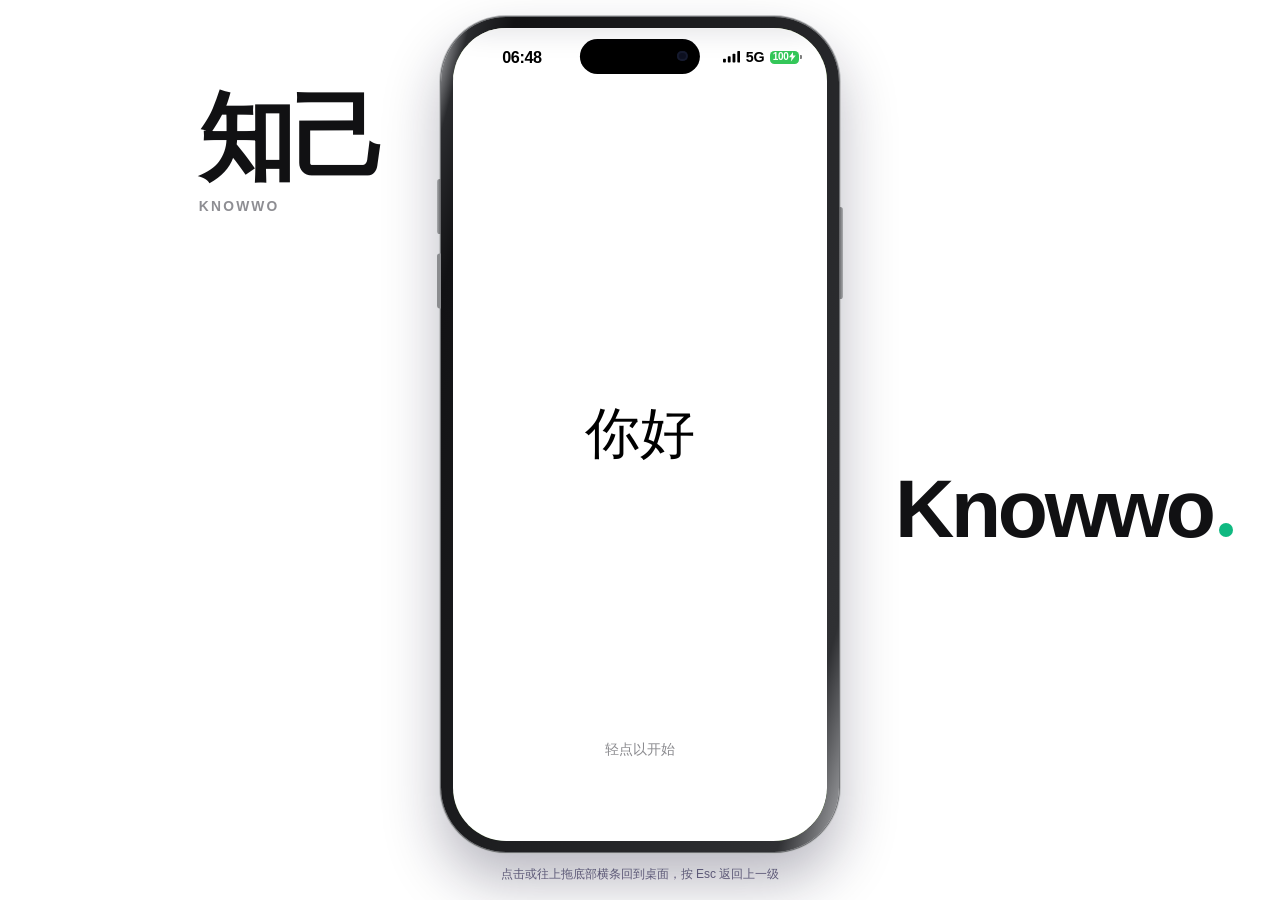
==== commit 8976d232: "Add files via upload" ====
--- a/index.html
+++ b/index.html
@@ -36,15 +36,15 @@
 <body>
 <div id="splash" aria-hidden="true"></div>
 <script>
-/* 开屏动画：图标上的那台小手机出现，屏幕里亮起「知己 KNOW ME」，然后往屏幕里推，
+/* 开屏动画：图标上的那台小手机出现，屏幕里亮起「知己 KNOWWO」，然后往屏幕里推，
  * 屏幕铺满整个画面后换成锁屏（现在用的是版本二：一直只有「知己」；版本一推的时候换成「欢迎来到知己」，见下面的 VER）。
  * 写在 index.html 里，不等其他文件下载，一打开就能看到。网页没加载完时停在「知己」亮着的画面等。
  * 点一下可以跳过。系统开了「减弱动态效果」时不推近，只淡出。
- * 中文字形：有字库龙藏体（Long Cang）；KNOW ME：Cormorant Garamond。两者都是 SIL Open Font License 1.1，
+ * 中文字形：有字库龙藏体（Long Cang）；KNOWWO：Cormorant Garamond。两者都是 SIL Open Font License 1.1，
  * 只把用到的几个字转成了图形，不用下载字体。 */
 (function () {
   var GLYPHS = {"欢": "M684 -200Q686 -195 718 -180Q749 -165 790 -130Q832 -95 836 -95Q847 -95 908 -19Q926 3 928 10Q930 16 924 23Q916 31 904 31Q892 31 892 40Q892 51 873 41Q868 38 860 34Q843 24 830 10Q818 -4 800 -33Q751 -114 681 -176Q660 -195 662 -200Q665 -204 673 -204Q681 -205 684 -200ZM364 -487Q377 -487 401 -477Q425 -467 425 -461Q425 -457 405 -426Q385 -394 367 -370Q313 -296 313 -286Q313 -281 342 -264Q364 -251 366 -243Q369 -235 350 -225Q336 -218 334 -214Q329 -204 297 -221L278 -230L264 -214Q240 -186 207 -154Q174 -123 161 -117Q138 -104 104 -82Q76 -62 73 -65Q62 -78 157 -179Q198 -222 212 -239Q222 -251 222 -254Q222 -258 215 -263Q205 -270 197 -270Q189 -270 159 -285Q136 -296 132 -300Q128 -303 132 -310Q140 -327 219 -313L261 -305L272 -319Q297 -349 320 -394Q343 -439 336 -445Q334 -447 286 -424Q238 -400 205 -380Q166 -358 119 -376Q84 -389 86 -404Q87 -418 125 -422Q160 -425 299 -470Q350 -487 364 -487ZM565 -614Q581 -594 586 -586Q590 -579 588 -568Q581 -519 574 -505Q563 -478 558 -438Q553 -417 546 -411Q538 -400 542 -391Q545 -391 570 -404Q594 -415 655 -438Q716 -461 724 -461Q733 -461 745 -471Q763 -487 790 -478Q818 -470 838 -445Q850 -429 860 -398Q871 -368 868 -355Q864 -333 853 -331Q850 -331 847 -334Q842 -345 788 -330Q735 -314 671 -285Q651 -275 644 -269Q637 -263 632 -249Q579 -114 488 -61Q454 -41 436 -30Q415 -16 413 -23Q413 -27 441 -60Q469 -93 485 -107Q534 -149 559 -193Q573 -214 589 -258Q605 -303 605 -317Q605 -328 608 -340Q611 -348 615 -350Q619 -351 635 -349Q650 -349 654 -346Q658 -344 660 -337Q661 -326 664 -326Q667 -326 693 -347Q751 -391 768 -391Q777 -391 778 -398Q780 -404 773 -424Q765 -443 757 -444Q749 -445 702 -426Q663 -411 636 -390Q608 -370 596 -368Q583 -365 549 -351Q517 -335 504 -335Q492 -335 485 -351Q479 -365 489 -397Q499 -425 504 -488Q510 -550 507 -592Q506 -615 508 -622Q509 -629 516 -635Q527 -643 533 -643Q539 -643 565 -614Z", "来": "M445 -222Q456 -213 415 -166Q368 -115 317 -8Q296 35 274 56Q252 76 211 87Q179 97 165 90Q145 80 150 60Q156 39 183 27Q200 18 238 -17Q277 -52 292 -74Q368 -178 388 -202Q407 -225 422 -227Q438 -228 445 -222ZM540 -236Q544 -235 553 -232Q623 -213 667 -144Q697 -101 778 -26Q812 4 835 10Q869 18 869 45Q869 55 859 58Q849 62 820 62Q785 62 760 46Q736 30 714 -8L666 -87L625 -151Q611 -175 585 -187Q565 -196 542 -212Q520 -229 520 -236Q520 -242 540 -236ZM499 -696Q544 -680 543 -654Q541 -640 546 -627Q550 -619 554 -618Q557 -616 569 -619Q589 -623 620 -624Q672 -627 672 -593Q672 -574 642 -572Q630 -572 587 -558Q544 -543 538 -530Q532 -518 536 -516Q539 -514 571 -521Q604 -528 622 -524Q639 -519 662 -500Q695 -469 687 -465Q684 -463 680 -465Q672 -467 668 -456Q663 -444 606 -390Q550 -336 552 -333Q555 -330 595 -340Q747 -379 771 -354Q789 -337 751 -332Q743 -330 732 -329Q690 -326 634 -310Q579 -295 548 -288Q516 -280 509 -269Q505 -259 504 -135Q502 -11 506 49Q511 95 504 105Q497 115 484 113Q470 111 466 100Q462 88 454 82Q445 76 445 66Q445 55 429 37Q400 2 424 0Q429 0 438 3Q456 9 460 3Q464 0 466 -128Q469 -255 464 -257Q462 -262 355 -225Q260 -193 230 -190Q200 -187 163 -208Q151 -214 138 -228Q127 -239 131 -239Q133 -239 137 -239Q156 -236 264 -266Q337 -287 403 -299L469 -313L471 -367Q474 -420 473 -423Q471 -424 468 -422Q464 -420 458 -416Q453 -411 446 -406Q428 -389 382 -365Q336 -341 323 -341Q312 -341 313 -367Q315 -375 298 -393Q280 -411 280 -416Q280 -420 295 -437L310 -455L336 -441L361 -427L387 -437Q413 -446 443 -463Q464 -474 469 -480Q474 -486 474 -498Q477 -523 472 -526Q467 -530 439 -522Q408 -512 366 -505Q337 -498 328 -499Q320 -500 302 -508Q277 -521 254 -535L232 -550L247 -553Q261 -557 297 -562Q333 -567 404 -581Q410 -582 418 -584Q466 -593 472 -601Q478 -609 469 -648Q466 -656 466 -661Q455 -704 458 -709Q462 -714 468 -710Q473 -705 499 -696ZM593 -500Q588 -502 560 -489Q533 -476 527 -469Q522 -459 518 -411Q515 -369 519 -369Q520 -368 523 -371Q534 -383 565 -432Q596 -481 596 -487Q596 -497 593 -500Z", "到": "M800 -536Q779 -512 772 -498Q764 -484 760 -484Q757 -484 745 -461Q733 -438 736 -413Q736 -393 734 -388Q732 -383 722 -386Q716 -388 698 -390Q684 -393 668 -407Q653 -421 653 -432Q653 -439 647 -439Q641 -439 634 -444Q627 -449 636 -477Q649 -519 656 -526Q662 -532 681 -522Q705 -509 722 -522Q732 -529 741 -529Q750 -529 771 -543Q792 -557 804 -564Q820 -571 818 -564Q817 -556 800 -536ZM538 -680Q548 -675 548 -664Q548 -652 522 -638Q489 -621 450 -586Q410 -550 384 -516Q365 -491 359 -488Q348 -480 368 -480Q382 -480 407 -483Q456 -490 462 -495Q468 -500 460 -521Q456 -529 468 -534Q481 -540 517 -528Q573 -507 573 -488Q573 -483 580 -488Q587 -494 592 -482Q597 -470 593 -466Q589 -463 589 -469Q589 -481 579 -470Q576 -466 573 -460Q564 -432 540 -428Q529 -425 522 -428Q516 -432 501 -449Q480 -472 470 -472Q461 -472 438 -451L421 -437L438 -424Q454 -410 448 -403Q443 -396 442 -383Q440 -375 444 -372Q449 -369 470 -364Q501 -357 502 -355Q503 -354 494 -344Q485 -333 474 -323Q463 -313 461 -313Q456 -313 442 -302Q431 -295 430 -288Q428 -281 428 -255Q428 -217 430 -217Q433 -217 474 -240Q516 -263 519 -260Q530 -249 461 -186Q412 -141 349 -98Q328 -84 312 -68Q268 -31 243 -31Q236 -31 236 -36Q236 -42 218 -62Q200 -81 202 -96Q208 -120 254 -117Q270 -116 274 -122Q277 -127 312 -147Q326 -155 336 -163Q345 -171 344 -173Q341 -178 341 -216Q341 -253 340 -253Q340 -253 295 -235Q250 -217 233 -217Q219 -217 192 -233Q166 -249 167 -255Q169 -260 201 -263Q223 -266 278 -285Q333 -304 345 -313Q352 -320 352 -348Q351 -375 344 -388L335 -402L296 -386Q258 -369 212 -356Q167 -343 149 -336Q128 -327 123 -330Q118 -332 110 -348Q99 -369 89 -379Q79 -389 74 -410Q68 -431 74 -442Q78 -451 82 -452Q86 -453 99 -451Q117 -448 126 -444Q135 -439 144 -439Q152 -439 162 -431Q167 -424 175 -424Q183 -425 214 -435Q257 -449 288 -476Q303 -488 340 -524Q376 -560 406 -590Q436 -620 433 -620Q431 -620 400 -610Q369 -600 339 -592Q309 -584 281 -570Q204 -532 160 -536Q130 -539 92 -569Q54 -599 54 -620Q54 -638 92 -623Q132 -605 218 -624Q268 -635 294 -638Q319 -641 331 -642Q487 -666 491 -680Q494 -686 512 -686Q529 -686 538 -680ZM865 -746Q877 -746 906 -729Q936 -712 942 -701Q949 -690 946 -662Q944 -635 933 -613Q925 -592 924 -522Q922 -452 916 -393Q908 -308 904 -128Q901 53 905 88Q909 108 906 128Q904 147 898 149Q893 150 881 128Q869 107 869 77Q869 -8 880 -127Q884 -166 886 -332Q887 -497 884 -502Q879 -512 865 -658Q860 -708 858 -728Q855 -740 856 -743Q858 -746 865 -746Z", "迎": "M167 -363Q184 -365 204 -358Q223 -352 229 -347Q234 -338 235 -325Q236 -312 229 -306Q216 -292 230 -214Q241 -145 246 -132Q250 -120 267 -109Q288 -95 288 -85Q288 -78 282 -76Q276 -75 253 -76Q218 -78 214 -82Q209 -85 215 -102Q223 -125 190 -261Q180 -302 174 -310Q169 -319 156 -314Q136 -306 104 -312Q72 -319 72 -330Q72 -335 114 -349Q157 -363 167 -363ZM873 -543Q906 -536 916 -526Q925 -517 925 -495Q925 -478 922 -470Q918 -463 904 -447Q863 -407 849 -313Q845 -278 834 -260Q822 -242 817 -221Q806 -184 776 -215Q759 -235 759 -239Q759 -243 739 -266Q719 -289 719 -298Q719 -306 714 -301Q709 -296 706 -233Q698 -75 688 -50Q684 -36 685 -32Q691 -23 817 -15Q919 -8 925 -5Q940 5 899 23Q876 33 846 37Q817 43 796 47Q744 58 691 29Q621 -11 490 -30Q360 -48 290 -29Q262 -22 202 -16Q141 -11 124 -18Q107 -25 93 -38Q79 -50 79 -58Q79 -65 83 -66Q87 -67 106 -64Q132 -60 197 -61Q365 -65 448 -62Q531 -58 622 -41Q653 -36 656 -37Q664 -47 668 -236Q673 -424 666 -447Q660 -461 642 -467Q625 -473 625 -482Q625 -489 635 -494Q645 -499 675 -509Q724 -526 780 -538Q836 -550 838 -550Q839 -551 873 -543ZM820 -513Q801 -502 775 -491Q751 -480 744 -466Q736 -452 731 -410Q727 -373 720 -359Q710 -340 715 -330Q720 -321 745 -307Q778 -289 793 -289Q803 -289 808 -292Q813 -296 818 -310Q827 -327 846 -404Q864 -481 864 -495Q864 -506 859 -516Q849 -534 820 -513ZM149 -592Q173 -576 188 -571Q199 -566 202 -562Q205 -558 205 -540Q205 -526 204 -522Q202 -517 197 -519Q194 -520 192 -520Q191 -520 190 -518Q190 -515 190 -510Q190 -506 191 -498Q191 -481 190 -477Q188 -473 181 -471Q170 -470 149 -492Q128 -515 115 -540Q93 -587 103 -603Q110 -615 149 -592ZM528 -646 541 -636Q554 -627 560 -627Q566 -627 573 -618Q580 -610 598 -597Q624 -582 618 -571Q617 -565 608 -568Q597 -572 580 -562Q563 -551 557 -551Q551 -551 518 -536Q486 -520 475 -520Q464 -520 452 -513Q439 -506 428 -506Q418 -506 416 -498Q414 -491 418 -460Q421 -428 421 -387Q423 -326 433 -326Q450 -333 538 -401Q573 -426 572 -417Q572 -408 548 -370Q524 -331 492 -289Q461 -247 461 -229Q461 -211 450 -202Q425 -184 391 -226Q377 -244 374 -251Q372 -258 374 -274Q377 -298 366 -352Q348 -443 316 -505Q296 -541 296 -554Q296 -564 305 -573Q314 -582 330 -585Q342 -586 351 -584Q360 -582 391 -565L415 -554L436 -571L470 -601Q484 -614 506 -629Z", "己": "M550 -617Q559 -611 579 -604Q643 -584 607 -550Q594 -538 584 -519Q575 -500 554 -470L513 -413Q448 -317 434 -317Q423 -317 403 -307Q379 -295 290 -281Q244 -275 244 -254Q244 -245 240 -242Q235 -238 234 -226Q234 -215 228 -194Q222 -172 222 -116Q222 -65 228 -46Q235 -28 256 -25Q319 -13 403 -25Q460 -34 518 -38Q569 -43 644 -56Q720 -69 728 -75Q735 -81 742 -125Q748 -169 753 -176Q760 -188 770 -159Q775 -147 778 -132Q784 -110 787 -105Q790 -100 804 -98Q820 -95 832 -84Q844 -72 844 -59Q844 -46 822 -32Q800 -18 763 -10Q728 -1 639 8Q550 16 543 13Q535 10 452 18Q368 27 310 27Q268 28 256 26Q244 24 228 12Q190 -13 178 -62Q165 -110 168 -210Q171 -300 162 -352Q153 -404 156 -407Q159 -410 168 -401Q178 -392 204 -384Q243 -369 254 -348Q259 -341 254 -340Q249 -335 253 -332Q262 -326 302 -338Q341 -350 359 -364Q376 -378 383 -372Q390 -367 409 -364L428 -362L448 -403Q468 -438 486 -491Q504 -544 501 -553Q498 -560 470 -550Q443 -539 437 -535Q431 -531 384 -514Q337 -497 325 -491Q315 -487 284 -489Q254 -491 235 -498Q222 -503 204 -524Q185 -544 185 -553Q185 -560 226 -566Q268 -572 307 -584Q338 -591 412 -602Q485 -614 507 -614Q523 -614 526 -619Q534 -631 550 -617Z", "知": "M558 -31Q566 -20 566 -16Q566 -11 561 1Q552 16 530 18Q507 19 492 12Q477 7 459 -11Q441 -29 441 -38Q441 -46 418 -66Q396 -86 402 -90L419 -95Q448 -105 490 -86Q532 -67 558 -31ZM396 -261Q396 -259 398 -258Q401 -256 408 -256Q414 -256 426 -258Q438 -259 460 -263Q476 -266 484 -261Q493 -256 482 -247Q471 -238 434 -223Q398 -208 394 -200Q390 -191 387 -158Q381 -86 365 -62Q358 -52 358 -42Q358 -22 296 15Q246 45 194 48Q162 49 160 42Q157 35 180 22Q250 -19 285 -52Q323 -86 323 -147Q323 -159 322 -162Q320 -164 312 -162Q299 -158 266 -141Q128 -65 109 -65Q96 -65 52 -80Q7 -95 7 -100Q7 -104 12 -104Q18 -104 39 -118Q60 -132 69 -132Q78 -132 116 -148L200 -184Q244 -203 284 -215Q323 -227 323 -232Q323 -238 312 -260Q302 -283 305 -290Q309 -306 352 -292Q396 -279 396 -261ZM900 -410Q907 -404 955 -404Q985 -405 990 -394Q995 -384 990 -371Q986 -358 960 -319Q934 -275 934 -266Q934 -256 919 -240L904 -226H936Q967 -226 973 -216Q979 -206 967 -190Q959 -181 952 -179Q944 -177 913 -177Q871 -177 816 -168Q760 -159 720 -158Q691 -158 686 -156Q681 -154 683 -142Q690 -121 686 -114Q683 -106 667 -105Q654 -104 647 -107Q640 -110 628 -124Q608 -144 590 -200Q573 -256 573 -299Q573 -323 582 -325Q586 -325 588 -320Q592 -313 603 -318Q614 -322 623 -309L632 -296L683 -316Q733 -338 796 -355Q858 -372 861 -380Q864 -389 878 -402Q893 -414 900 -410ZM861 -337Q845 -337 800 -323Q754 -309 733 -296Q704 -283 677 -277L651 -269L654 -235Q658 -201 666 -185Q674 -172 685 -172Q696 -172 746 -187Q788 -200 811 -207Q834 -214 847 -229Q858 -243 866 -268Q873 -293 873 -316Q873 -329 872 -333Q870 -337 861 -337ZM486 -410Q507 -404 510 -396Q513 -389 501 -378Q490 -369 432 -348Q375 -328 345 -323Q331 -320 306 -326Q280 -331 280 -335Q280 -340 341 -370Q402 -401 430 -410Q454 -417 486 -410ZM306 -628Q342 -611 352 -595Q361 -579 352 -552Q345 -529 341 -506Q333 -479 306 -428Q280 -378 263 -358Q237 -329 237 -342Q237 -346 244 -361Q262 -394 264 -573Q266 -640 267 -644Q267 -646 273 -644Q279 -643 288 -639Q296 -635 306 -628Z"};
-  var KM = {"w": 6717, "p": [[0, "M35 -613Q32 -613 32 -619Q32 -625 35 -625L85 -624Q129 -622 155 -622Q183 -622 227 -624L276 -625Q278 -625 278 -619Q278 -613 276 -613Q241 -613 224 -607Q207 -601 201 -586Q195 -572 195 -542V-81Q195 -50 200 -36Q206 -22 222 -17Q239 -12 276 -12Q279 -12 279 -6Q279 0 276 0Q244 0 226 -1L155 -2L85 -1Q66 0 33 0Q31 0 31 -6Q31 -12 33 -12Q69 -12 86 -17Q103 -22 110 -36Q116 -51 116 -81V-544Q116 -574 110 -588Q104 -602 88 -608Q71 -613 35 -613ZM218 -340 278 -392 426 -199Q496 -105 533 -66Q570 -28 590 -20Q611 -12 648 -12Q651 -12 651 -6Q651 0 648 0H536L505 1Q491 1 484 -3Q476 -7 466 -18Q457 -29 435 -59Q426 -70 411 -90Q396 -111 370 -145ZM432 -588Q432 -613 373 -613Q370 -613 370 -619Q370 -625 373 -625L417 -624Q457 -622 493 -622Q529 -622 567 -624L606 -625Q609 -625 609 -619Q609 -613 606 -613Q564 -613 515 -592Q466 -571 425 -531L168 -277L143 -278L400 -537Q432 -571 432 -588Z"], [1052, "M122 -602 148 -600V-114Q148 -62 168 -37Q187 -12 227 -12Q229 -12 229 -6Q229 0 227 0Q201 0 187 -1L136 -2L82 -1Q67 0 38 0Q36 0 36 -6Q36 -12 38 -12Q81 -12 102 -37Q122 -62 122 -114ZM617 15 146 -543Q113 -582 87 -598Q61 -613 35 -613Q33 -613 33 -619Q33 -625 35 -625L74 -624Q86 -623 108 -623L159 -624Q169 -625 182 -625Q190 -625 194 -621Q198 -617 206 -605L230 -573L620 -103L628 13Q628 15 624 16Q619 17 617 15ZM628 13 603 -18V-510Q603 -562 584 -588Q565 -613 525 -613Q523 -613 523 -619Q523 -625 525 -625L565 -624Q595 -622 616 -622Q634 -622 668 -624L710 -625Q712 -625 712 -619Q712 -613 710 -613Q628 -613 628 -510Z"], [2182, "M49 -312Q49 -415 101 -488Q153 -562 234 -599Q316 -636 401 -636Q496 -636 568 -592Q640 -547 678 -474Q717 -401 717 -319Q717 -228 669 -152Q621 -76 540 -32Q460 12 366 12Q273 12 200 -32Q128 -75 88 -150Q49 -224 49 -312ZM626 -291Q626 -384 594 -457Q561 -530 500 -571Q440 -612 360 -612Q256 -612 198 -542Q140 -471 140 -347Q140 -252 173 -175Q206 -98 266 -54Q325 -10 401 -10Q465 -10 516 -43Q567 -76 596 -140Q626 -203 626 -291Z"], [3348, "M345 3Q335 3 334 -1L83 -542Q64 -584 48 -598Q31 -613 1 -613Q-2 -613 -2 -619Q-2 -625 1 -625L32 -624Q58 -622 81 -622Q126 -622 170 -624Q184 -625 208 -625Q211 -625 211 -619Q211 -613 208 -613Q179 -613 166 -607Q153 -601 153 -584Q153 -570 167 -539L379 -86L341 -31L467 -351L483 -328L356 -1Q355 3 345 3ZM929 -613Q858 -613 821 -522L617 -1Q616 3 606 3Q596 3 595 -1L344 -542Q327 -579 310 -596Q292 -613 267 -613Q264 -613 264 -619Q264 -625 267 -625L298 -624Q322 -622 342 -622Q380 -622 412 -624Q422 -625 439 -625Q442 -625 442 -619Q442 -613 439 -613Q422 -613 414 -610Q407 -606 407 -597Q407 -583 428 -539L640 -86L602 -31L795 -522Q804 -546 804 -563Q804 -587 786 -600Q769 -613 735 -613Q732 -613 732 -619Q732 -625 735 -625L778 -624Q812 -622 840 -622Q861 -622 887 -624L929 -625Q932 -625 932 -619Q932 -613 929 -613ZM555 -582Q555 -613 518 -613Q516 -613 516 -619Q516 -625 518 -625L538 -624Q558 -622 584 -622Q602 -622 628 -624L668 -625Q670 -625 670 -619Q670 -613 668 -613Q634 -613 609 -592Q584 -571 565 -522L488 -328L472 -351L541 -527Q555 -563 555 -582Z"], [4933, "M129 -602 154 -600 144 -114Q143 -62 163 -37Q183 -12 228 -12Q231 -12 231 -6Q231 0 228 0Q201 0 186 -1L131 -2L76 -1Q62 0 35 0Q33 0 33 -6Q33 -12 35 -12Q118 -12 119 -114ZM819 0Q786 0 767 -1L697 -2L630 -1Q613 0 583 0Q581 0 581 -6Q581 -12 583 -12Q617 -12 633 -18Q649 -23 654 -37Q659 -51 657 -81L637 -552L676 -608L417 -7Q415 -3 409 -3Q403 -3 401 -7L140 -542Q122 -579 98 -596Q74 -613 42 -613Q40 -613 40 -619Q40 -625 42 -625L82 -624Q94 -623 113 -623Q135 -623 149 -624Q163 -625 171 -625Q184 -625 192 -616Q200 -607 217 -573L444 -112L407 -48L648 -600Q658 -625 678 -625Q684 -625 694 -624Q704 -623 720 -623L771 -624Q783 -625 806 -625Q808 -625 808 -619Q808 -613 806 -613Q756 -613 735 -597Q714 -581 715 -541L736 -81Q738 -50 744 -36Q750 -22 766 -17Q783 -12 819 -12Q821 -12 821 -6Q821 0 819 0Z"], [6175, "M43 -12Q79 -12 96 -17Q112 -22 118 -36Q124 -51 124 -81V-544Q124 -574 118 -588Q112 -602 96 -608Q79 -613 43 -613Q40 -613 40 -619Q40 -625 43 -625H451Q461 -625 461 -616L463 -490Q463 -487 458 -486Q452 -486 451 -489Q444 -544 412 -573Q380 -602 328 -602H277Q233 -602 218 -589Q203 -576 203 -540V-85Q203 -49 216 -36Q230 -23 271 -23H337Q393 -23 430 -56Q468 -90 482 -152Q482 -154 486 -154Q489 -154 492 -152Q494 -151 494 -150Q484 -78 484 -15Q484 -7 481 -4Q478 0 469 0H43Q40 0 40 -6Q40 -12 43 -12ZM311 -314H165V-337H313Q364 -337 388 -354Q412 -372 412 -409Q412 -411 418 -411Q423 -411 423 -409L422 -325L423 -280Q425 -248 425 -230Q425 -228 419 -228Q413 -228 413 -230Q413 -273 388 -294Q364 -314 311 -314Z"]]};
+  var KM = {"w": 6764, "p": [[0, "M35 -613Q32 -613 32 -619Q32 -625 35 -625L85 -624Q129 -622 155 -622Q183 -622 227 -624L276 -625Q278 -625 278 -619Q278 -613 276 -613Q241 -613 224 -607Q207 -601 201 -586Q195 -572 195 -542V-81Q195 -50 200 -36Q206 -22 222 -17Q239 -12 276 -12Q279 -12 279 -6Q279 0 276 0Q244 0 226 -1L155 -2L85 -1Q66 0 33 0Q31 0 31 -6Q31 -12 33 -12Q69 -12 86 -17Q103 -22 110 -36Q116 -51 116 -81V-544Q116 -574 110 -588Q104 -602 88 -608Q71 -613 35 -613ZM218 -340 278 -392 426 -199Q496 -105 533 -66Q570 -28 590 -20Q611 -12 648 -12Q651 -12 651 -6Q651 0 648 0H536L505 1Q491 1 484 -3Q476 -7 466 -18Q457 -29 435 -59Q426 -70 411 -90Q396 -111 370 -145ZM432 -588Q432 -613 373 -613Q370 -613 370 -619Q370 -625 373 -625L417 -624Q457 -622 493 -622Q529 -622 567 -624L606 -625Q609 -625 609 -619Q609 -613 606 -613Q564 -613 515 -592Q466 -571 425 -531L168 -277L143 -278L400 -537Q432 -571 432 -588Z"], [1052, "M122 -602 148 -600V-114Q148 -62 168 -37Q187 -12 227 -12Q229 -12 229 -6Q229 0 227 0Q201 0 187 -1L136 -2L82 -1Q67 0 38 0Q36 0 36 -6Q36 -12 38 -12Q81 -12 102 -37Q122 -62 122 -114ZM617 15 146 -543Q113 -582 87 -598Q61 -613 35 -613Q33 -613 33 -619Q33 -625 35 -625L74 -624Q86 -623 108 -623L159 -624Q169 -625 182 -625Q190 -625 194 -621Q198 -617 206 -605L230 -573L620 -103L628 13Q628 15 624 16Q619 17 617 15ZM628 13 603 -18V-510Q603 -562 584 -588Q565 -613 525 -613Q523 -613 523 -619Q523 -625 525 -625L565 -624Q595 -622 616 -622Q634 -622 668 -624L710 -625Q712 -625 712 -619Q712 -613 710 -613Q628 -613 628 -510Z"], [2182, "M49 -312Q49 -415 101 -488Q153 -562 234 -599Q316 -636 401 -636Q496 -636 568 -592Q640 -547 678 -474Q717 -401 717 -319Q717 -228 669 -152Q621 -76 540 -32Q460 12 366 12Q273 12 200 -32Q128 -75 88 -150Q49 -224 49 -312ZM626 -291Q626 -384 594 -457Q561 -530 500 -571Q440 -612 360 -612Q256 -612 198 -542Q140 -471 140 -347Q140 -252 173 -175Q206 -98 266 -54Q325 -10 401 -10Q465 -10 516 -43Q567 -76 596 -140Q626 -203 626 -291Z"], [3348, "M345 3Q335 3 334 -1L83 -542Q64 -584 48 -598Q31 -613 1 -613Q-2 -613 -2 -619Q-2 -625 1 -625L32 -624Q58 -622 81 -622Q126 -622 170 -624Q184 -625 208 -625Q211 -625 211 -619Q211 -613 208 -613Q179 -613 166 -607Q153 -601 153 -584Q153 -570 167 -539L379 -86L341 -31L467 -351L483 -328L356 -1Q355 3 345 3ZM929 -613Q858 -613 821 -522L617 -1Q616 3 606 3Q596 3 595 -1L344 -542Q327 -579 310 -596Q292 -613 267 -613Q264 -613 264 -619Q264 -625 267 -625L298 -624Q322 -622 342 -622Q380 -622 412 -624Q422 -625 439 -625Q442 -625 442 -619Q442 -613 439 -613Q422 -613 414 -610Q407 -606 407 -597Q407 -583 428 -539L640 -86L602 -31L795 -522Q804 -546 804 -563Q804 -587 786 -600Q769 -613 735 -613Q732 -613 732 -619Q732 -625 735 -625L778 -624Q812 -622 840 -622Q861 -622 887 -624L929 -625Q932 -625 932 -619Q932 -613 929 -613ZM555 -582Q555 -613 518 -613Q516 -613 516 -619Q516 -625 518 -625L538 -624Q558 -622 584 -622Q602 -622 628 -624L668 -625Q670 -625 670 -619Q670 -613 668 -613Q634 -613 609 -592Q584 -571 565 -522L488 -328L472 -351L541 -527Q555 -563 555 -582Z"], [4673, "M345 3Q335 3 334 -1L83 -542Q64 -584 48 -598Q31 -613 1 -613Q-2 -613 -2 -619Q-2 -625 1 -625L32 -624Q58 -622 81 -622Q126 -622 170 -624Q184 -625 208 -625Q211 -625 211 -619Q211 -613 208 -613Q179 -613 166 -607Q153 -601 153 -584Q153 -570 167 -539L379 -86L341 -31L467 -351L483 -328L356 -1Q355 3 345 3ZM929 -613Q858 -613 821 -522L617 -1Q616 3 606 3Q596 3 595 -1L344 -542Q327 -579 310 -596Q292 -613 267 -613Q264 -613 264 -619Q264 -625 267 -625L298 -624Q322 -622 342 -622Q380 -622 412 -624Q422 -625 439 -625Q442 -625 442 -619Q442 -613 439 -613Q422 -613 414 -610Q407 -606 407 -597Q407 -583 428 -539L640 -86L602 -31L795 -522Q804 -546 804 -563Q804 -587 786 -600Q769 -613 735 -613Q732 -613 732 -619Q732 -625 735 -625L778 -624Q812 -622 840 -622Q861 -622 887 -624L929 -625Q932 -625 932 -619Q932 -613 929 -613ZM555 -582Q555 -613 518 -613Q516 -613 516 -619Q516 -625 518 -625L538 -624Q558 -622 584 -622Q602 -622 628 -624L668 -625Q670 -625 670 -619Q670 -613 668 -613Q634 -613 609 -592Q584 -571 565 -522L488 -328L472 -351L541 -527Q555 -563 555 -582Z"], [5998, "M49 -312Q49 -415 101 -488Q153 -562 234 -599Q316 -636 401 -636Q496 -636 568 -592Q640 -547 678 -474Q717 -401 717 -319Q717 -228 669 -152Q621 -76 540 -32Q460 12 366 12Q273 12 200 -32Q128 -75 88 -150Q49 -224 49 -312ZM626 -291Q626 -384 594 -457Q561 -530 500 -571Q440 -612 360 -612Q256 -612 198 -542Q140 -471 140 -347Q140 -252 173 -175Q206 -98 266 -54Q325 -10 401 -10Q465 -10 516 -43Q567 -76 596 -140Q626 -203 626 -291Z"]]};
   /* 和 assets/icon.svg 是同一张画（512 × 512） */
   var PHONE = '<rect x="170" y="88" width="172" height="336" rx="32" stroke-width="13"/>' +
     '<rect x="189" y="148" width="134" height="200" rx="4" stroke-width="6"/>' +
@@ -84,8 +84,8 @@
     for (var i = 0; i < str.length; i++) h += '<g class="c"><path transform="translate(' + i * 1000 + ' 0)" d="' + GLYPHS[str[i]] + '"/></g>';
     return h + '</g>';
   }
-  /* KNOW ME：字号 size，水平居中在 x，基线在 y */
-  function knowMe(size, x, y) {
+  /* KNOWWO（知己的英文名）：字号 size，水平居中在 x，基线在 y */
+  function enName(size, x, y) {
     var s = size / 1000, h = '<g class="km" transform="translate(' + (x - KM.w * s / 2) + ' ' + y + ') scale(' + s + ')">';
     KM.p.forEach(function (p) { h += '<path transform="translate(' + p[0] + ' 0)" d="' + p[1] + '"/>'; });
     return h + '</g>';
@@ -96,6 +96,7 @@
     var live = function () { return run === me; };
     var end = function (ms) {
       if (!live()) return;
+      document.documentElement.classList.add('splash-done');   // 电脑上手机两边的「知己」「Knowwo.」跟着淡入
       sp.style.transition = 'opacity ' + ms + 'ms ease-out';
       sp.classList.add('out');
       setTimeout(function () { if (live()) { sp.className = ''; sp.innerHTML = ''; sp.style.display = 'none'; } }, ms + 20);
@@ -112,7 +113,7 @@
       '<defs><filter id="sp-glow" x="-60%" y="-60%" width="220%" height="220%"><feGaussianBlur stdDeviation="' + zs * 0.14 + '"/></filter></defs>' +
       '<rect width="' + vw + '" height="' + vh + '" fill="#000"/><g class="world">' +
       '<g class="zh-all" fill="#fff"><g class="glow" filter="url(#sp-glow)">' + line('知己', zs, scx, zy) + '</g>' +
-      '<g class="zh">' + line('知己', zs, scx, zy) + '</g>' + knowMe(zs * 0.2, scx, zy + zs * 0.95) + '</g>' +
+      '<g class="zh">' + line('知己', zs, scx, zy) + '</g>' + enName(zs * 0.2, scx, zy + zs * 0.95) + '</g>' +
       '<g class="wel" fill="#fff">' + line('欢迎来到知己', wel, scx, scy) + '</g>' +
       '<g class="pd" transform="translate(' + (cx - 256 * u) + ' ' + (cy - 256 * u) + ') scale(' + u + ')" fill="none" stroke="#fff" stroke-linecap="round" stroke-linejoin="round">' + PHONE + '</g>' +
       '</g></svg>';
@@ -129,7 +130,7 @@
       /* 1'. 从主屏幕打开：启动图已经是这一帧，直接亮着 */
       q('.glow').style.opacity = 0.3; q('.km').style.opacity = 0.8;
     } else {
-      /* 1. 小手机出现，屏幕是黑的；屏幕里「知己」亮起（先有一圈光晕，再落成清楚的白字），下面是 KNOW ME */
+      /* 1. 小手机出现，屏幕是黑的；屏幕里「知己」亮起（先有一圈光晕，再落成清楚的白字），下面是 KNOWWO */
       fade(q('.pd'), 0, 1, T.pd);
       fade(q('.zh'), 0, 1, T.zh[1], T.zh[0]);
       if (q('.glow').animate) q('.glow').animate([{ opacity: 0 }, { opacity: 0.95, offset: 0.45 }, { opacity: 0.3 }], { duration: T.glow[1], delay: T.glow[0], fill: 'both' });
@@ -160,13 +161,14 @@
 })();
 </script>
 <!-- ?v= 是版本号：每次更新文件后改一下（比如 1101 → 1102），手机就不会用缓存里的旧文件 -->
-<link rel="stylesheet" href="css/tokens.css?v=1110">
-<link rel="stylesheet" href="css/phone.css?v=1110">
-<link rel="stylesheet" href="css/ios.css?v=1110">
-<link rel="stylesheet" href="css/wechat.css?v=1110">
-<link rel="stylesheet" href="css/extra-apps.css?v=1110">
-<link rel="stylesheet" href="css/call.css?v=1110">
-<link rel="stylesheet" href="css/overlays.css?v=1110">
+<link rel="stylesheet" href="css/tokens.css?v=1111">
+<link rel="stylesheet" href="css/phone.css?v=1111">
+<link rel="stylesheet" href="css/ios.css?v=1111">
+<link rel="stylesheet" href="css/wechat.css?v=1111">
+<link rel="stylesheet" href="css/extra-apps.css?v=1111">
+<link rel="stylesheet" href="css/call.css?v=1111">
+<link rel="stylesheet" href="css/overlays.css?v=1111">
+<div class="desk-brand" aria-hidden="true"><div class="db-left">知己<small>KNOWWO</small></div><div class="db-right">Knowwo<i></i></div></div>
 <div class="desk">
   <div class="device" id="device">
     <div class="phone" id="phone" data-screen="lock">
@@ -232,39 +234,40 @@
 <input type="file" id="anyfile" hidden>
 
 <!-- 数据：人设、台词、星座、名字、桌面布局，都在这几个文件里改 -->
-<script src="js/data/ui.js?v=1110"></script>
-<script src="js/data/persona.js?v=1110"></script>
-<script src="js/data/zodiac.js?v=1110"></script>
-<script src="js/data/templates.js?v=1110"></script>
-<script src="js/data/templates-en.js?v=1110"></script>
-<script src="js/data/prompts.js?v=1110"></script>
-<script src="js/data/providers.js?v=1110"></script>
+<script src="js/data/ui.js?v=1111"></script>
+<script src="js/data/persona.js?v=1111"></script>
+<script src="js/data/zodiac.js?v=1111"></script>
+<script src="js/data/templates.js?v=1111"></script>
+<script src="js/data/templates-en.js?v=1111"></script>
+<script src="js/data/prompts.js?v=1111"></script>
+<script src="js/data/providers.js?v=1111"></script>
 <!-- 程序 -->
 <!-- Supabase 客户端（账号和云同步）：固定版本 2.118.0，放在本仓库里，不依赖外部 CDN -->
 <script src="js/vendor/supabase.js?v=2.118.0"></script>
 <!-- 程序 -->
-<script src="js/core/util.js?v=1110"></script>
-<script src="js/core/store.js?v=1110"></script>
-<script src="js/core/cloud.js?v=1110"></script>
-<script src="js/ai/llm.js?v=1110"></script>
-<script src="js/ai/templates.js?v=1110"></script>
-<script src="js/ai/brain.js?v=1110"></script>
-<script src="js/core/schedule.js?v=1110"></script>
-<script src="js/core/rhythm.js?v=1110"></script>
-<script src="js/core/push.js?v=1110"></script>
-<script src="js/ui/icons.js?v=1110"></script>
-<script src="js/ui/wallpaper.js?v=1110"></script>
-<script src="js/ui/shell.js?v=1110"></script>
-<script src="js/ui/home.js?v=1110"></script>
-<script src="js/ui/wechat.js?v=1110"></script>
-<script src="js/ui/photos.js?v=1110"></script>
-<script src="js/ui/plans.js?v=1110"></script>
-<script src="js/ui/extra-apps.js?v=1110"></script>
-<script src="js/ui/clock.js?v=1110"></script>
-<script src="js/ui/simapps.js?v=1110"></script>
-<script src="js/ui/tasks.js?v=1110"></script>
-<script src="js/ui/voice.js?v=1110"></script>
-<script src="js/ui/settings.js?v=1110"></script>
-<script src="js/main.js?v=1110"></script>
+<script src="js/core/util.js?v=1111"></script>
+<script src="js/core/store.js?v=1111"></script>
+<script src="js/core/cloud.js?v=1111"></script>
+<script src="js/ai/llm.js?v=1111"></script>
+<script src="js/ai/templates.js?v=1111"></script>
+<script src="js/ai/brain.js?v=1111"></script>
+<script src="js/core/schedule.js?v=1111"></script>
+<script src="js/core/rhythm.js?v=1111"></script>
+<script src="js/core/push.js?v=1111"></script>
+<script src="js/ui/icons.js?v=1111"></script>
+<script src="js/ui/wallpaper.js?v=1111"></script>
+<script src="js/ui/shell.js?v=1111"></script>
+<script src="js/ui/home.js?v=1111"></script>
+<script src="js/ui/wechat.js?v=1111"></script>
+<script src="js/ui/photos.js?v=1111"></script>
+<script src="js/ui/plans.js?v=1111"></script>
+<script src="js/ui/extra-apps.js?v=1111"></script>
+<script src="js/ui/clock.js?v=1111"></script>
+<script src="js/ui/simapps.js?v=1111"></script>
+<script src="js/ui/tasks.js?v=1111"></script>
+<script src="js/ui/voice.js?v=1111"></script>
+<script src="js/ui/settings.js?v=1111"></script>
+<script src="js/ui/account.js?v=1111"></script>
+<script src="js/main.js?v=1111"></script>
 </body>
 </html>
--- a/css/phone.css
+++ b/css/phone.css
@@ -246,3 +246,19 @@
 .widget.small.add{background:rgba(255,255,255,.12)}
 /* 手机上：网页底色用黑色（在 Safari 里打开时，工具栏后面不会露出一块灰） */
 @media (max-width:520px),(display-mode:standalone){html,body{background:#000}}
+
+/* 电脑上：手机两边的「知己」「Knowwo.」，照 privacy.html 的样子；开屏动画结束后淡入。手机上、窗口窄的时候不显示 */
+:root{--brand-ink:#111113;--brand-sub:#8e8e93;--brand-dot:#10b981}
+.desk-brand{display:none}
+@media (min-width:1080px){
+  :root{--desk:#ffffff}
+  .desk-brand{display:block;position:fixed;inset:0;pointer-events:none;-webkit-user-select:none;user-select:none;color:var(--brand-ink);opacity:0;transition:opacity .9s ease}
+  .splash-done .desk-brand{opacity:1}
+  .db-left,.db-right{position:absolute;font-weight:800;line-height:1;white-space:nowrap}
+  .db-left{top:10vh;right:calc(50% + 208.5px * var(--z,1) + 56px);font-size:min(clamp(60px,7.5vw,108px),calc((50vw - 208.5px * var(--z,1) - 88px) / 2.1));letter-spacing:-.03em}
+  .db-left small{display:block;margin-top:14px;font-size:13.8px;font-weight:600;letter-spacing:.16em;color:var(--brand-sub)}
+  .db-right{top:52vh;left:calc(50% + 208.5px * var(--z,1) + 56px);font-size:min(clamp(55px,7vw,104px),calc((50vw - 208.5px * var(--z,1) - 88px) / 4.3));letter-spacing:-.04em}
+  .db-right i{display:inline-block;width:14px;height:14px;margin-left:6px;border-radius:50%;background:var(--brand-dot)}
+}
+@media (min-width:1080px) and (prefers-color-scheme:dark){:root{--desk:#0b0b0d;--brand-ink:#f5f5f7;--brand-sub:#8e8e93}}
+@media (display-mode:standalone){.desk-brand{display:none!important}}
--- a/css/ios.css
+++ b/css/ios.css
@@ -169,3 +169,37 @@
 .nf-lbl{font-size:13px}
 .nf-check{width:24px;height:24px;border-radius:50%;border:1.5px solid var(--sys-ink3);display:grid;place-items:center;box-sizing:border-box}
 .nf-check.on{background:var(--sys-blue);border-color:var(--sys-blue);color:#fff}
+
+/* 知己账户（js/ui/account.js） */
+.profile-card small.bad{color:var(--sys-red)}
+.profile-card .dot-badge{flex:none;min-width:22px;height:22px;border-radius:11px;background:var(--sys-red);color:#fff;font-size:13px;font-weight:600;display:grid;place-items:center;padding:0 6px}
+.acct-head{display:flex;flex-direction:column;align-items:center;padding:20px 16px 10px;text-align:center}
+.acct-head img{width:88px;height:88px;border-radius:50%;object-fit:cover;margin-bottom:10px}
+.acct-head b{font-size:24px;font-weight:600;line-height:1.25}
+.acct-head small{font-size:15px;color:var(--sys-ink2);margin-top:3px;word-break:break-all}
+.acct-warn{margin:4px 16px 12px;padding:12px 14px;border-radius:12px;background:rgba(255,59,48,.1);color:var(--sys-red);font-size:14px;line-height:1.5}
+.acct-login{background:var(--sys-card);border-radius:12px;padding:16px}
+.ios-row .val.warn,.ios-row.warn .val{color:#FF9500}
+.auth h2{font-size:28px;font-weight:700;text-align:center;line-height:1.25;margin-bottom:8px}
+.auth h3{font-size:17px;font-weight:600;margin-bottom:10px}
+.auth-sub{font-size:15px;color:var(--sys-ink2);text-align:center;line-height:1.5;margin-bottom:18px}
+.auth.compact .auth-sub{text-align:left;font-size:13px;margin-bottom:10px}
+.auth .ios-group{margin:0}
+.auth.compact .ios-card{background:var(--sys-bg)}
+.auth .code-input{font-size:26px!important;letter-spacing:6px;font-variant-numeric:tabular-nums}
+.code-input:placeholder-shown{letter-spacing:normal;font-size:17px!important}
+.auth-msg{font-size:14px;text-align:center;color:var(--sys-ink2);margin:12px 4px 0;line-height:1.5}
+.auth-msg.bad{color:var(--sys-red)}
+.auth .btn.wide{display:block;margin-top:16px}
+.auth .btn.wide+.btn.wide{margin-top:10px}
+.auth .btn:disabled{opacity:.6}
+.auth-links{display:flex;justify-content:space-between;gap:12px;margin-top:12px;font-size:15px}
+.auth-links button{color:var(--sys-blue);padding:6px 2px}
+.auth-links button:disabled{color:var(--sys-ink3)}
+/* 注册：我已阅读并同意《用户协议》和《隐私政策》 */
+.agree{display:flex;align-items:flex-start;justify-content:center;gap:7px;margin-top:14px;font-size:13px;line-height:1.5;color:var(--sys-ink2);cursor:pointer;-webkit-user-select:none;user-select:none}
+.agree-dot{flex:none;width:16px;height:16px;margin-top:1.5px;border-radius:50%;border:1.5px solid var(--sys-ink3);display:grid;place-items:center;transition:background .15s,border-color .15s}
+.agree.on .agree-dot{background:var(--sys-blue);border-color:var(--sys-blue)}
+.agree.on .agree-dot::after{content:"";width:7px;height:4px;border:solid #fff;border-width:0 0 1.6px 1.6px;transform:translateY(-1px) rotate(-45deg)}
+.agree a{color:var(--sys-blue);text-decoration:none}
+.auth.compact .agree{justify-content:flex-start}
--- a/css/overlays.css
+++ b/css/overlays.css
@@ -49,3 +49,26 @@
 .ios-alert-btns button.bold{font-weight:600}
 .ios-alert-btns.col{flex-direction:column}
 .ios-alert-btns.col button+button{border-left:0;border-top:.5px solid var(--sys-sep)}
+
+/* 第一次打开：你好 → 登录知己账户（js/ui/account.js），盖在锁屏上 */
+.setup{position:absolute;inset:0;z-index:52;background:var(--sys-bg);color:var(--sys-ink);opacity:0;transition:opacity .45s ease;overflow:hidden}
+.setup.on{opacity:1}
+.setup-hello{position:absolute;inset:0;display:grid;place-items:center;width:100%;background:var(--sys-card);transition:opacity .45s ease}
+.setup-hello.out{opacity:0;pointer-events:none}
+.hello-word{grid-area:1/1;font-size:58px;font-weight:200;letter-spacing:.5px;opacity:0;transform:translateY(8px);transition:opacity 1s ease,transform 1s ease}
+.hello-word.on{opacity:1;transform:none}
+.setup-go{position:absolute;left:0;right:0;bottom:calc(var(--bottom) + 56px);text-align:center;font-size:15px;color:var(--sys-ink2);animation:setupPulse 2.4s ease-in-out infinite}
+@keyframes setupPulse{50%{opacity:.35}}
+.setup-auth{position:absolute;inset:0;overflow-y:auto;padding:calc(var(--top) + 34px) 22px calc(var(--bottom) + 28px);opacity:0;transform:translateX(30px);transition:opacity .4s ease,transform .4s ease}
+.setup-auth.on{opacity:1;transform:none}
+.setup-auth .app-mark{width:76px;height:76px;border-radius:18px;display:block;margin:0 auto 18px;box-shadow:0 4px 14px rgba(0,0,0,.12)}
+.in-setup .homebar{visibility:hidden}
+.in-setup .statusbar{color:var(--sys-ink)!important}
+.sheet-panel .acc-msg.bad{color:var(--sys-red)}
+.sheet-panel .code-input{font-size:24px;letter-spacing:6px}
+@media (prefers-reduced-motion:reduce){.hello-word,.setup-auth{transition:none}.setup-go{animation:none}}
+/* 用户协议 / 隐私政策的卡片（js/ui/account.js 的 policySheet） */
+.sheet-panel.tall{height:92%;display:flex;flex-direction:column;overflow:hidden;padding-bottom:0}
+.sheet-panel.tall .sheet-head{flex:none}
+.sheet-done{color:var(--sys-blue);font-weight:600}
+.policy-frame{flex:1;width:calc(100% + 32px);margin:0 -16px;border:0;background:#fff;display:block}
